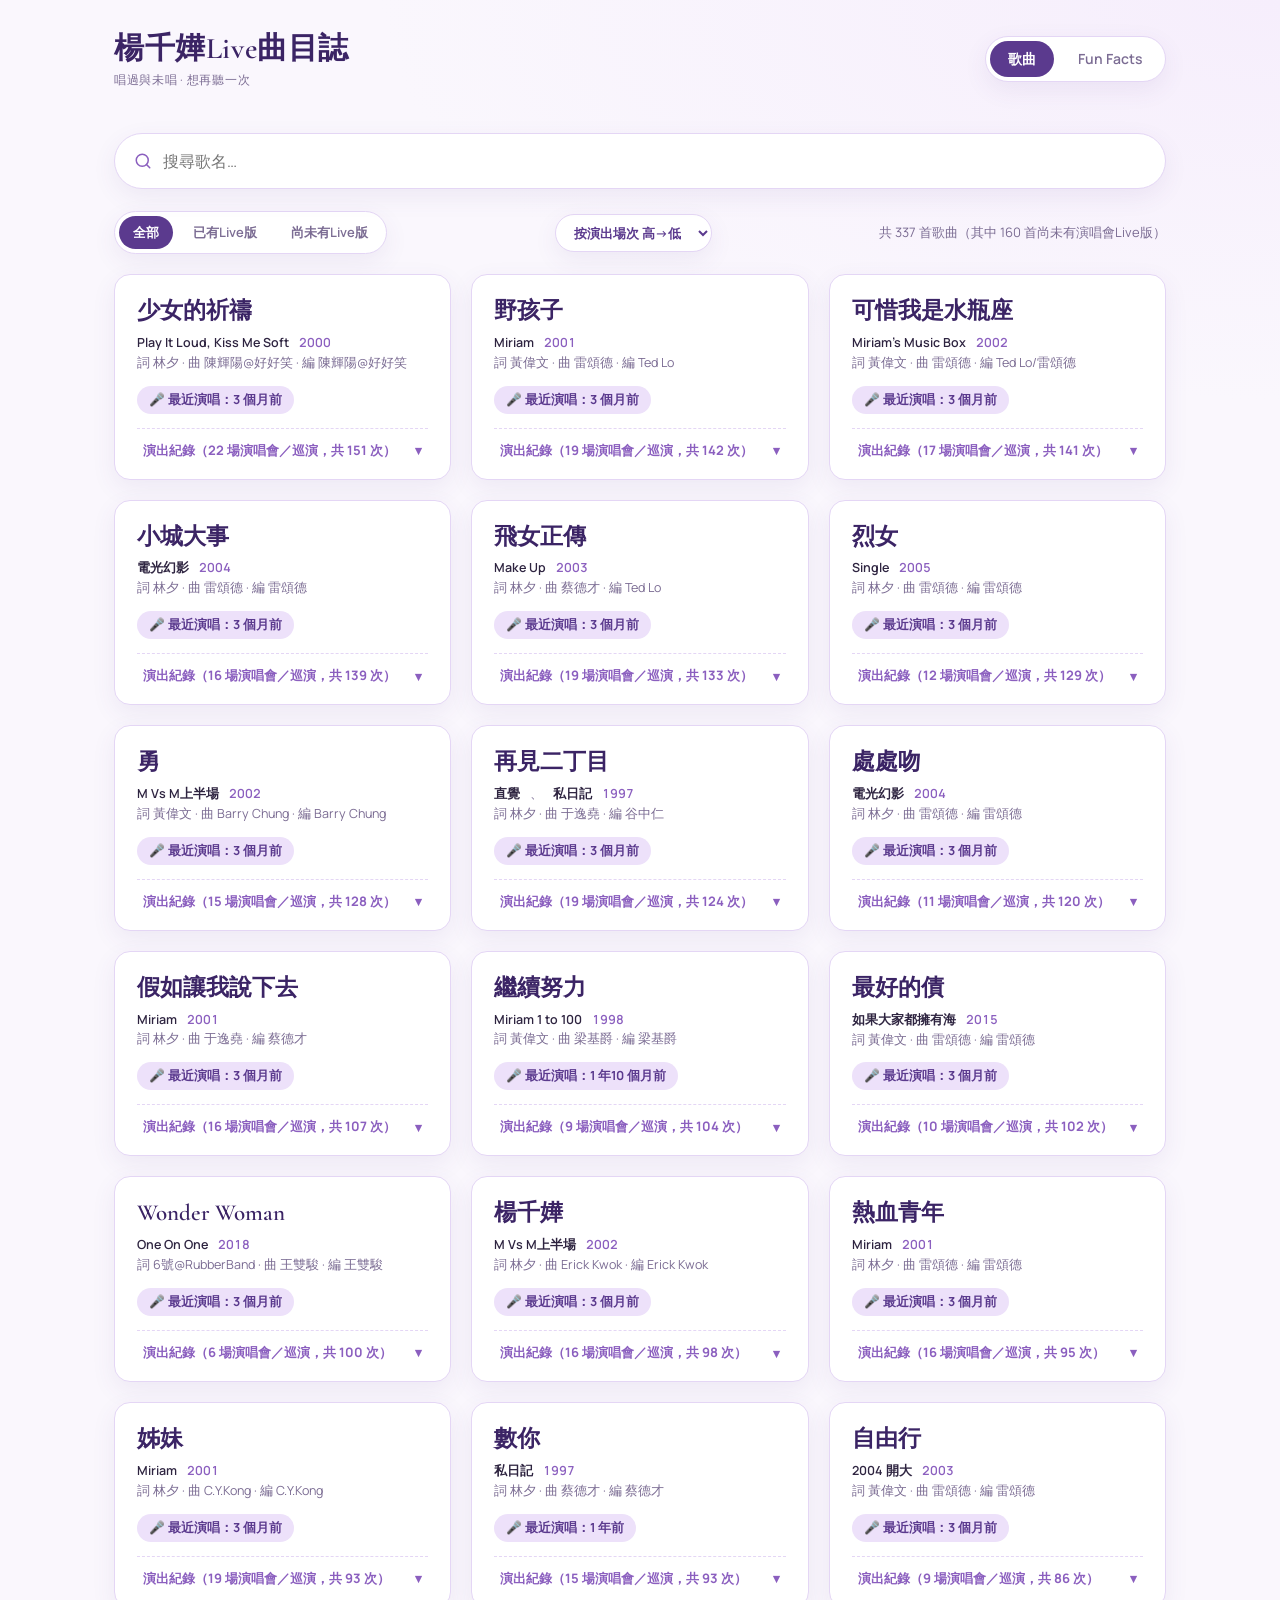
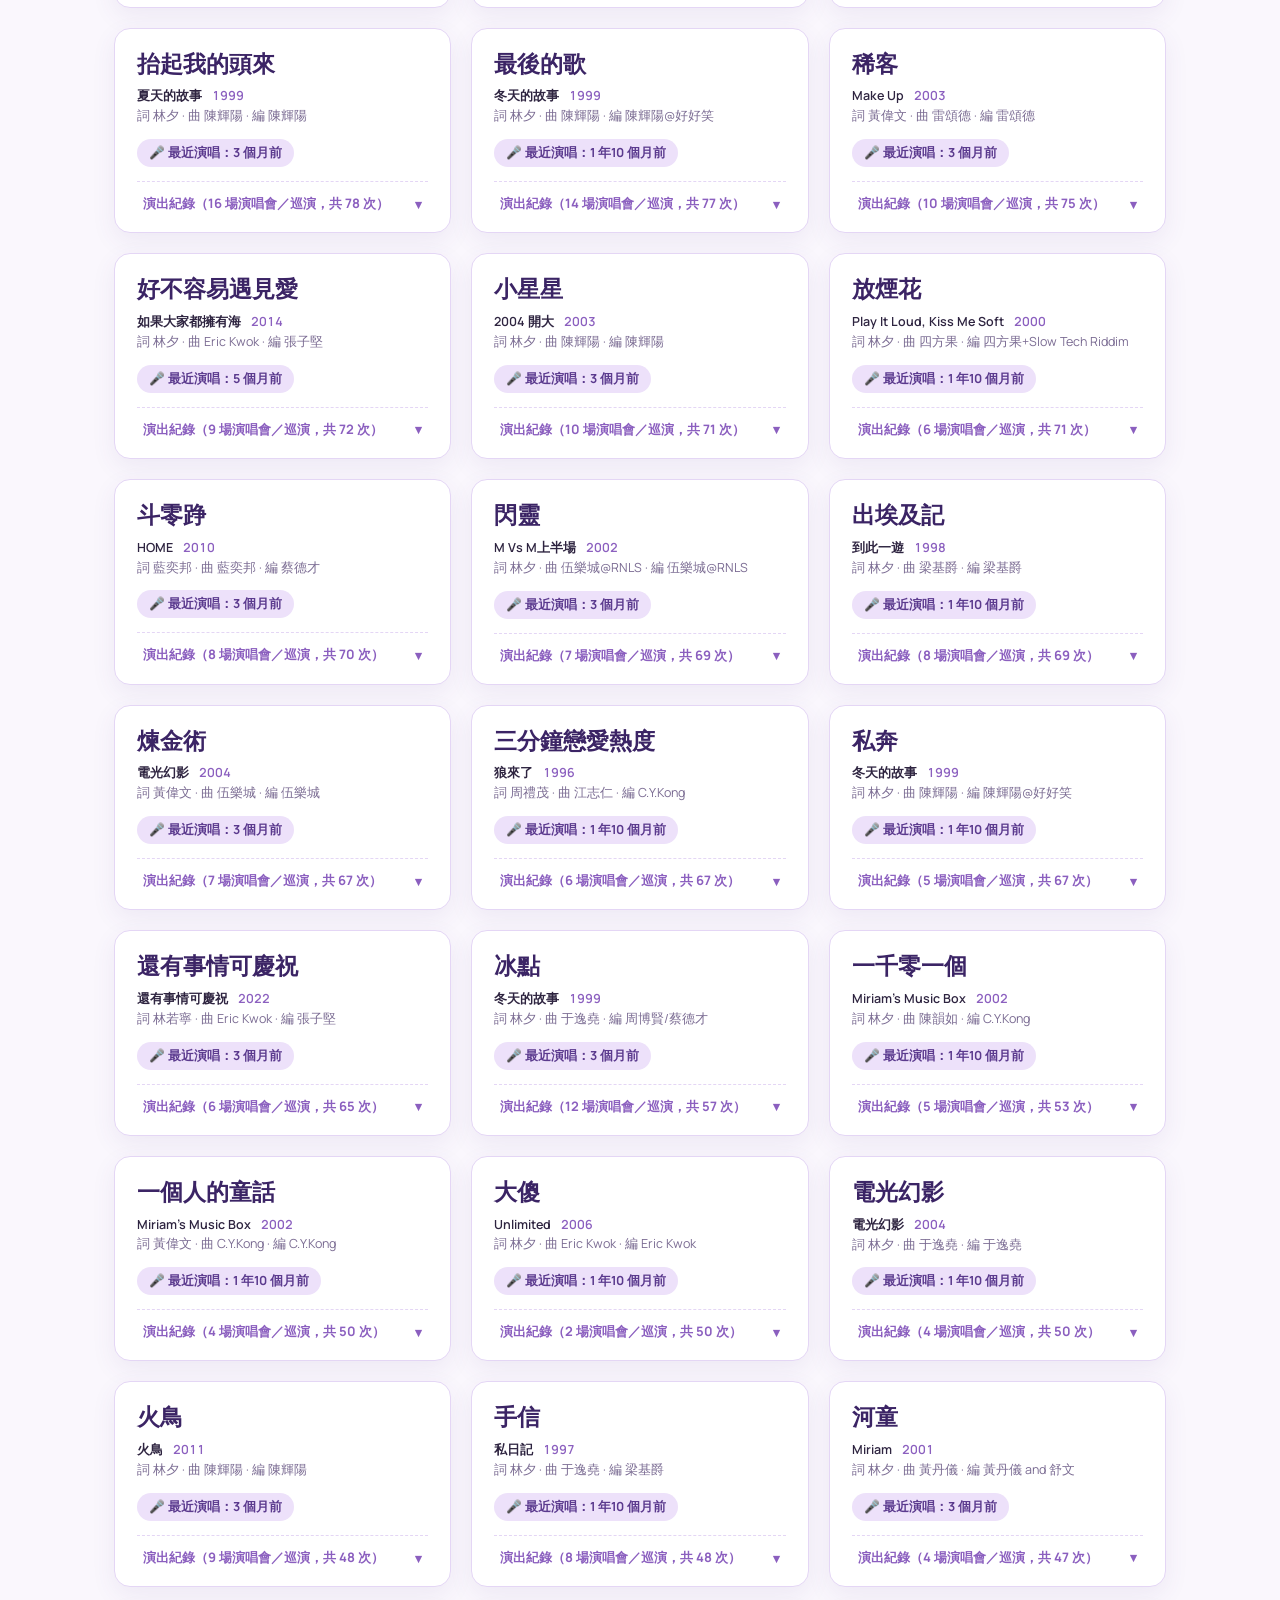
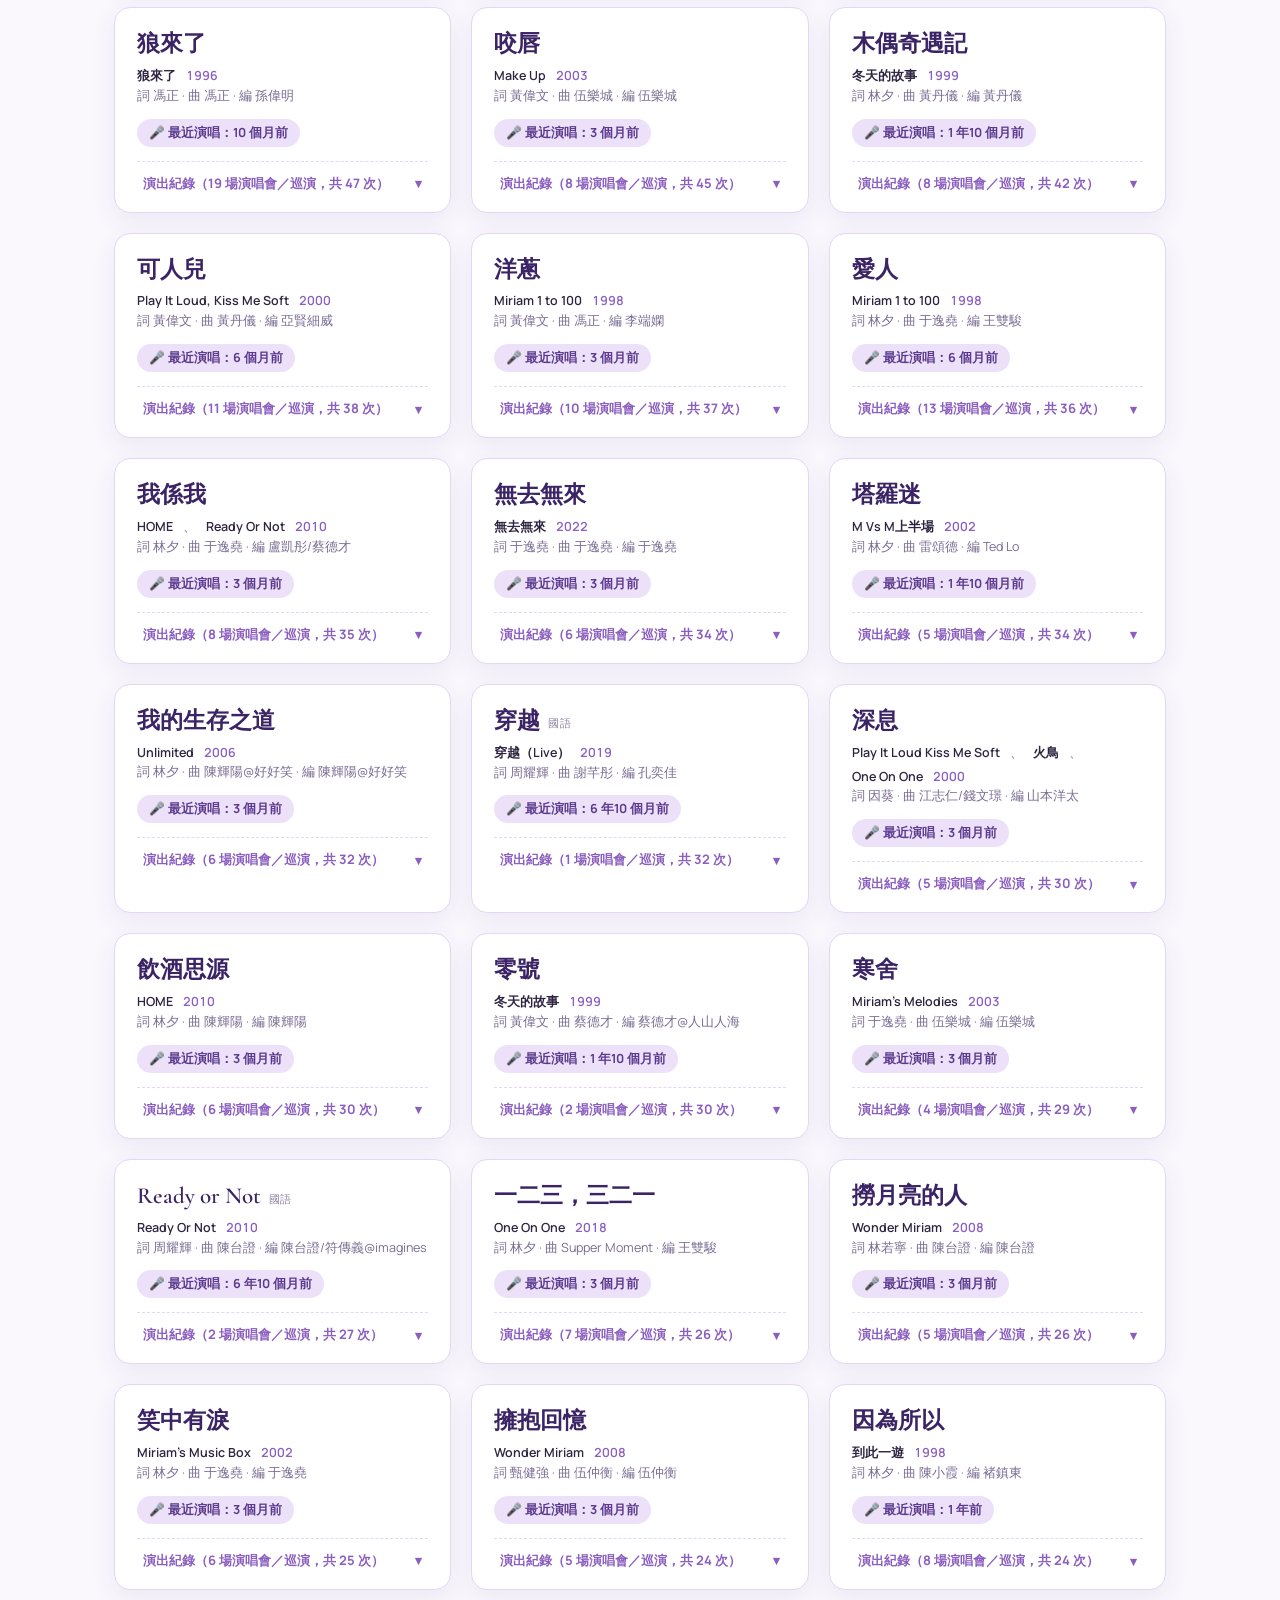
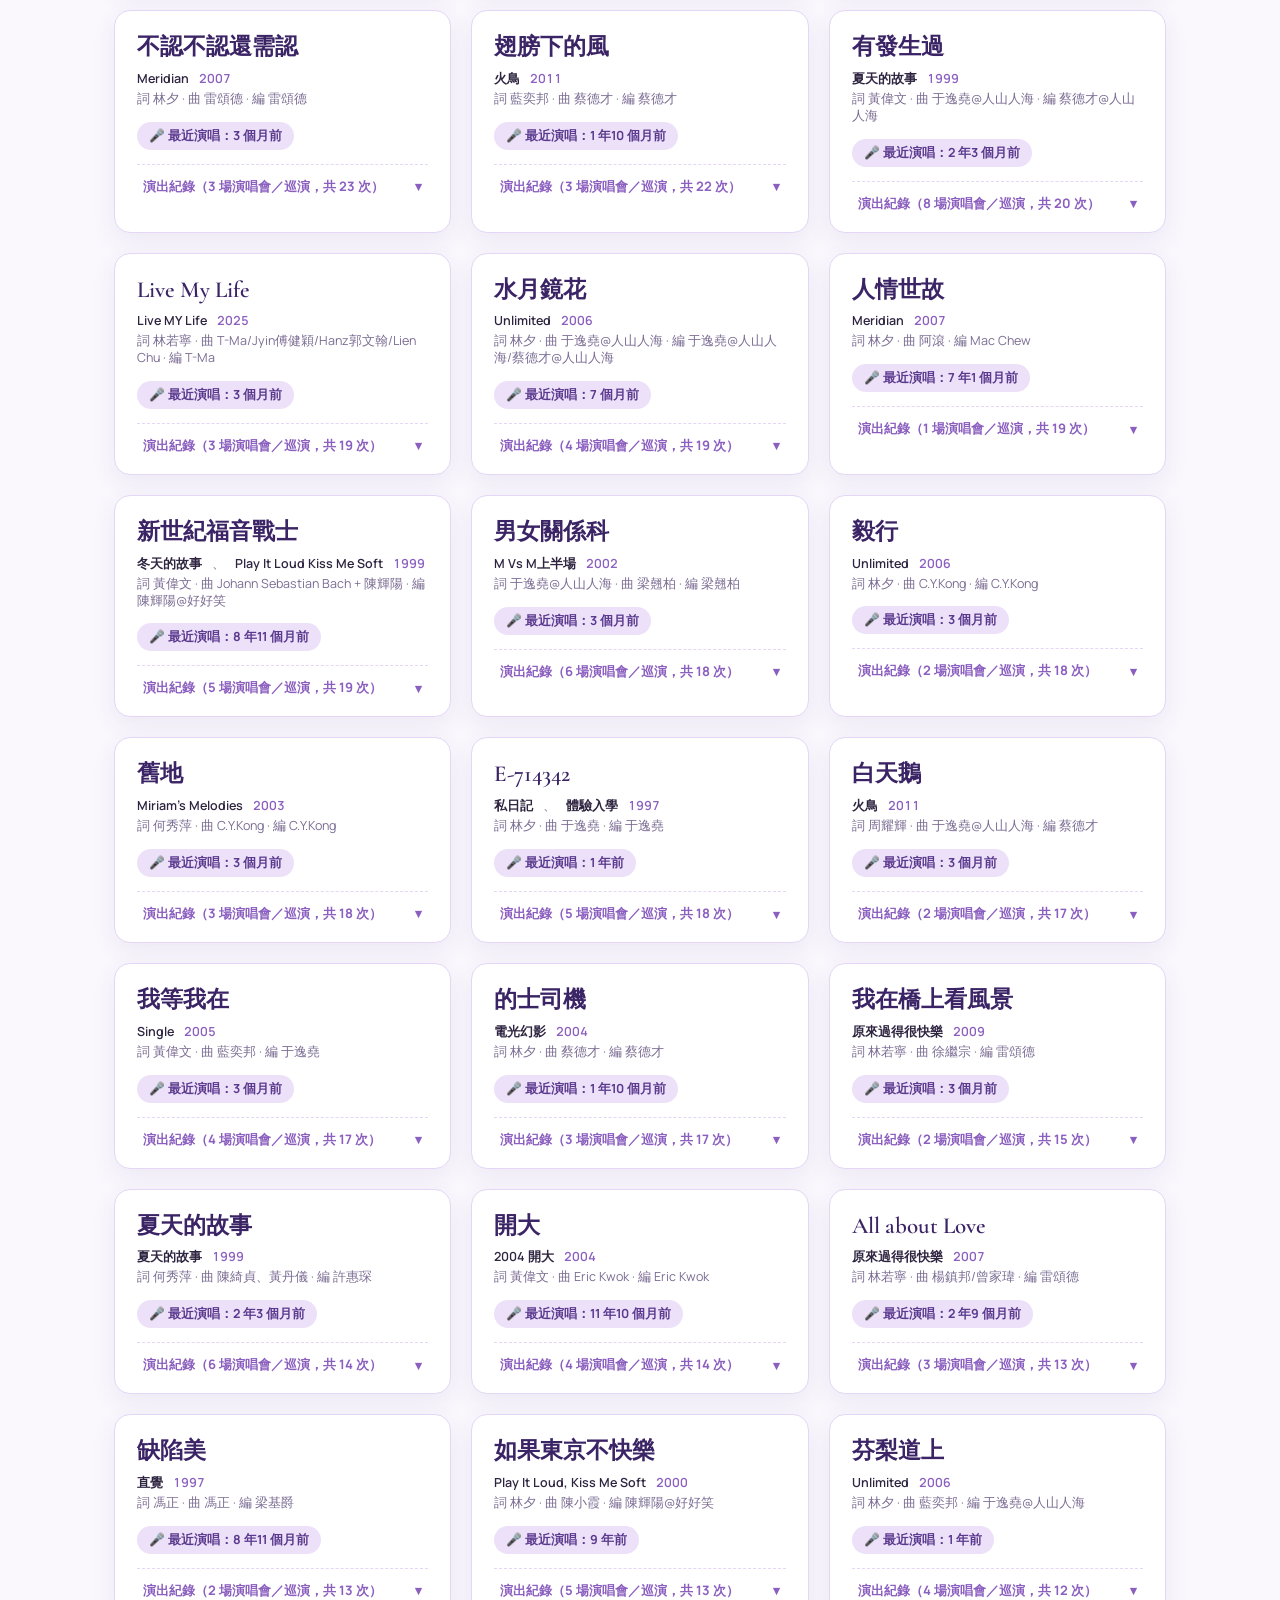
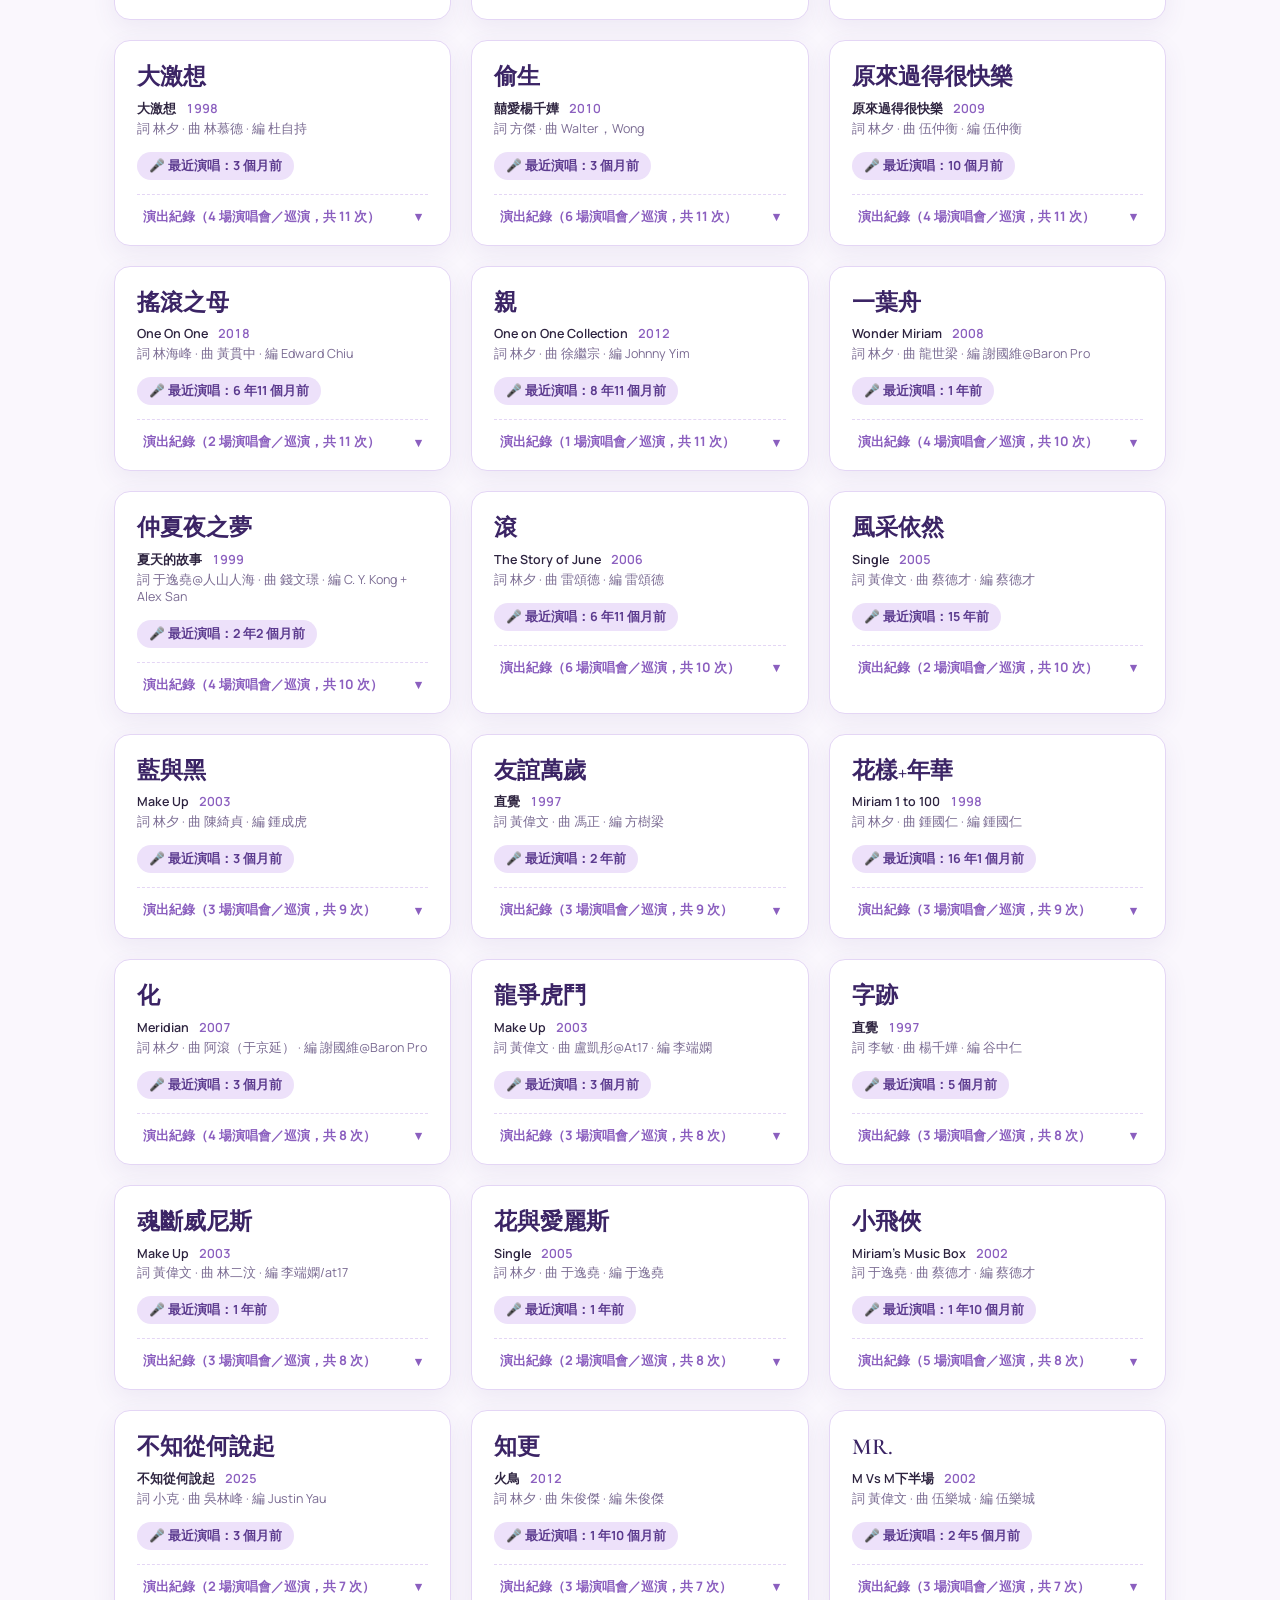
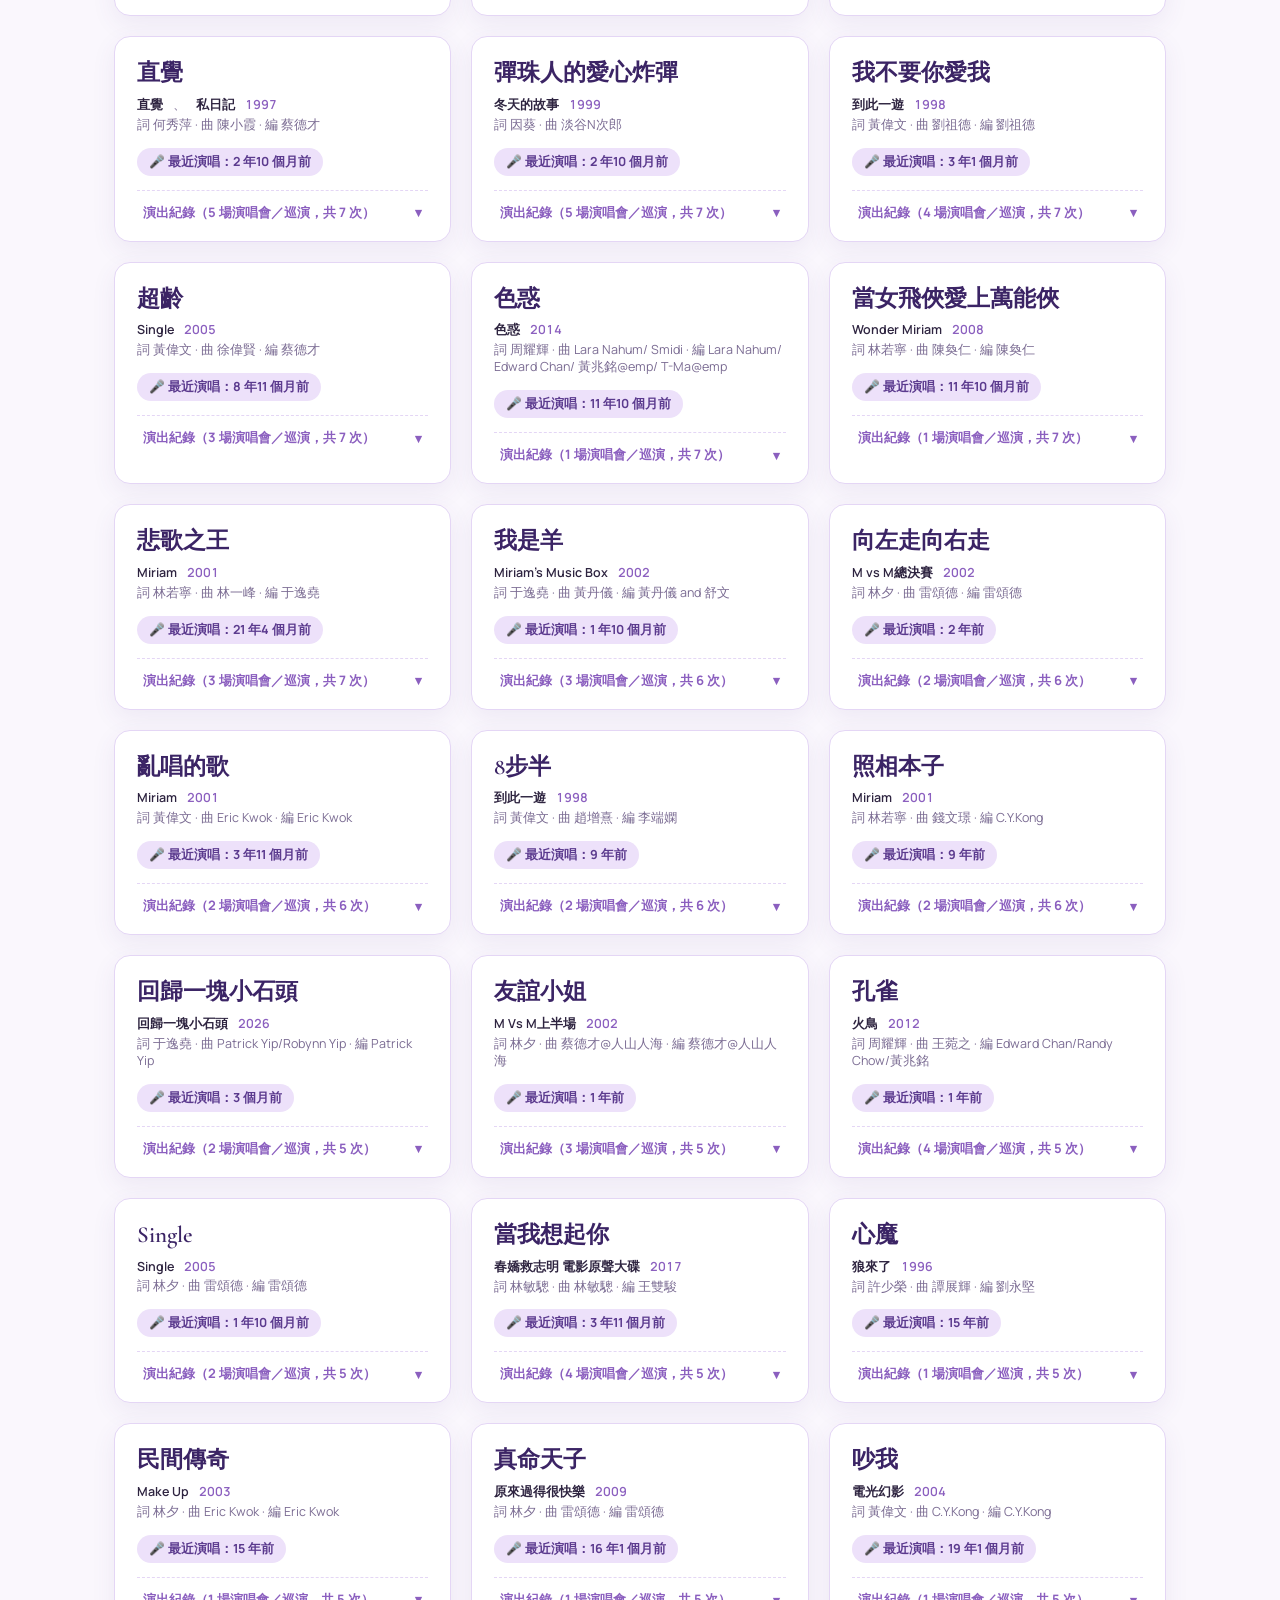
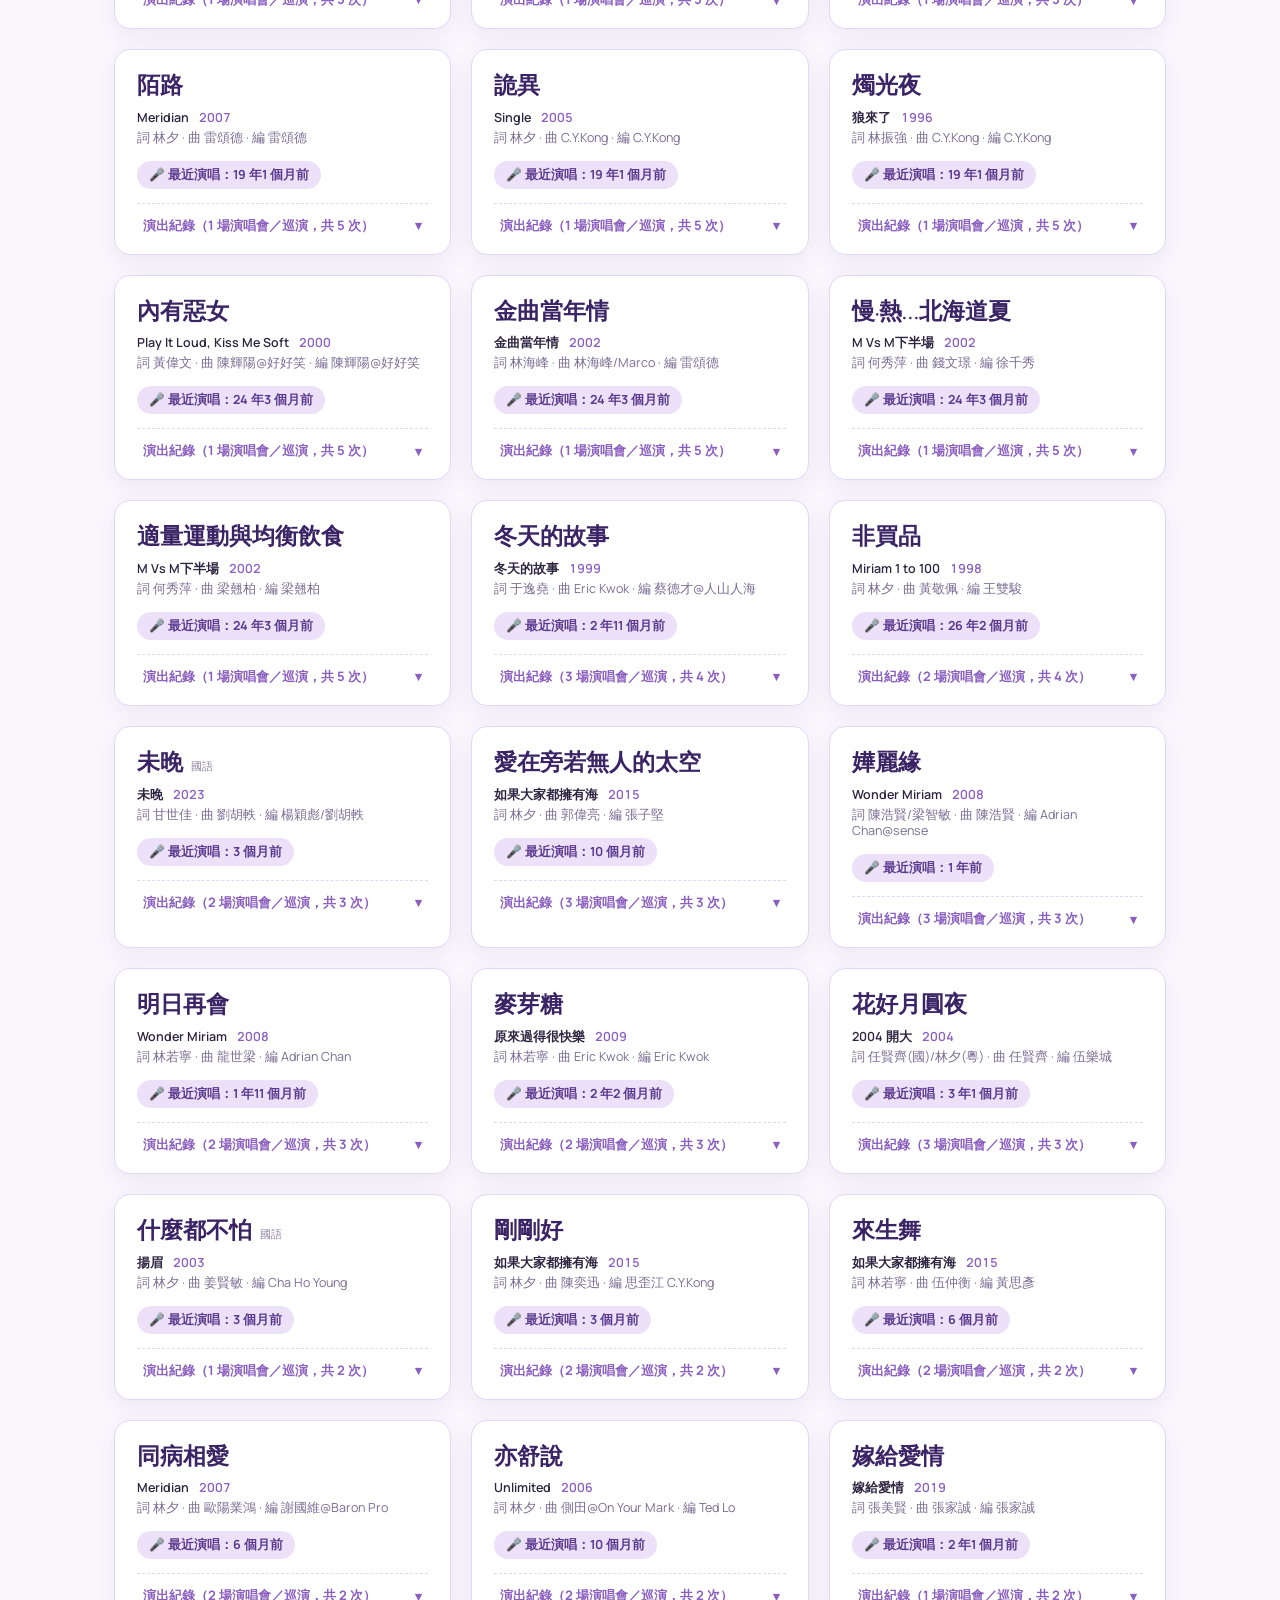
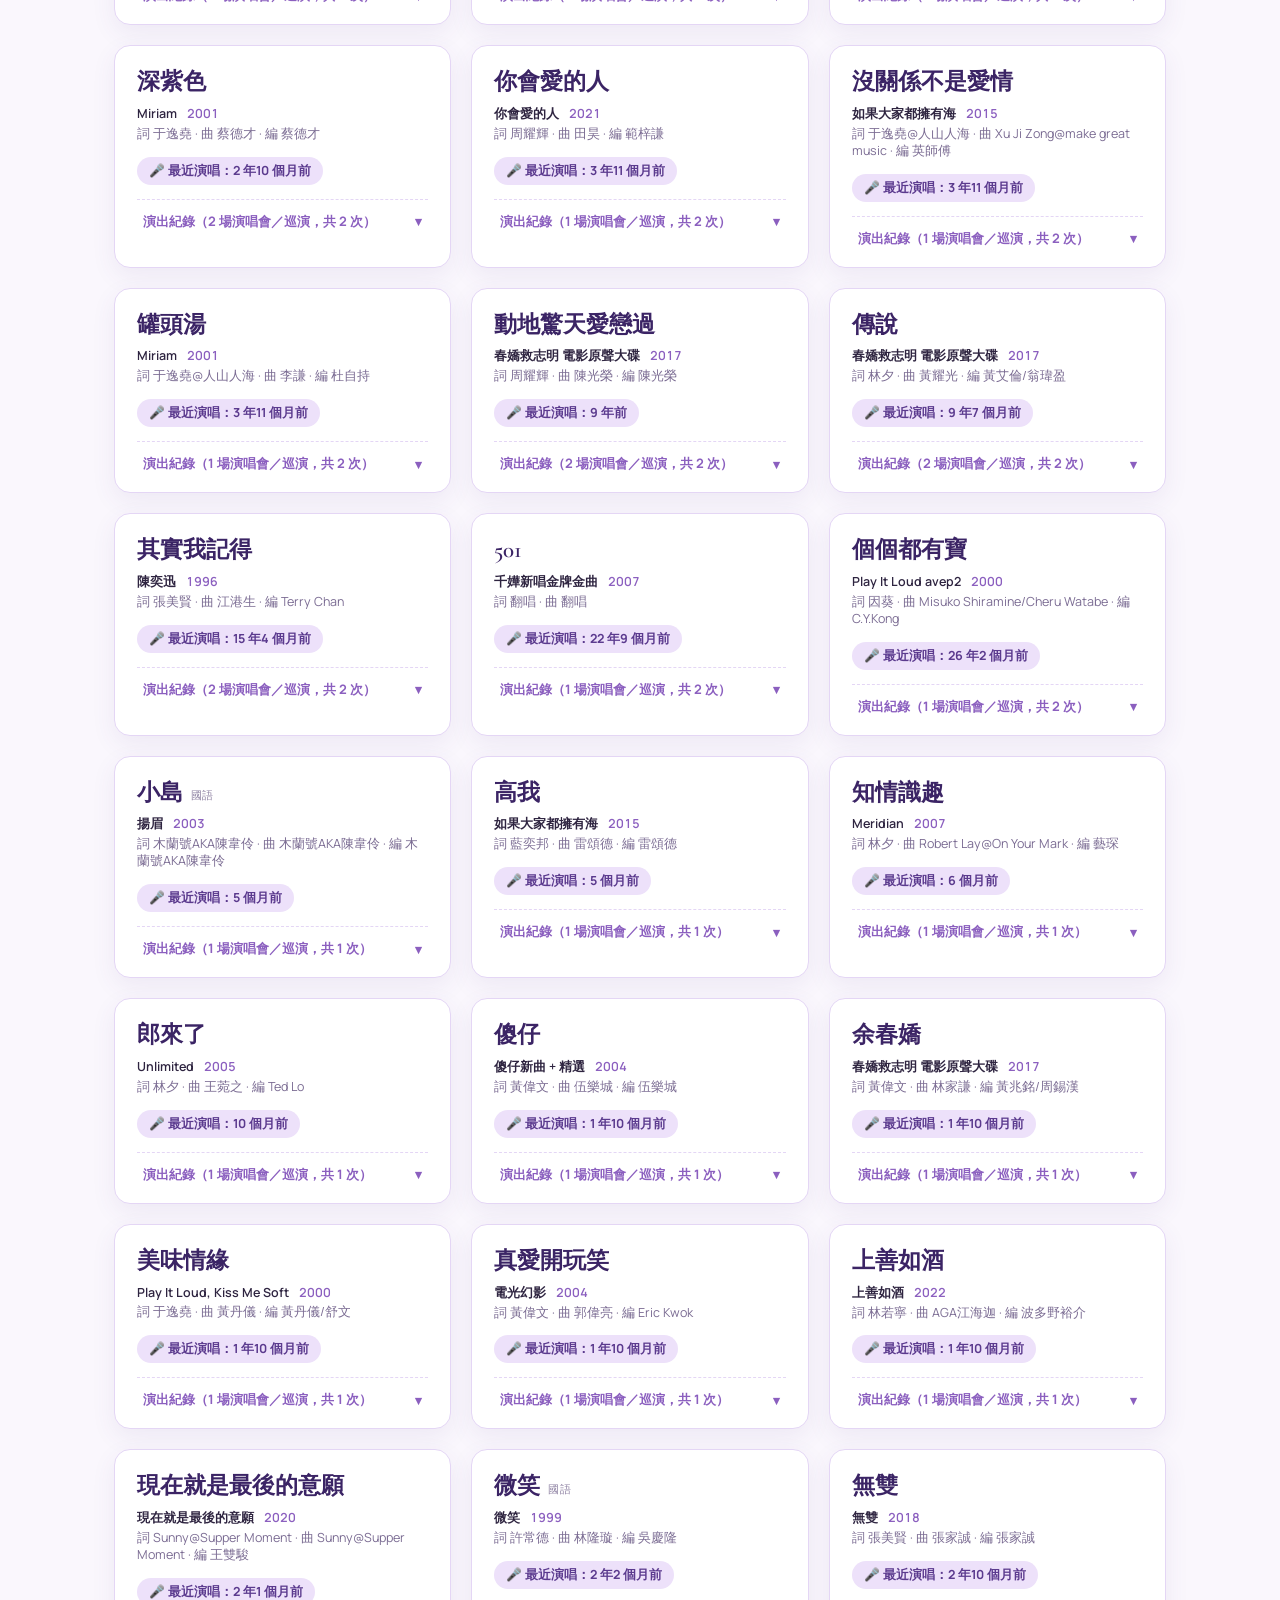
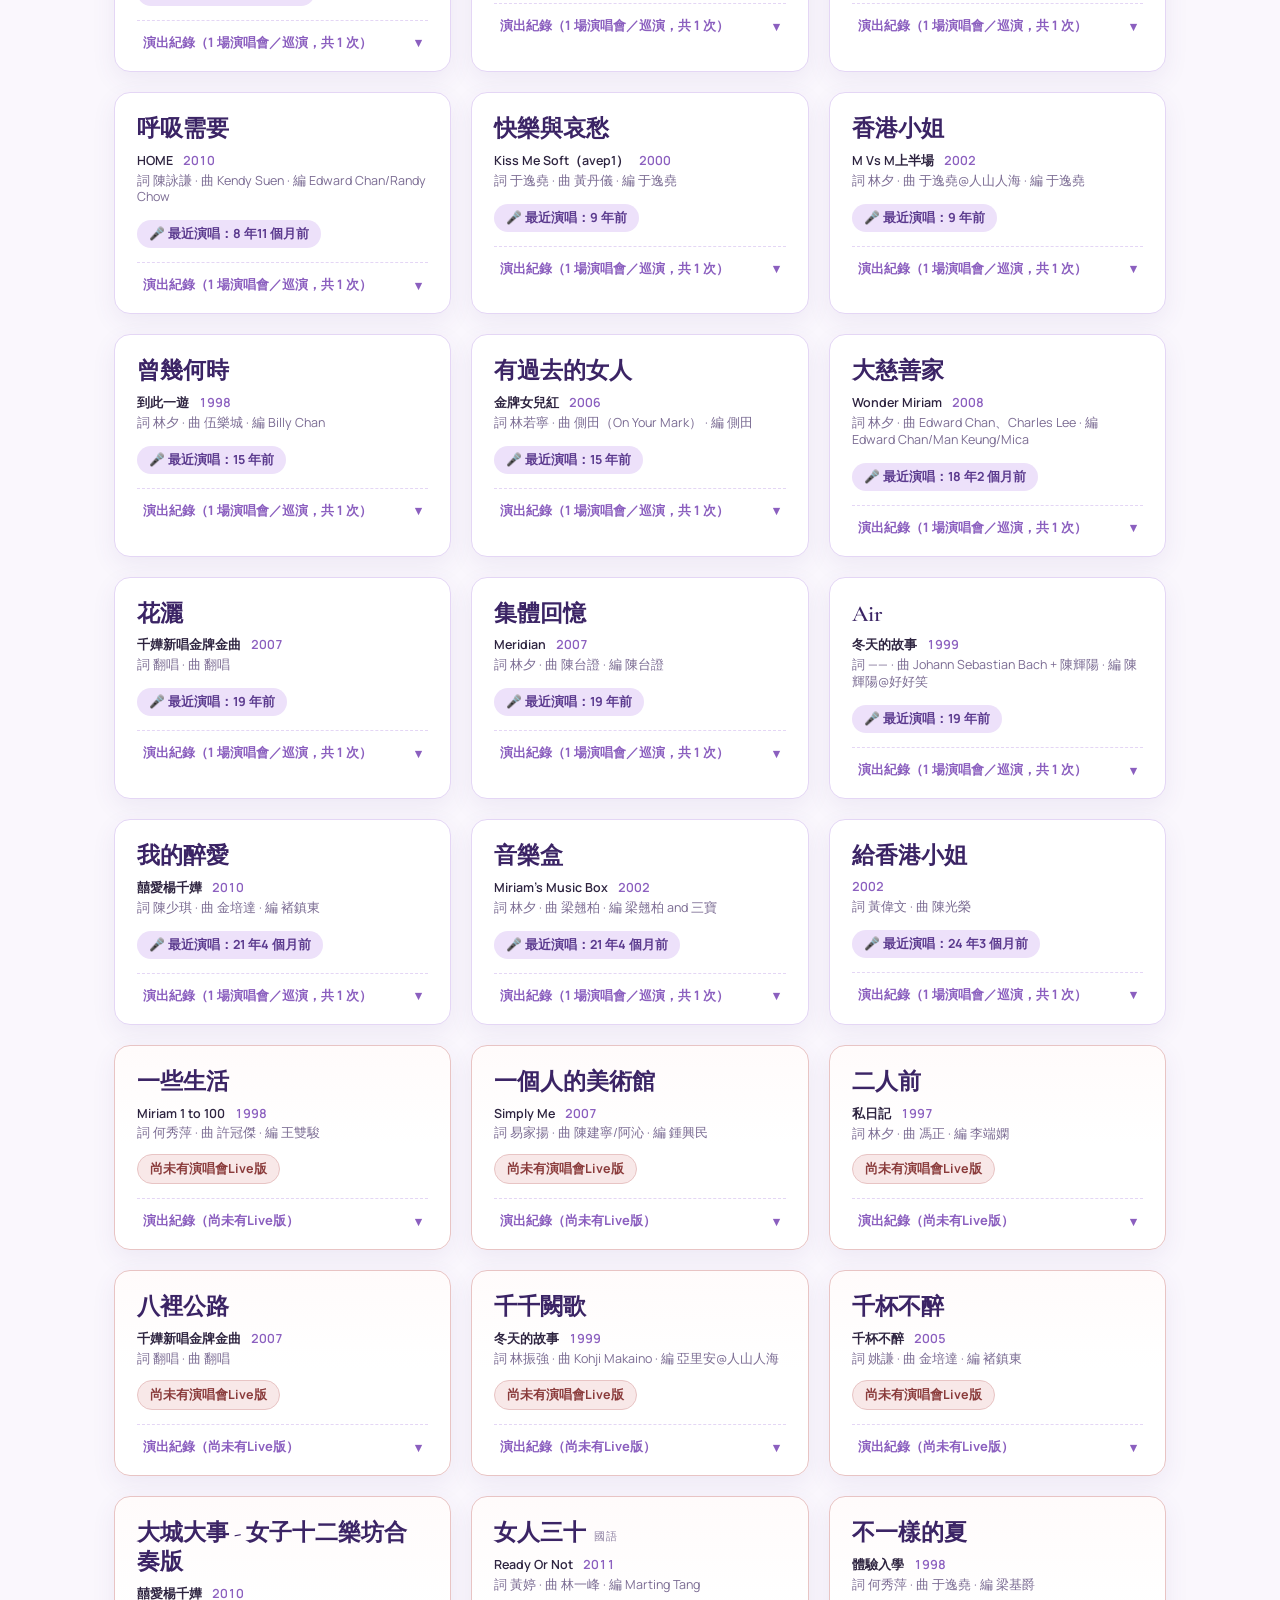
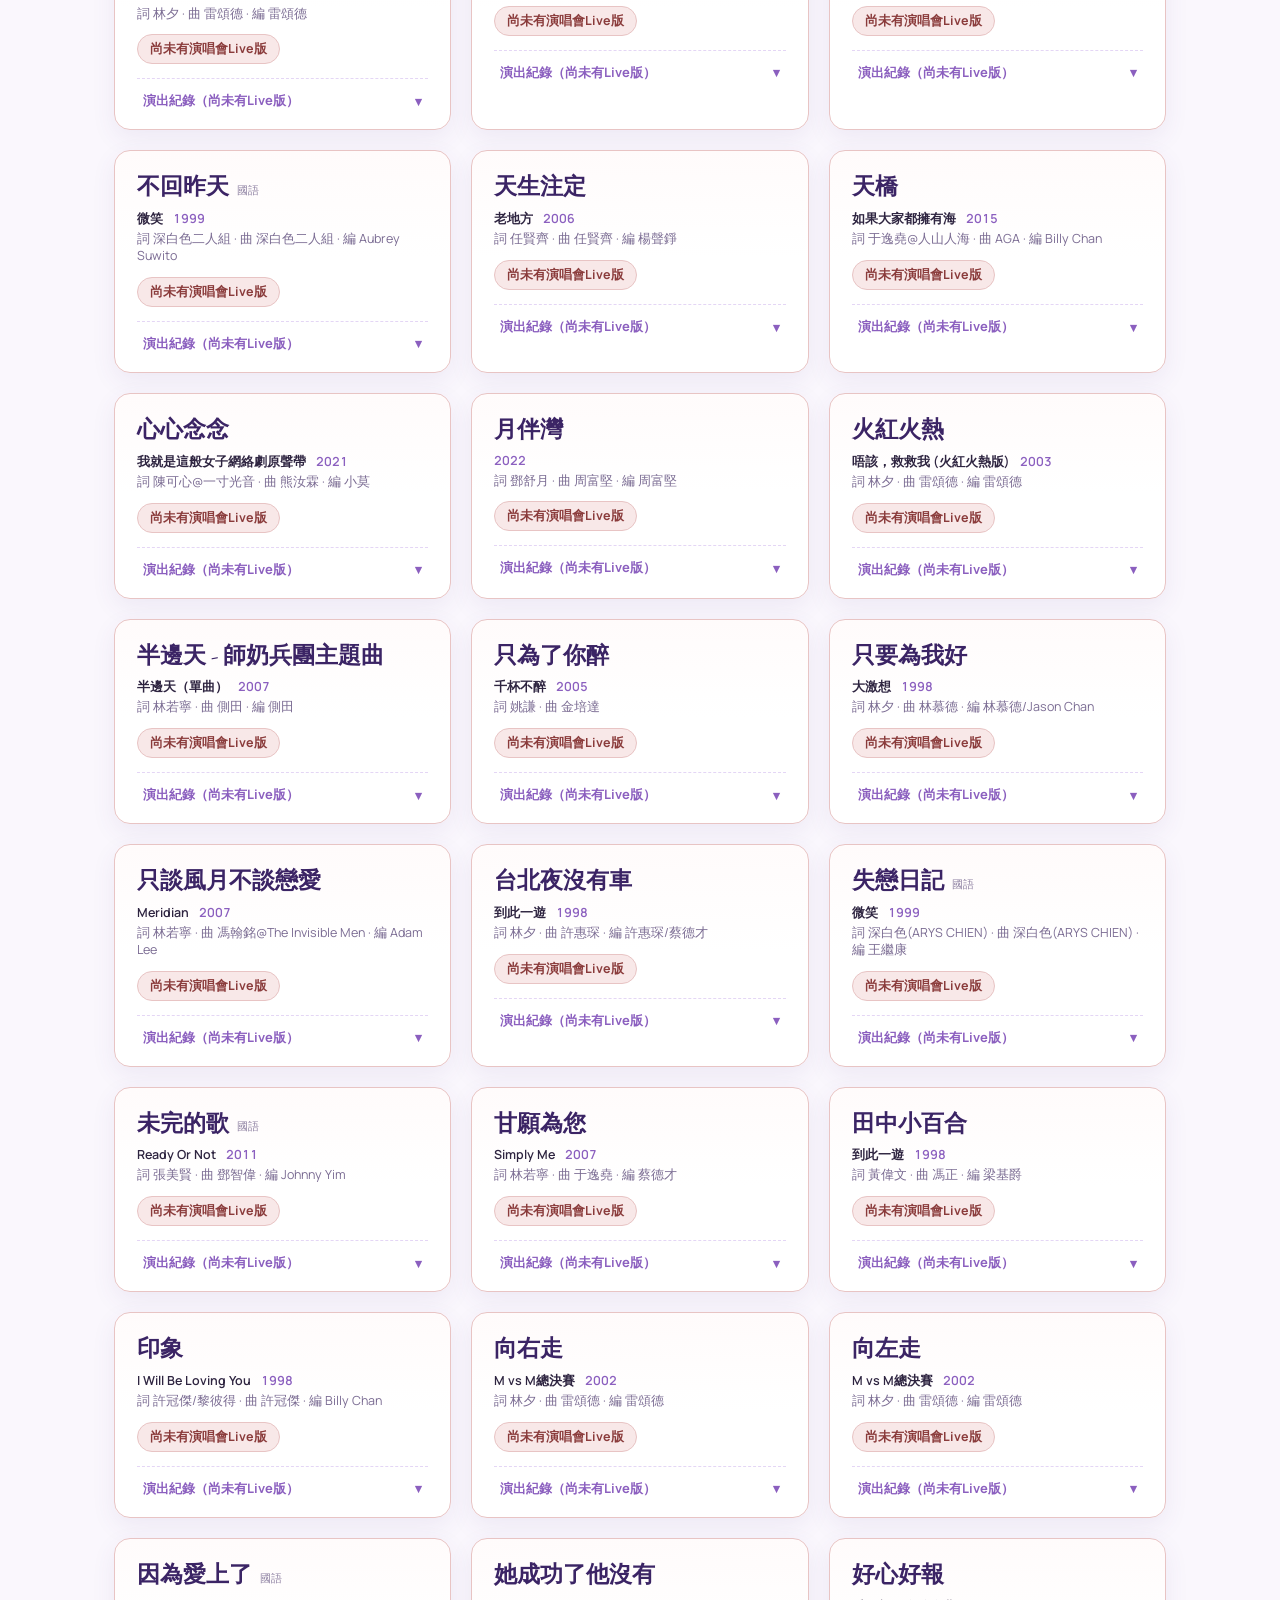
==== index.html @ b3398f4e "Polish Fun Facts and song list filters. Deep-link songs/concerts, Top 5 rundown/encore stats, remove" ====
<!DOCTYPE html>
<html lang="zh-Hant">
<head>
<meta charset="UTF-8" />
<meta name="viewport" content="width=device-width, initial-scale=1.0" />
<title>楊千嬅Live曲目誌</title>
<link rel="stylesheet" href="css/styles.css" />
</head>
<body>
  <header class="site-header">
    <div class="brand">
      <div class="brand-title">楊千嬅Live曲目誌</div>
      <div class="brand-sub">唱過與未唱 · 想再聽一次</div>
    </div>
    <nav class="site-nav">
      <a href="index.html" class="active">歌曲</a>
      <a href="funfacts.html">Fun Facts</a>
    </nav>
  </header>

  <main>
    <div class="search-wrap">
      <svg class="search-icon" width="18" height="18" viewBox="0 0 24 24" fill="none" stroke="currentColor" stroke-width="2" stroke-linecap="round" stroke-linejoin="round">
        <circle cx="11" cy="11" r="8"></circle>
        <line x1="21" y1="21" x2="16.65" y2="16.65"></line>
      </svg>
      <input id="search-input" type="text" placeholder="搜尋歌名…" autocomplete="off" />
    </div>
    <div class="list-toolbar">
      <div class="filter-pills" role="group" aria-label="演出狀態篩選">
        <button type="button" class="filter-pill active" data-live-filter="all">全部</button>
        <button type="button" class="filter-pill" data-live-filter="performed">已有Live版</button>
        <button type="button" class="filter-pill" data-live-filter="never">尚未有Live版</button>
      </div>
      <select id="song-sort" class="song-sort" aria-label="排序與篩選">
        <option value="shows-desc">按演出場次 高→低</option>
        <option value="shows-asc">按演出場次 低→高</option>
        <option value="silent-3y">近三年未唱過</option>
        <option value="silent-5y">近五年未唱過</option>
      </select>
      <div class="result-count" id="result-count"></div>
    </div>

    <div class="song-grid" id="song-grid"></div>
  </main>

  <div class="modal-backdrop" id="setlist-modal" role="dialog" aria-modal="true" aria-labelledby="setlist-modal-title">
    <div class="modal-panel">
      <button type="button" class="modal-close" data-close-modal aria-label="關閉">×</button>
      <div class="modal-header">
        <div class="modal-title" id="setlist-modal-title"></div>
        <div class="modal-sub" id="setlist-modal-sub"></div>
      </div>
      <label class="session-select-label" for="setlist-session-select">場次</label>
      <select id="setlist-session-select" class="session-select"></select>
      <div class="setlist-list" id="setlist-modal-list"></div>
    </div>
  </div>

  <footer class="site-disclaimer">
    <strong>Disclaimer</strong>
    本站為歌迷自發製作的非官方資料庫；資料或有疏漏，僅供參考。歌單與場次整理特別感謝羽佩、Frankie的《楊千嬅演唱會Live歌曲熱力圖》及相關資料，以及其他歌迷分享的 rundown資料。
    設計與維護：anchun。
    <div class="last-updated" id="last-updated"></div>
  </footer>

  <script src="js/data.js"></script>
  <script src="js/last-updated.js" defer></script>
  <script src="js/main.js" defer></script>
</body>
</html>
---- css/styles.css ----
@import url('https://fonts.googleapis.com/css2?family=Cormorant+Garamond:ital,wght@0,500;0,600;1,500&family=Manrope:wght@400;500;600;700&display=swap');

:root{
  --bg: #FAF7FD;
  --bg-alt: #F1E9FB;
  --surface: #FFFFFF;
  --purple-900: #3B2465;
  --purple-700: #5B3A8E;
  --purple-500: #8B5FBF;
  --purple-300: #C9AEEA;
  --purple-150: #EDE1FA;
  --rose: #C0699E;
  --rose-deep: #9C4A80;
  --text: #2E2440;
  --text-muted: #7B6C93;
  --border: #E4D6F5;
  --shadow: 0 8px 24px rgba(91, 58, 142, 0.08);
  --shadow-hover: 0 14px 32px rgba(91, 58, 142, 0.14);
  --radius: 16px;
}

*{box-sizing:border-box;}

html{scroll-behavior:smooth;}

body{
  margin:0;
  background:
    radial-gradient(1200px 500px at 10% -10%, var(--bg-alt), transparent),
    radial-gradient(900px 400px at 100% 0%, #F6EEFC, transparent),
    var(--bg);
  color:var(--text);
  font-family:'Manrope', sans-serif;
  min-height:100vh;
}

a{color:inherit;}

.site-header{
  display:flex;
  align-items:center;
  justify-content:space-between;
  max-width:1100px;
  margin:0 auto;
  padding:28px 24px 8px;
}

.brand{
  display:flex;
  flex-direction:column;
  gap:2px;
}

.brand-title{
  font-family:'Cormorant Garamond', serif;
  font-weight:600;
  font-size:30px;
  color:var(--purple-900);
  letter-spacing:0.02em;
}

.brand-sub{
  font-size:12px;
  letter-spacing:0.06em;
  color:var(--text-muted);
}

.site-nav{
  display:flex;
  gap:6px;
  background:var(--surface);
  border:1px solid var(--border);
  border-radius:999px;
  padding:4px;
  box-shadow:var(--shadow);
}

.site-nav a{
  text-decoration:none;
  font-size:14px;
  font-weight:600;
  color:var(--text-muted);
  padding:8px 18px;
  border-radius:999px;
  transition:background .18s ease, color .18s ease;
}

.site-nav a.active,
.site-nav a:hover{
  background:var(--purple-700);
  color:#fff;
}

main{
  max-width:1100px;
  margin:0 auto;
  padding:8px 24px 80px;
}

.search-wrap{
  margin:28px 0 32px;
  position:relative;
}

.search-wrap input{
  width:100%;
  font-family:'Manrope', sans-serif;
  font-size:16px;
  padding:16px 20px 16px 48px;
  border-radius:999px;
  border:1px solid var(--border);
  background:var(--surface);
  box-shadow:var(--shadow);
  color:var(--text);
  outline:none;
  transition:box-shadow .2s ease, border-color .2s ease;
}

.search-wrap input:focus{
  border-color:var(--purple-500);
  box-shadow:0 0 0 4px var(--purple-150), var(--shadow);
}

.search-icon{
  position:absolute;
  left:20px;
  top:50%;
  transform:translateY(-50%);
  color:var(--purple-500);
  pointer-events:none;
}

.result-count{
  font-size:13px;
  color:var(--text-muted);
  margin:0;
}

.list-toolbar{
  display:flex;
  flex-wrap:wrap;
  align-items:center;
  justify-content:space-between;
  gap:10px 16px;
  margin:-10px 0 20px;
}

.list-toolbar .filter-pills,
.list-toolbar .song-sort{
  flex:0 0 auto;
}

.filter-pills{
  display:flex;
  flex-wrap:wrap;
  gap:6px;
  background:var(--surface);
  border:1px solid var(--border);
  border-radius:999px;
  padding:4px;
  box-shadow:var(--shadow);
}

.filter-pill{
  border:none;
  background:transparent;
  color:var(--text-muted);
  font-family:'Manrope', sans-serif;
  font-size:13px;
  font-weight:600;
  padding:7px 14px;
  border-radius:999px;
  cursor:pointer;
  transition:background .15s ease, color .15s ease;
}

.filter-pill:hover{
  color:var(--purple-700);
}

.filter-pill.active{
  background:var(--purple-700);
  color:#fff;
}

.song-sort{
  font-family:'Manrope', sans-serif;
  font-size:13px;
  font-weight:600;
  color:var(--purple-700);
  background:var(--surface);
  border:1px solid var(--border);
  border-radius:999px;
  padding:8px 14px;
  box-shadow:var(--shadow);
  cursor:pointer;
  max-width:100%;
}

.song-sort:focus{
  outline:2px solid var(--purple-300);
  outline-offset:2px;
}

.song-sort[hidden]{
  display:none;
}

.song-grid{
  display:grid;
  grid-template-columns:repeat(auto-fill, minmax(320px, 1fr));
  gap:20px;
}

.song-card{
  background:var(--surface);
  border:1px solid var(--border);
  border-radius:var(--radius);
  padding:22px 22px 18px;
  box-shadow:var(--shadow);
  transition:box-shadow .2s ease, transform .2s ease;
}

.song-card:hover{
  box-shadow:var(--shadow-hover);
  transform:translateY(-2px);
}

.song-card-top{
  display:flex;
  align-items:flex-start;
  justify-content:space-between;
  gap:12px;
}

.song-title{
  font-family:'Cormorant Garamond', serif;
  font-weight:600;
  font-size:23px;
  color:var(--purple-900);
  line-height:1.25;
}

.song-lang{
  margin-left:8px;
  font-family:'Manrope', sans-serif;
  font-size:11px;
  font-weight:500;
  letter-spacing:0.04em;
  color:var(--text-muted);
  vertical-align:middle;
  opacity:0.85;
}

.like-btn{
  flex:0 0 auto;
  display:flex;
  align-items:center;
  gap:6px;
  background:var(--purple-150);
  border:1px solid var(--border);
  color:var(--rose-deep);
  border-radius:999px;
  padding:7px 12px;
  font-size:13px;
  font-weight:700;
  font-family:'Manrope', sans-serif;
  cursor:pointer;
  transition:background .15s ease, transform .1s ease;
}

.like-btn:hover{background:#F3DCEE;}
.like-btn:active{transform:scale(0.95);}
.like-btn.liked{background:var(--rose); color:#fff; border-color:var(--rose);}
.like-btn svg{width:14px;height:14px;}

.song-meta{
  margin-top:8px;
  display:flex;
  flex-direction:column;
  gap:3px;
  font-size:12.5px;
  color:var(--text-muted);
  line-height:1.35;
}

.meta-row{
  display:flex;
  flex-wrap:wrap;
  align-items:baseline;
  gap:6px 10px;
}

.meta-album-name{
  color:var(--text);
  font-weight:600;
  font-family:'Manrope', sans-serif;
  font-size:inherit;
  background:none;
  border:none;
  padding:0;
  cursor:pointer;
  text-decoration:underline;
  text-decoration-color:transparent;
  text-underline-offset:3px;
  transition:color .15s ease, text-decoration-color .15s ease;
}

.meta-album-name:hover{
  color:var(--purple-700);
  text-decoration-color:var(--purple-300);
}

.meta-album-sep{
  color:var(--text-muted);
}

.meta-year{
  color:var(--purple-500);
  font-weight:600;
  font-variant-numeric:tabular-nums;
}

.meta-credits{
  color:var(--text-muted);
}

.never-badge{
  margin-top:12px;
  display:inline-flex;
  align-items:center;
  gap:6px;
  font-size:12.5px;
  font-weight:700;
  color:#8A3B3B;
  background:#F8E8E8;
  border:1px solid #E8C4C4;
  padding:5px 12px;
  border-radius:999px;
}

.song-card.never-performed{
  border-color:#E8C4C4;
  background:linear-gradient(180deg, #FFFBFB 0%, var(--surface) 48%);
}

.song-card.flash{
  box-shadow:0 0 0 3px var(--purple-300), var(--shadow-hover);
}

.last-performed{
  margin-top:14px;
  display:inline-flex;
  align-items:center;
  gap:6px;
  font-size:12.5px;
  font-weight:700;
  color:var(--purple-700);
  background:var(--purple-150);
  padding:5px 12px;
  border-radius:999px;
}

.history-toggle{
  margin-top:14px;
  width:100%;
  text-align:left;
  background:none;
  border:none;
  border-top:1px dashed var(--border);
  padding-top:12px;
  color:var(--purple-500);
  font-family:'Manrope', sans-serif;
  font-weight:700;
  font-size:13px;
  cursor:pointer;
  display:flex;
  align-items:center;
  justify-content:space-between;
}

.history-toggle .chev{
  transition:transform .18s ease;
}

.history-toggle.open .chev{
  transform:rotate(180deg);
}

.history-list{
  display:none;
  margin-top:12px;
  flex-direction:column;
  gap:12px;
}

.history-list.open{display:flex;}

.history-empty{
  font-size:12.5px;
  color:var(--text-muted);
}

/* Ticket-stub signature element for each concert entry */
.ticket{
  position:relative;
  background:linear-gradient(135deg, var(--purple-150), #fff);
  border:1px solid var(--border);
  border-radius:10px;
  padding:10px 12px;
  overflow:visible;
}

.ticket::before,
.ticket::after{
  content:"";
  position:absolute;
  width:14px;
  height:14px;
  background:var(--bg);
  border:1px solid var(--border);
  border-radius:50%;
  top:50%;
  transform:translateY(-50%);
}

.ticket::before{left:-8px;}
.ticket::after{right:-8px;}

.ticket-tour{
  display:block;
  width:100%;
  text-align:left;
  background:none;
  border:none;
  padding:0;
  font-family:'Manrope', sans-serif;
  font-weight:700;
  font-size:13.5px;
  color:var(--purple-900);
  margin-bottom:6px;
  cursor:pointer;
  text-decoration:underline;
  text-decoration-color:transparent;
  text-underline-offset:3px;
  transition:color .15s ease, text-decoration-color .15s ease;
}

.ticket-tour:hover{
  color:var(--purple-700);
  text-decoration-color:var(--purple-300);
}

.ticket-shared-loc{
  font-size:12px;
  color:var(--text-muted);
  margin:-2px 0 6px;
}

.ticket-sessions{
  display:flex;
  flex-direction:column;
  gap:6px;
}

.ticket-year-block{
  display:grid;
  grid-template-columns:42px 1fr;
  gap:6px 8px;
  align-items:start;
}

.ticket-year{
  font-size:12px;
  font-weight:700;
  color:var(--purple-700);
  padding-top:1px;
}

.ticket-chips{
  display:flex;
  flex-wrap:wrap;
  gap:4px 8px;
}

.ticket-chip{
  font-size:12px;
  color:var(--text-muted);
  line-height:1.35;
}

.ticket-chip .date{
  font-weight:700;
  color:var(--text);
}

.tag-encore{
  font-size:10px;
  font-weight:700;
  letter-spacing:.04em;
  color:var(--rose-deep);
  background:#F8E6F1;
  padding:1px 6px;
  border-radius:6px;
  margin-left:4px;
  white-space:nowrap;
}

.tag-never{
  font-size:10px;
  font-weight:700;
  letter-spacing:.04em;
  color:#8A3B3B;
  background:#F8E8E8;
  padding:1px 6px;
  border-radius:6px;
  margin-left:6px;
  white-space:nowrap;
}

.tag-other{
  font-size:10px;
  font-weight:700;
  letter-spacing:.04em;
  color:var(--purple-700);
  background:var(--purple-150);
  padding:1px 6px;
  border-radius:6px;
  margin-left:6px;
  white-space:nowrap;
}

.empty-state{
  text-align:center;
  padding:80px 20px;
  color:var(--text-muted);
}

.empty-state .big{
  font-family:'Cormorant Garamond', serif;
  font-size:28px;
  color:var(--purple-700);
  margin-bottom:8px;
}

/* Ranking page */
.rank-list{
  display:flex;
  flex-direction:column;
  gap:12px;
}

.rank-row{
  display:flex;
  align-items:center;
  gap:16px;
  background:var(--surface);
  border:1px solid var(--border);
  border-radius:var(--radius);
  padding:16px 20px;
  box-shadow:var(--shadow);
}

.rank-num{
  font-family:'Cormorant Garamond', serif;
  font-size:26px;
  font-weight:600;
  color:var(--purple-300);
  width:38px;
  text-align:center;
  flex:0 0 auto;
}

.rank-row:nth-child(1) .rank-num{color:#C79A2C;}
.rank-row:nth-child(2) .rank-num{color:#9A8AA6;}
.rank-row:nth-child(3) .rank-num{color:#B07A4E;}

.rank-info{flex:1 1 auto; min-width:0;}

.rank-title{
  font-family:'Cormorant Garamond', serif;
  font-weight:600;
  font-size:19px;
  color:var(--purple-900);
}

.rank-sub{
  font-size:12.5px;
  color:var(--text-muted);
  margin-top:2px;
}

.rank-likes{
  flex:0 0 auto;
  display:flex;
  flex-direction:column;
  align-items:center;
  gap:2px;
  color:var(--rose-deep);
  font-weight:700;
  min-width:56px;
}

.rank-likes .count{font-size:20px;}
.rank-likes .label{font-size:10px;letter-spacing:.05em;color:var(--text-muted);font-weight:600;}

footer,
.site-disclaimer{
  text-align:center;
  color:var(--text-muted);
  font-size:12px;
  line-height:1.7;
  padding:30px 20px 50px;
  max-width:720px;
  margin:0 auto;
}

.site-disclaimer strong{
  color:var(--text);
  font-weight:700;
}

.site-disclaimer > strong:first-child{
  display:block;
  margin-bottom:6px;
  letter-spacing:0.04em;
}

.last-updated{
  margin-top:10px;
  font-size:11px;
  color:var(--text-muted);
  opacity:0.9;
}

/* Fun Facts */
.funfacts{
  display:flex;
  flex-direction:column;
  gap:22px;
  margin-top:22px;
}

.ff-section{
  background:var(--surface);
  border:1px solid var(--border);
  border-radius:var(--radius);
  padding:20px 22px;
  box-shadow:var(--shadow);
}

.ff-section h2{
  margin:0 0 10px;
  font-family:'Cormorant Garamond', serif;
  font-size:24px;
  font-weight:600;
  color:var(--purple-900);
}

.ff-lead{
  margin:0;
  font-size:15px;
  line-height:1.7;
  color:var(--text);
}

.ff-note{
  margin:0 0 10px;
  font-size:12.5px;
  color:var(--text-muted);
}

.ff-list{
  margin:0;
  padding-left:0;
  list-style:none;
  display:flex;
  flex-direction:column;
  gap:8px;
}

.ff-list li{
  display:flex;
  flex-wrap:wrap;
  align-items:baseline;
  gap:6px 10px;
  font-size:14px;
  line-height:1.45;
}

.ff-rank{
  font-weight:700;
  color:var(--purple-500);
  min-width:3.2em;
}

.ff-main{
  font-weight:600;
  color:var(--text);
}

.ff-link{
  color:var(--purple-700);
  text-decoration:underline;
  text-decoration-color:transparent;
  text-underline-offset:3px;
  transition:color .15s ease, text-decoration-color .15s ease;
}

.ff-link:hover{
  color:var(--purple-900);
  text-decoration-color:var(--purple-300);
}

.ff-sub{
  color:var(--text-muted);
  font-size:13px;
}

.ff-session-list{
  margin:10px 0 0;
  padding-left:18px;
  color:var(--text-muted);
  font-size:13px;
  line-height:1.55;
  max-height:280px;
  overflow:auto;
}

.ff-empty{color:var(--text-muted); font-size:13.5px;}

/* Setlist modal */
body.modal-open{overflow:hidden;}

.modal-backdrop{
  display:none;
  position:fixed;
  inset:0;
  z-index:1000;
  background:rgba(46, 36, 64, 0.45);
  padding:24px 16px;
  align-items:center;
  justify-content:center;
}

.modal-backdrop.open{display:flex;}

.modal-panel{
  position:relative;
  width:min(560px, 100%);
  max-height:min(82vh, 720px);
  overflow:auto;
  background:var(--surface);
  border:1px solid var(--border);
  border-radius:18px;
  box-shadow:var(--shadow-hover);
  padding:22px 22px 18px;
}

.modal-close{
  position:absolute;
  top:10px;
  right:12px;
  width:36px;
  height:36px;
  border:none;
  background:transparent;
  color:var(--text-muted);
  font-size:28px;
  line-height:1;
  cursor:pointer;
}

.modal-close:hover{color:var(--purple-700);}

.modal-header{padding-right:36px;margin-bottom:12px;}

.modal-title{
  font-family:'Cormorant Garamond', serif;
  font-weight:600;
  font-size:22px;
  color:var(--purple-900);
  line-height:1.3;
}

.modal-sub{
  font-size:12px;
  color:var(--text-muted);
  margin-top:4px;
}

.session-select-label{
  display:block;
  font-size:12px;
  font-weight:700;
  color:var(--text-muted);
  margin-bottom:6px;
}

.session-select{
  width:100%;
  font-family:'Manrope', sans-serif;
  font-size:13px;
  padding:10px 12px;
  border-radius:10px;
  border:1px solid var(--border);
  background:var(--bg);
  color:var(--text);
  margin-bottom:14px;
}

.setlist-list{
  display:flex;
  flex-direction:column;
  gap:2px;
}

.setlist-item{
  display:grid;
  grid-template-columns:28px 1fr;
  gap:8px;
  align-items:baseline;
  padding:6px 8px;
  border-radius:8px;
  font-size:13.5px;
}

button.setlist-item{
  width:100%;
  text-align:left;
  background:none;
  border:none;
  font-family:'Manrope', sans-serif;
  cursor:pointer;
}

button.setlist-item:hover{
  background:var(--purple-150);
}

.setlist-item.highlight{
  background:var(--purple-150);
}

.setlist-num{
  font-size:12px;
  font-weight:700;
  color:var(--purple-300);
  text-align:right;
}

.setlist-title{color:var(--text); line-height:1.35;}

.setlist-note{
  margin-left:6px;
  font-size:11.5px;
  color:var(--text-muted);
}

.setlist-encore-head{
  margin:12px 0 6px;
  padding:6px 8px;
  font-size:12px;
  font-weight:700;
  letter-spacing:0.06em;
  color:var(--rose-deep);
  background:#F8E6F1;
  border-radius:8px;
}

.perf-label{
  margin-left:4px;
  font-family:'Manrope', sans-serif;
  font-size:12px;
  font-weight:500;
  color:var(--text-muted);
  opacity:0.9;
}

@media (max-width:640px){
  .site-header{flex-direction:column;align-items:flex-start;gap:14px;}
  .ticket-year-block{grid-template-columns:36px 1fr;}
}

:focus-visible{
  outline:3px solid var(--purple-300);
  outline-offset:2px;
}

@media (prefers-reduced-motion: reduce){
  *{transition:none !important; scroll-behavior:auto !important;}
}
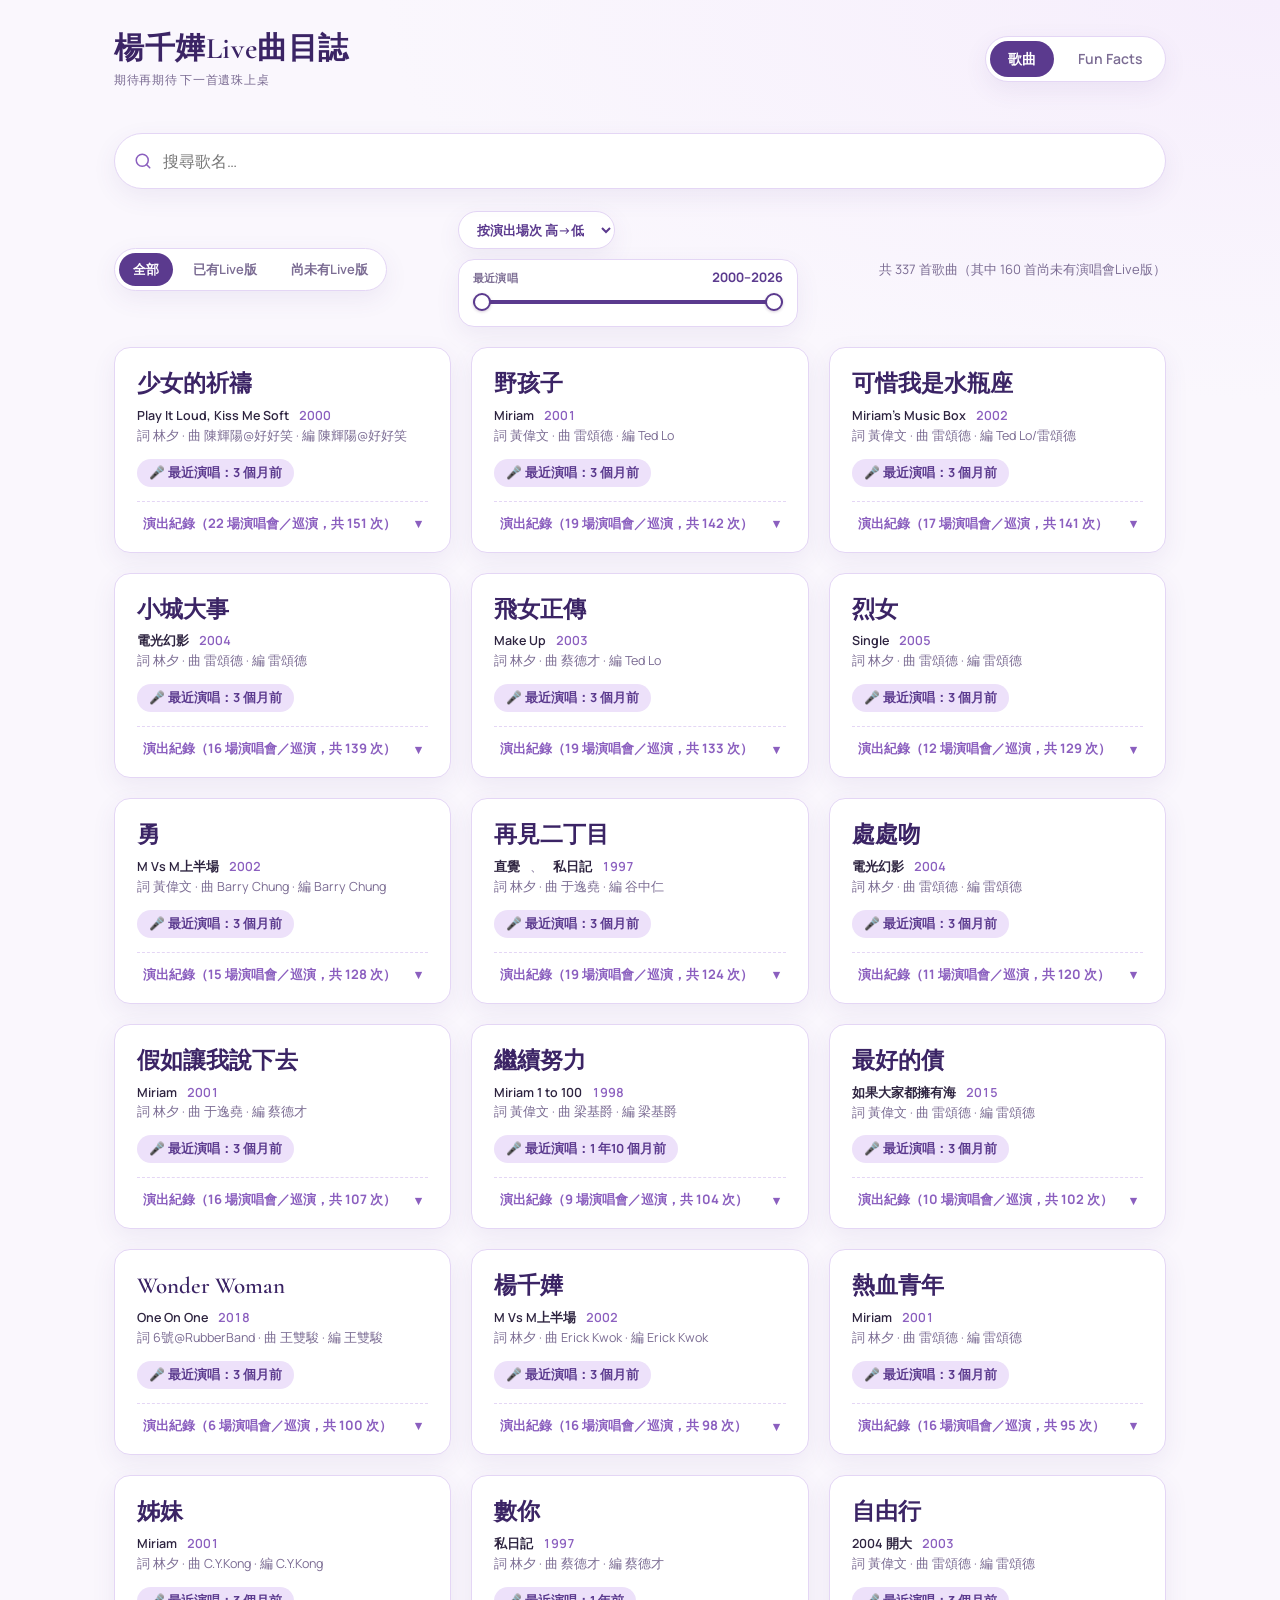
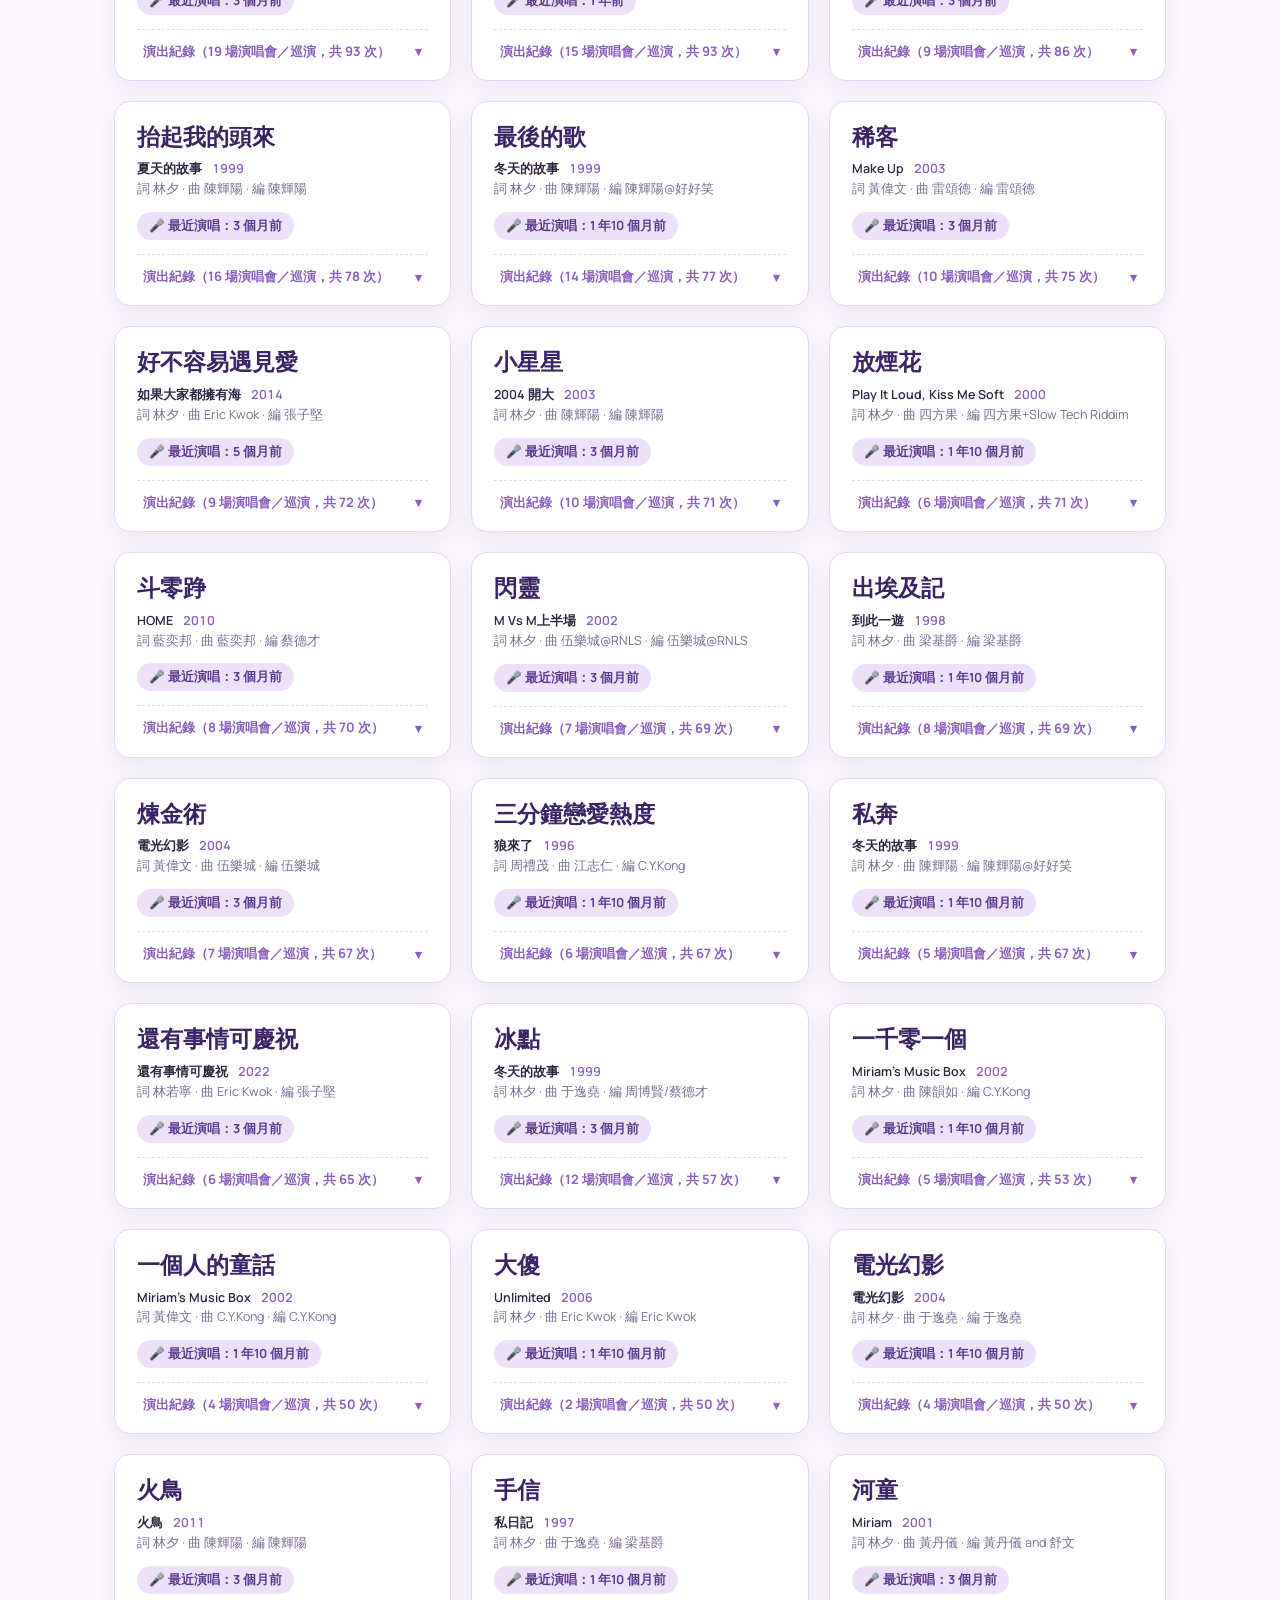
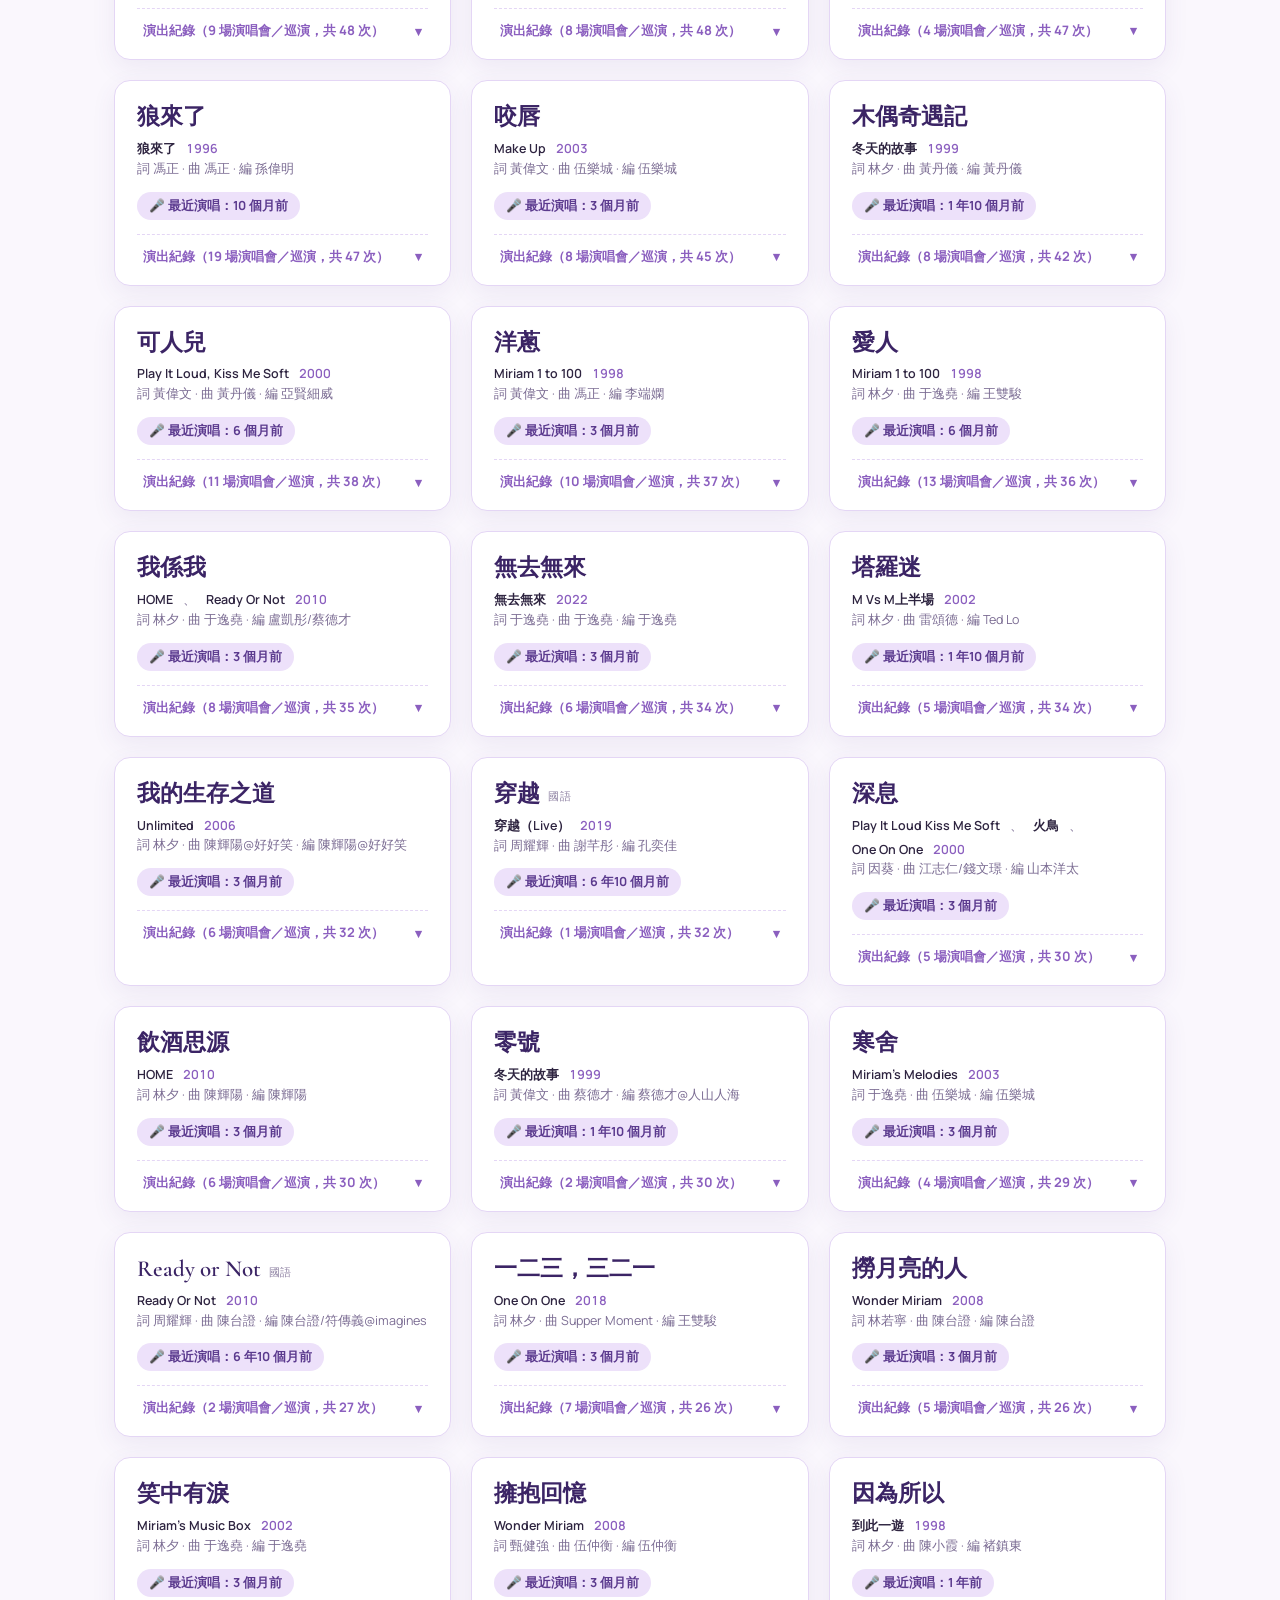
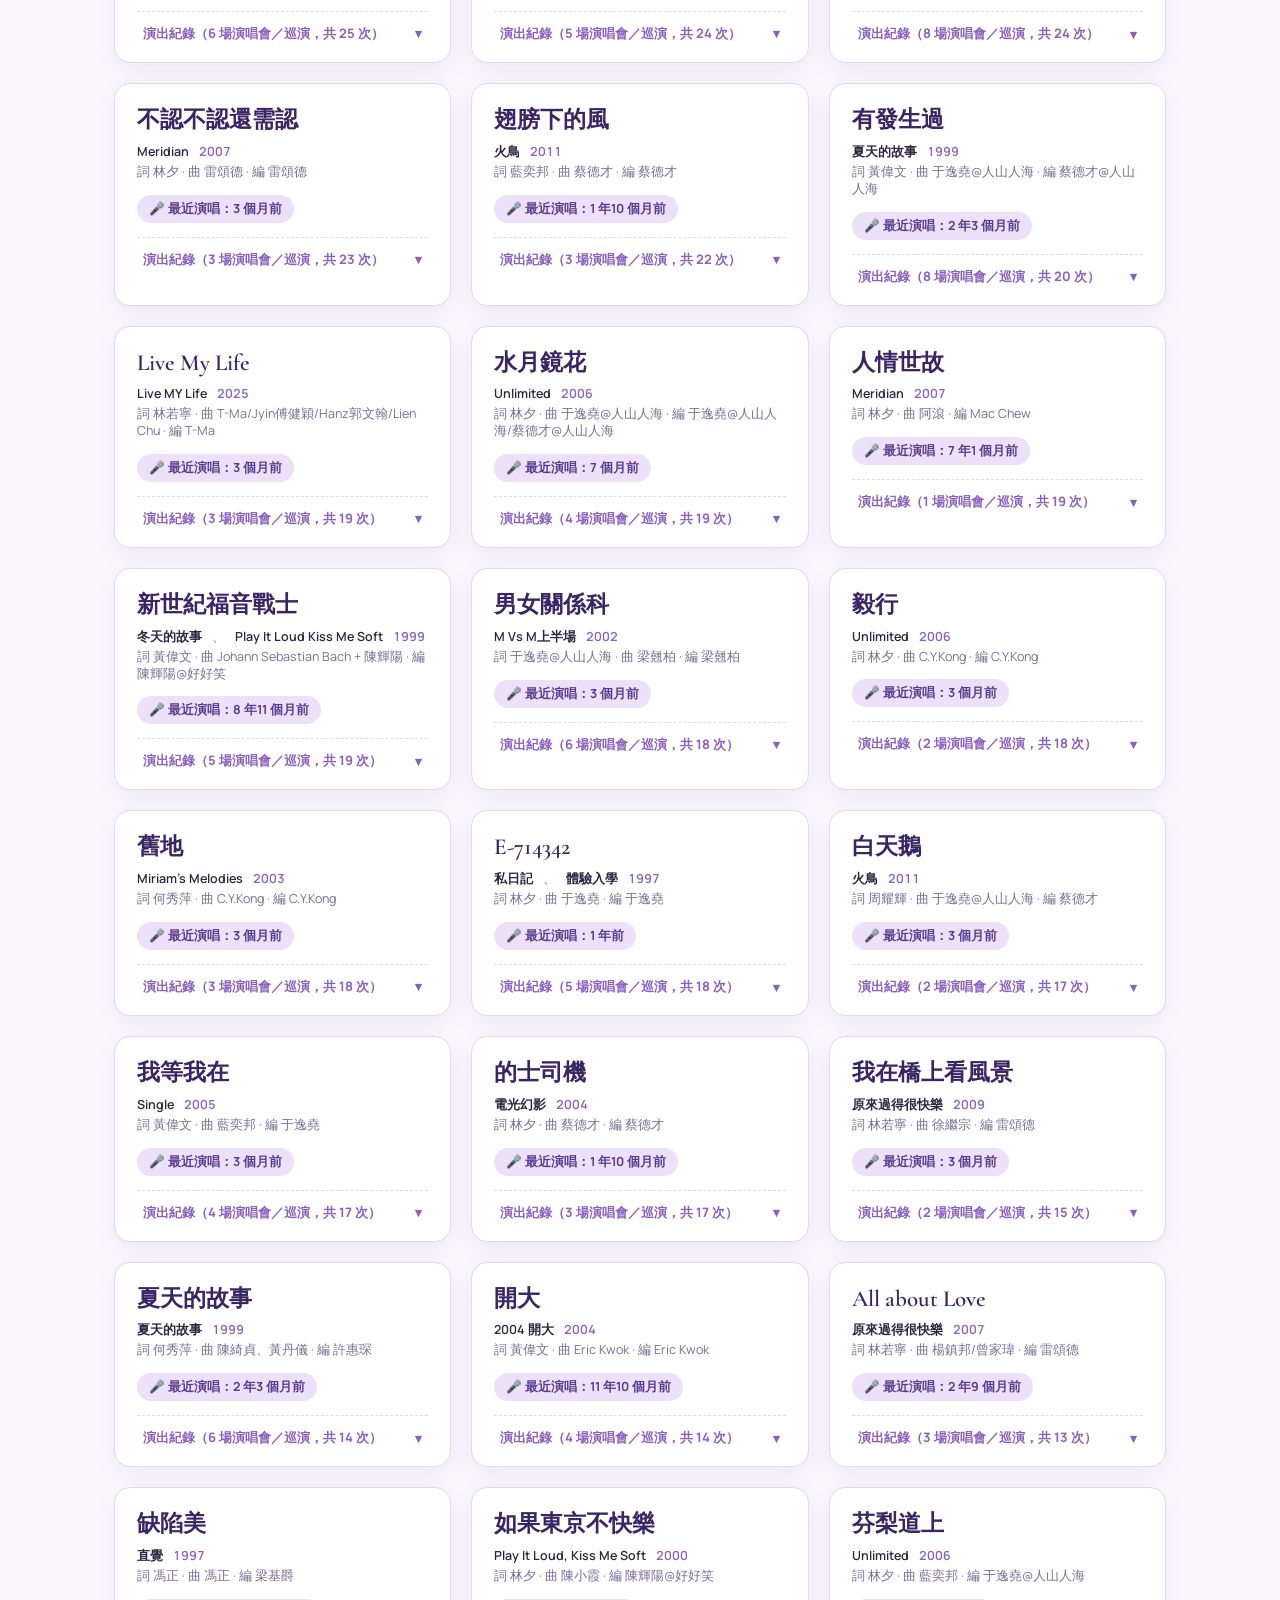
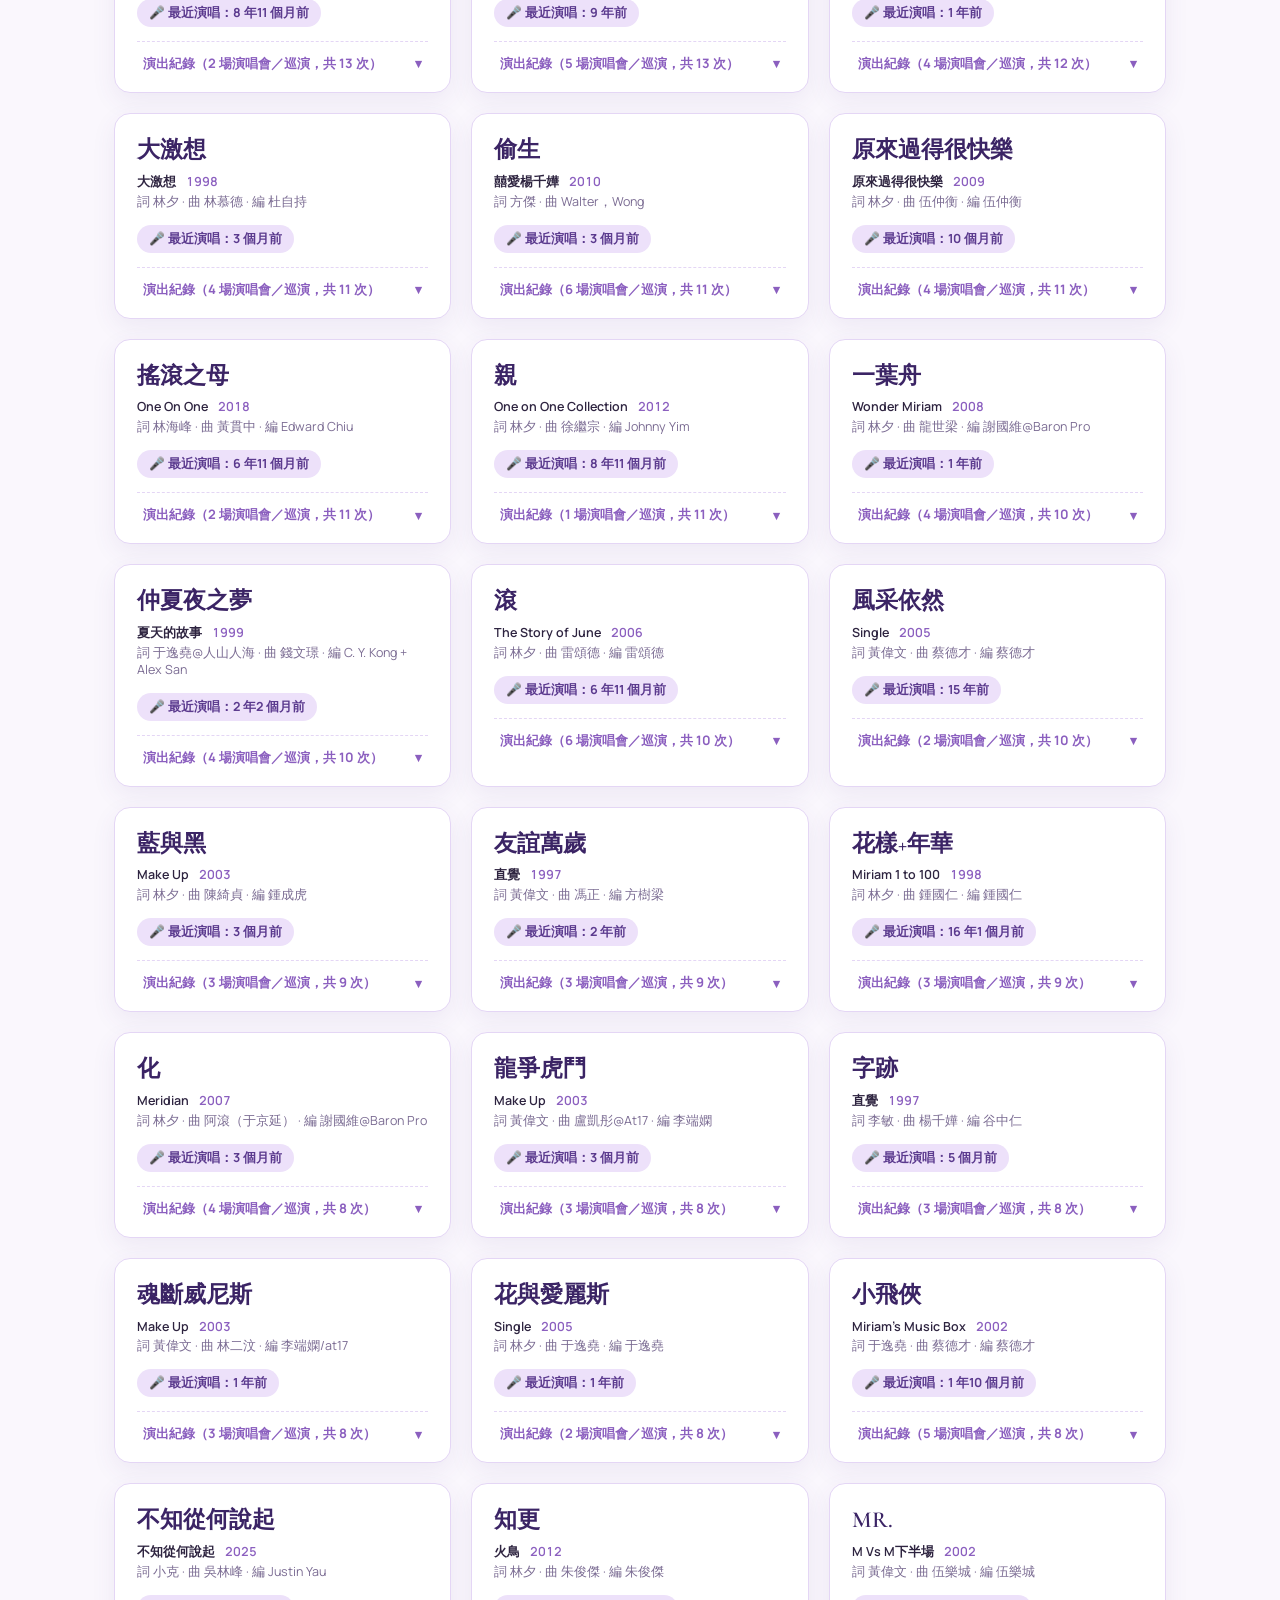
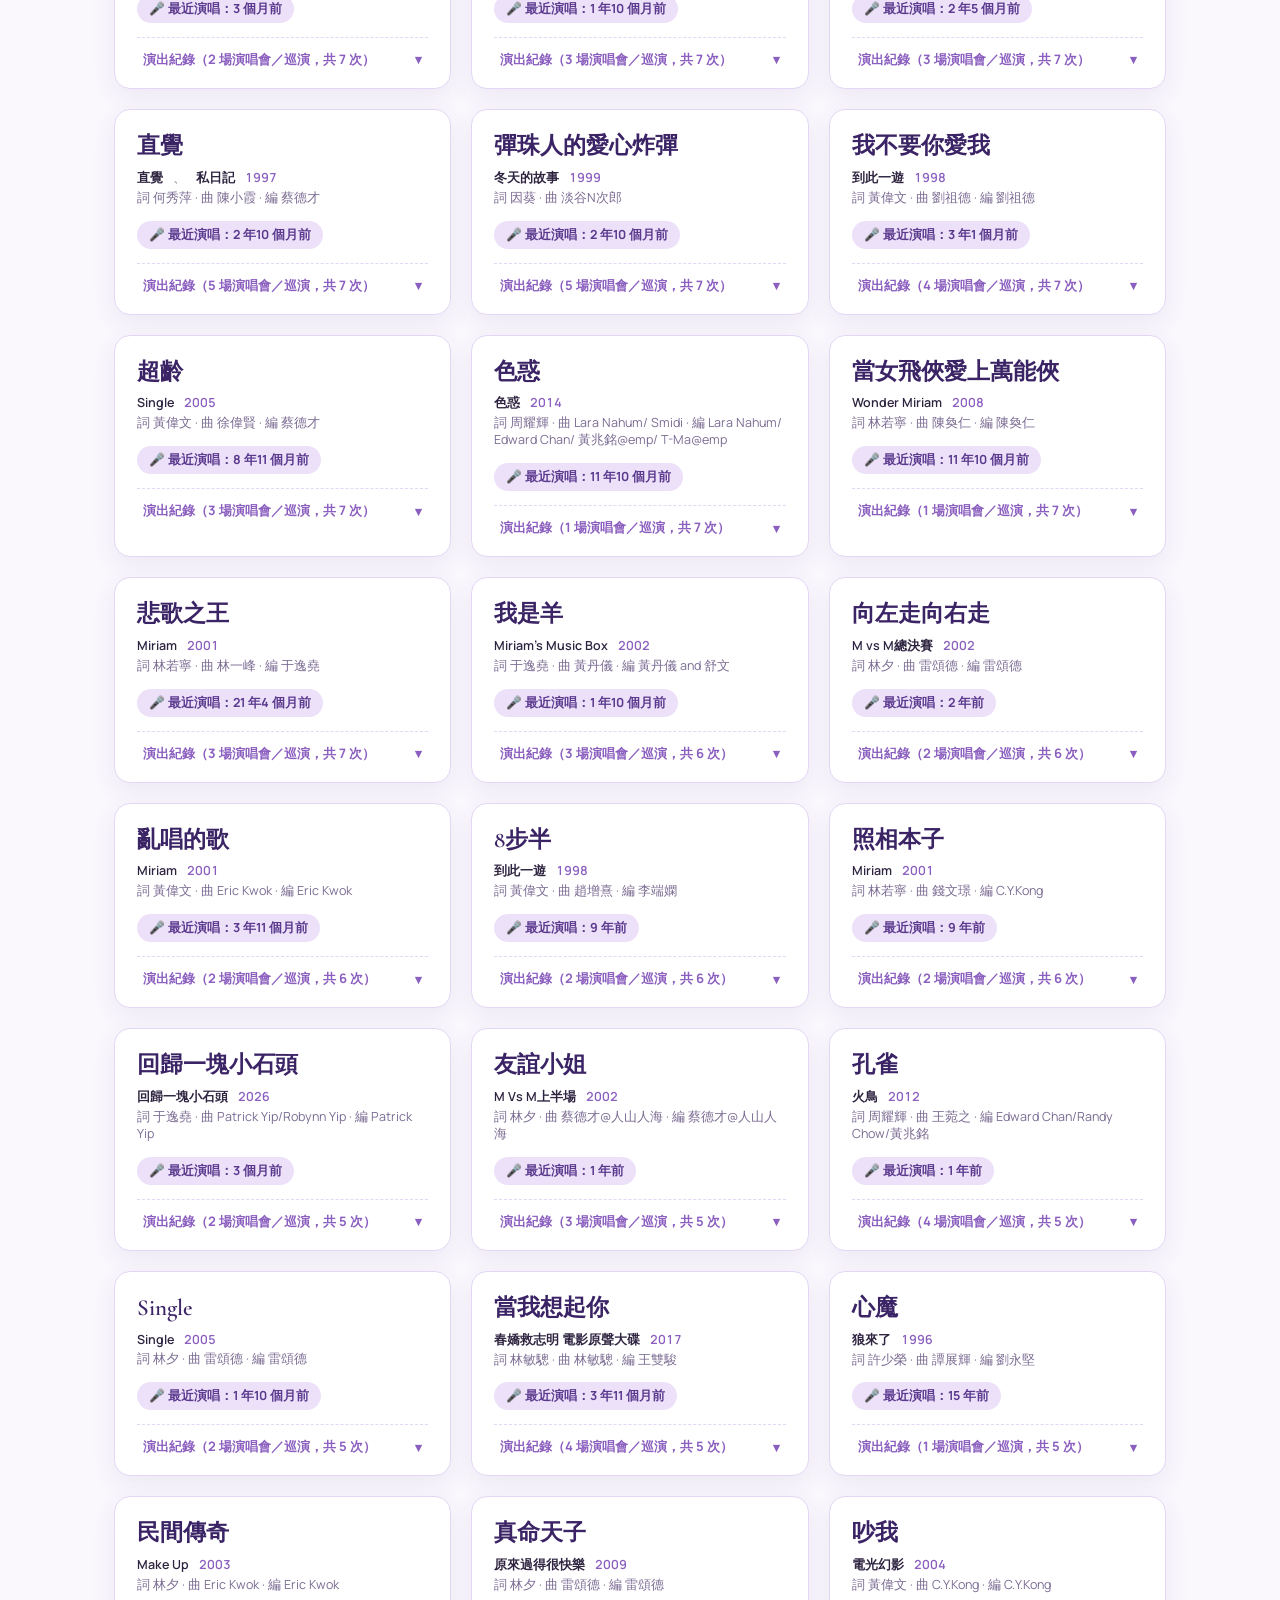
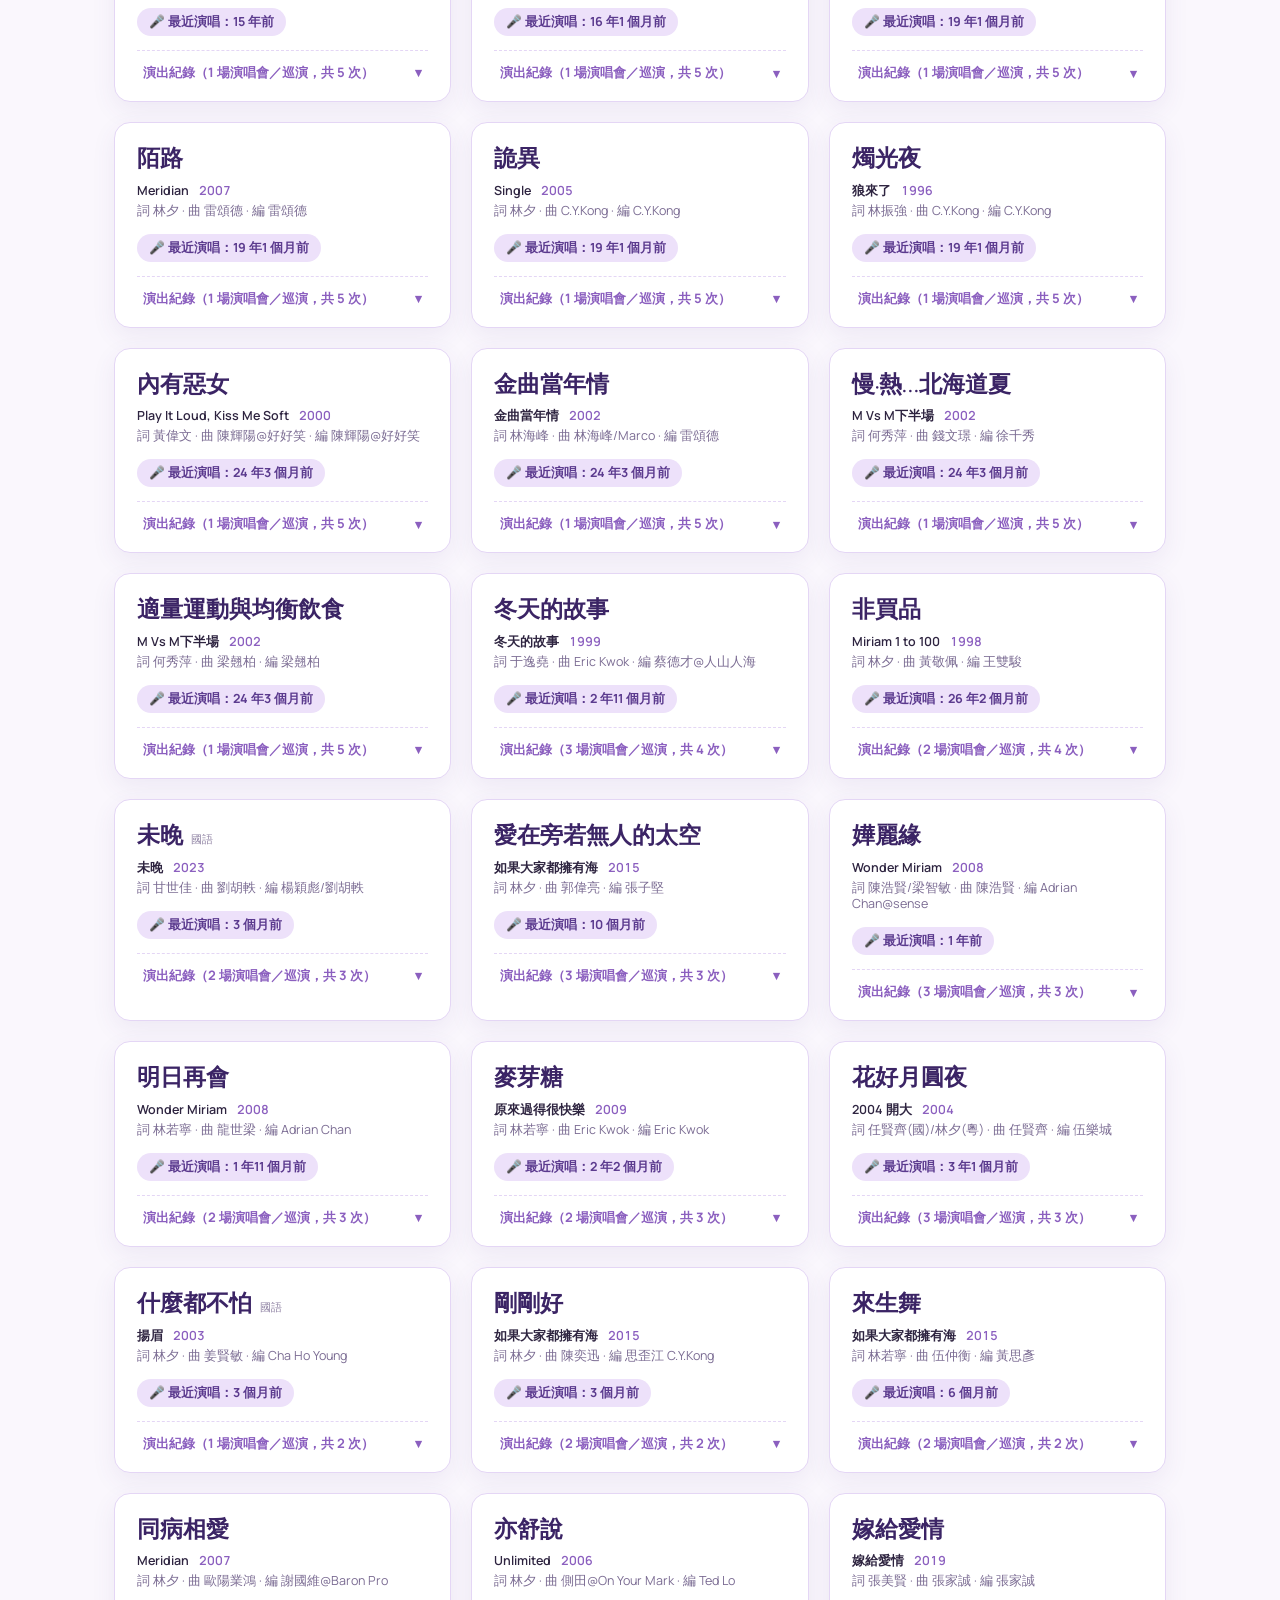
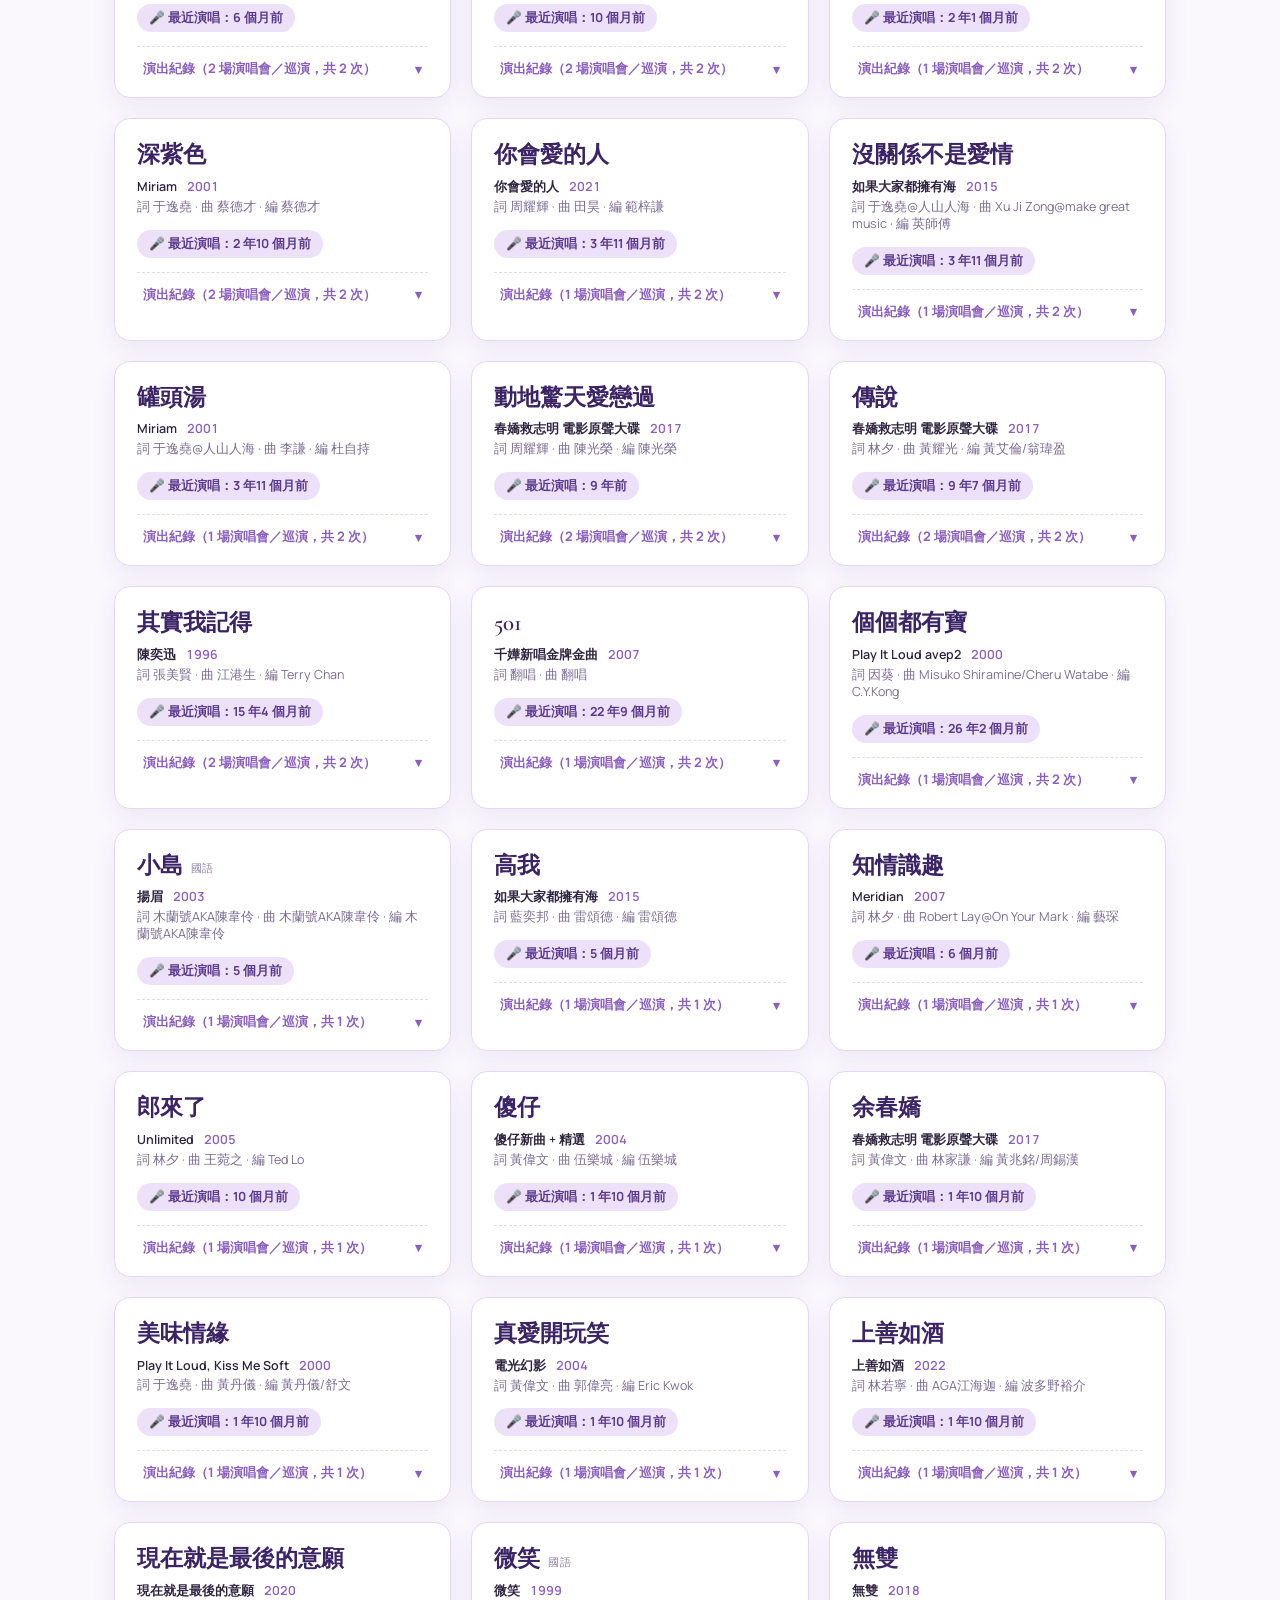
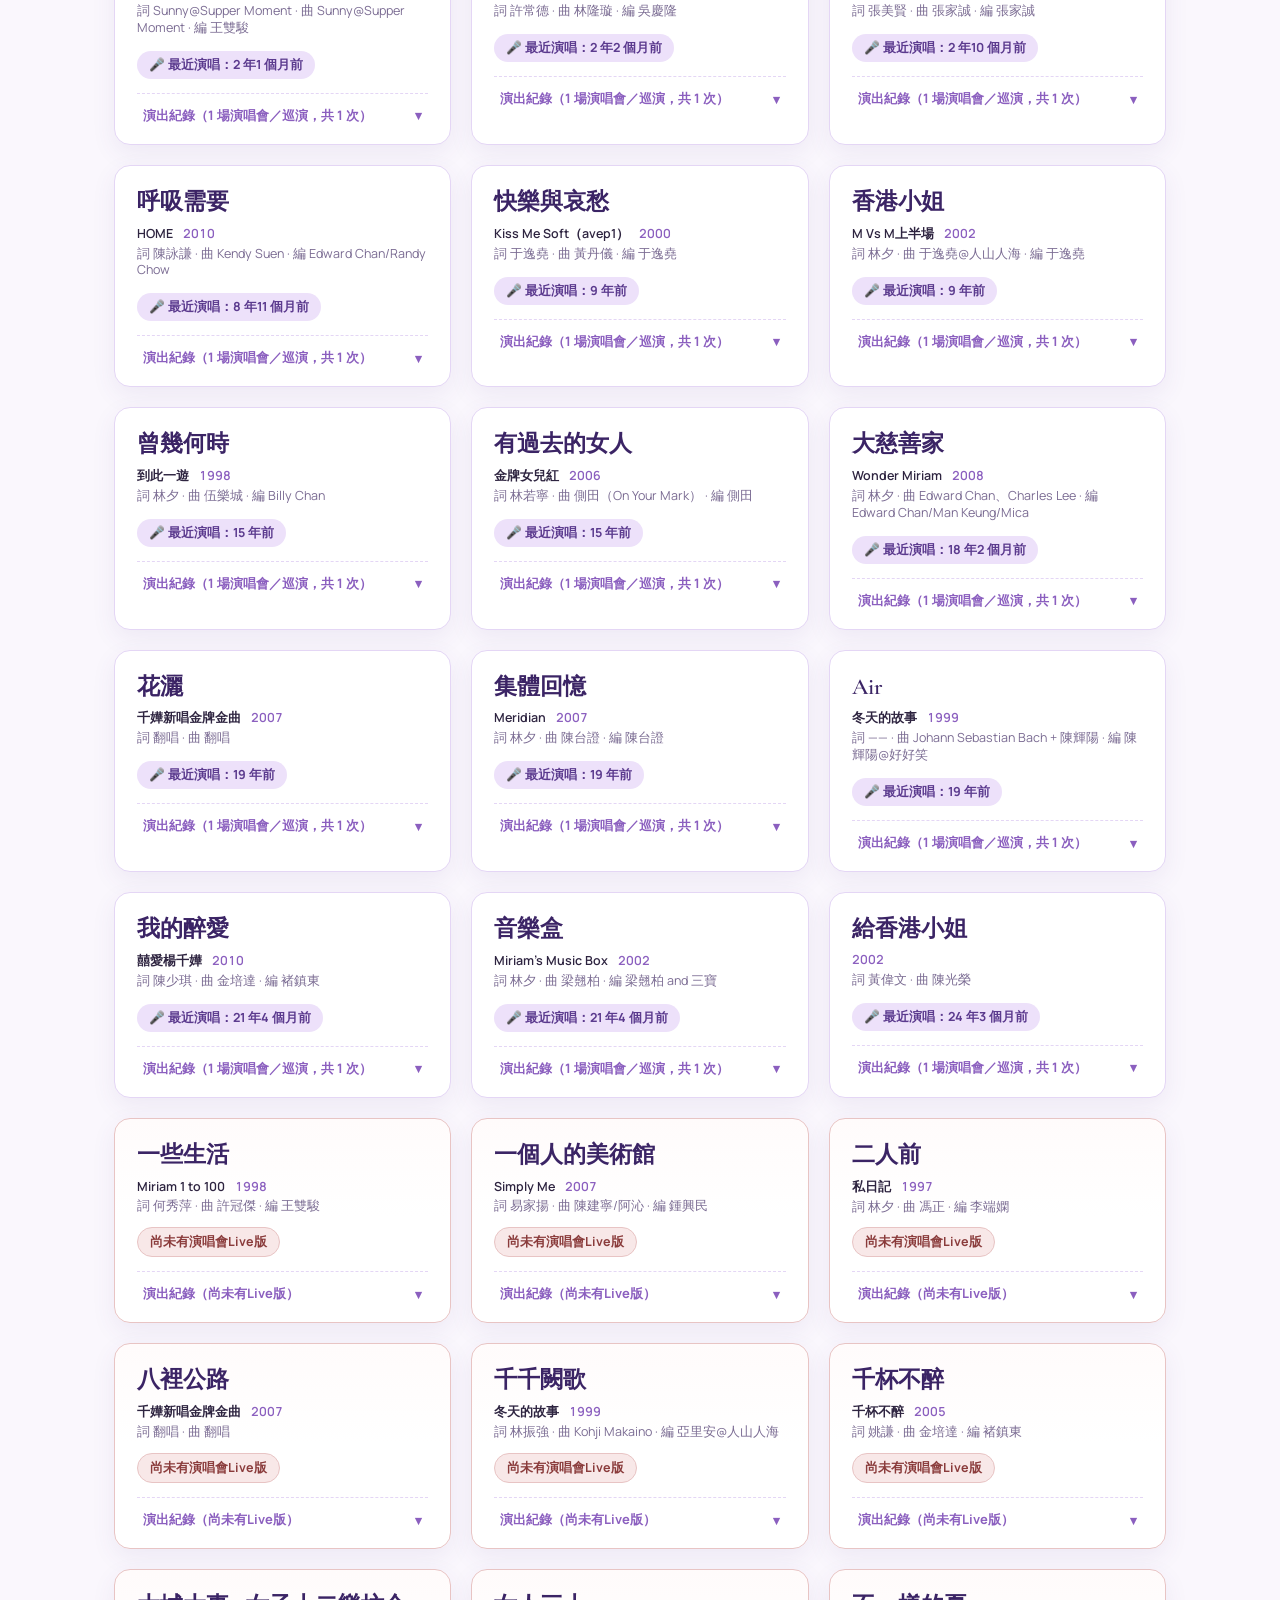
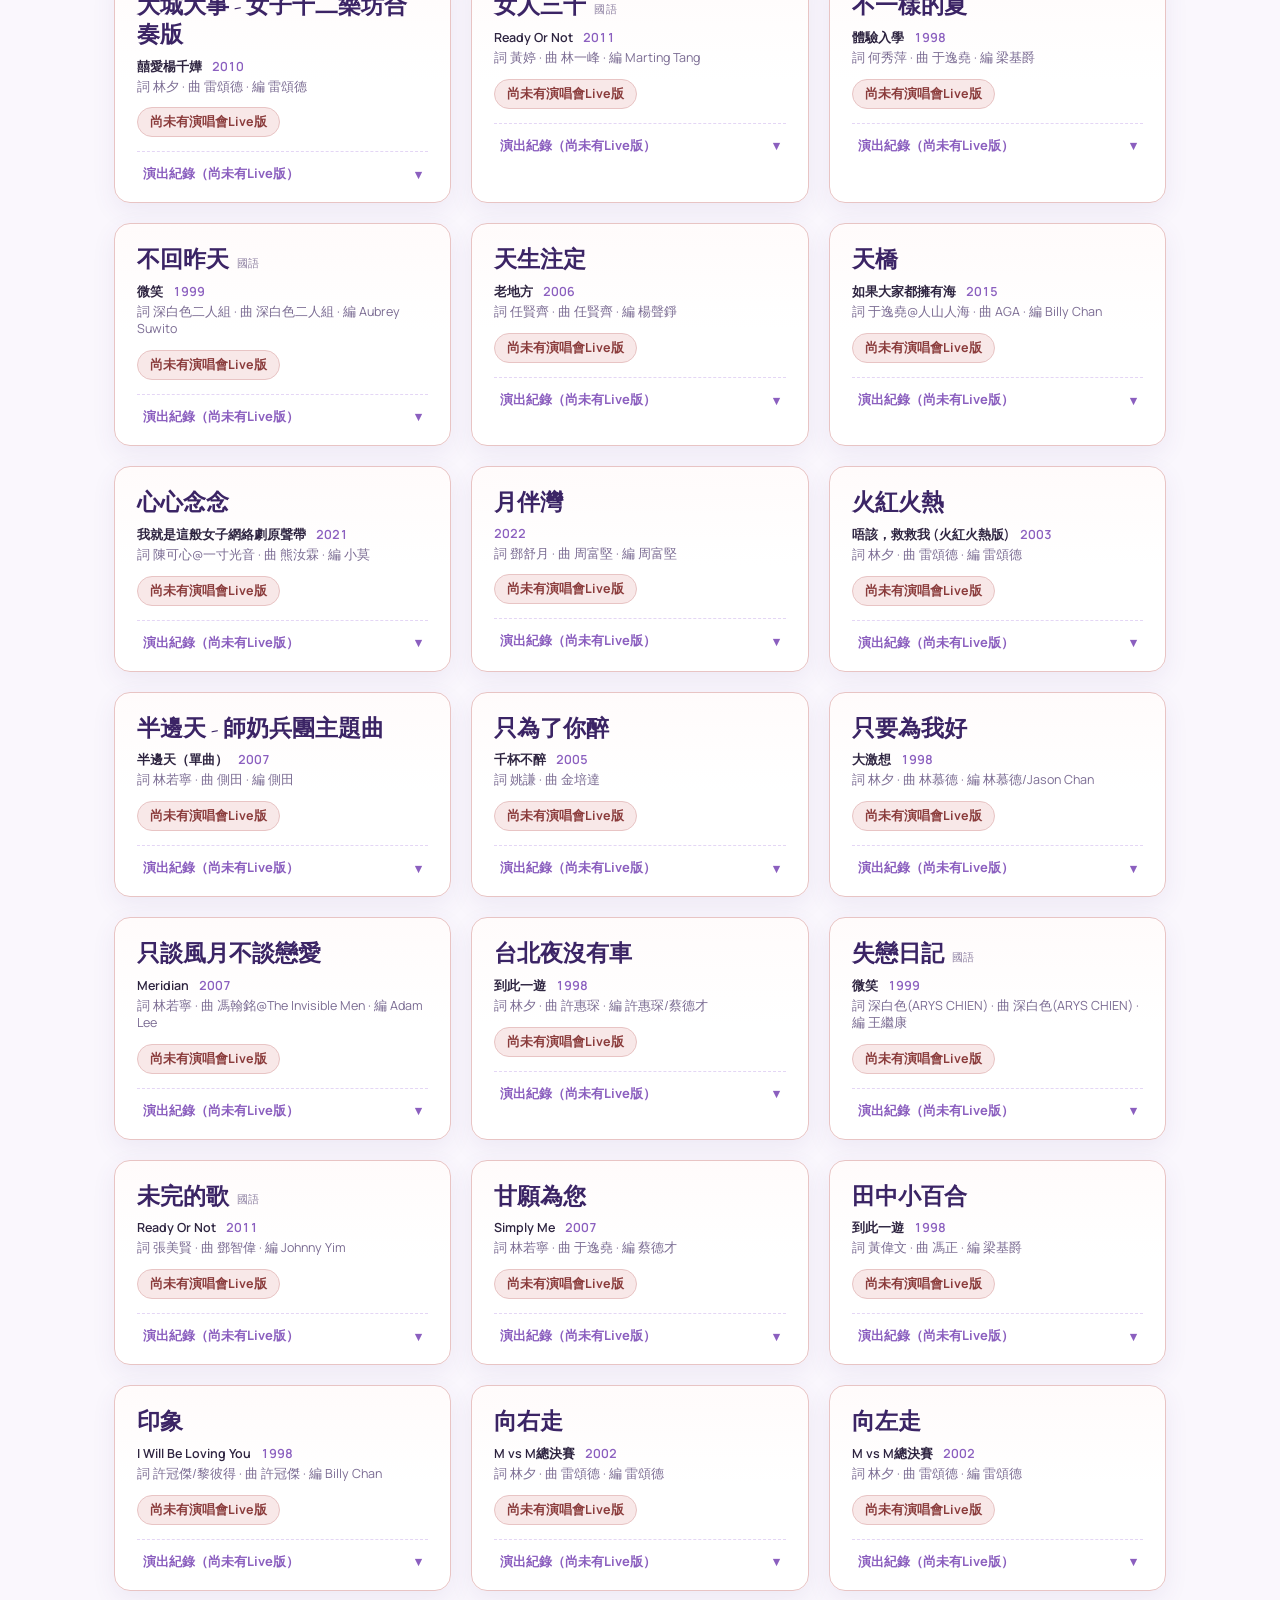
==== commit 29e6338c: "Improve song filters and fix Fun Facts load. Expose DataLayer on window, split sort from a draggable" ====
--- a/index.html
+++ b/index.html
@@ -10,7 +10,7 @@
   <header class="site-header">
     <div class="brand">
       <div class="brand-title">楊千嬅Live曲目誌</div>
-      <div class="brand-sub">唱過與未唱 · 想再聽一次</div>
+      <div class="brand-sub">期待再期待 下一首遺珠上桌</div>
     </div>
     <nav class="site-nav">
       <a href="index.html" class="active">歌曲</a>
@@ -32,12 +32,24 @@
         <button type="button" class="filter-pill" data-live-filter="performed">已有Live版</button>
         <button type="button" class="filter-pill" data-live-filter="never">尚未有Live版</button>
       </div>
-      <select id="song-sort" class="song-sort" aria-label="排序與篩選">
-        <option value="shows-desc">按演出場次 高→低</option>
-        <option value="shows-asc">按演出場次 低→高</option>
-        <option value="silent-3y">近三年未唱過</option>
-        <option value="silent-5y">近五年未唱過</option>
-      </select>
+      <div class="song-controls" id="song-controls">
+        <select id="song-sort" class="song-sort" aria-label="排序">
+          <option value="shows-desc">按演出場次 高→低</option>
+          <option value="shows-asc">按演出場次 低→高</option>
+        </select>
+        <div class="year-range" id="year-range" aria-label="最近演唱年份範圍">
+          <div class="year-range-head">
+            <span class="year-range-title">最近演唱</span>
+            <span class="year-range-value" id="year-range-value">—</span>
+          </div>
+          <div class="year-range-slider">
+            <div class="year-range-rail"></div>
+            <div class="year-range-fill" id="year-range-fill"></div>
+            <input type="range" id="year-from" class="year-range-input" aria-label="起始年份" />
+            <input type="range" id="year-to" class="year-range-input" aria-label="結束年份" />
+          </div>
+        </div>
+      </div>
       <div class="result-count" id="result-count"></div>
     </div>
 
--- a/css/styles.css
+++ b/css/styles.css
@@ -146,8 +146,126 @@
 }
 
 .list-toolbar .filter-pills,
-.list-toolbar .song-sort{
+.list-toolbar .song-controls{
   flex:0 0 auto;
+}
+
+.song-controls{
+  display:flex;
+  flex-wrap:wrap;
+  gap:10px 14px;
+  align-items:center;
+  flex:1 1 280px;
+  min-width:0;
+}
+
+.song-controls[hidden]{
+  display:none;
+}
+
+.year-range{
+  flex:1 1 200px;
+  min-width:180px;
+  max-width:340px;
+  background:var(--surface);
+  border:1px solid var(--border);
+  border-radius:16px;
+  padding:8px 14px 10px;
+  box-shadow:var(--shadow);
+}
+
+.year-range-head{
+  display:flex;
+  align-items:baseline;
+  justify-content:space-between;
+  gap:10px;
+  margin-bottom:2px;
+}
+
+.year-range-title{
+  font-size:11px;
+  font-weight:700;
+  letter-spacing:.04em;
+  color:var(--text-muted);
+}
+
+.year-range-value{
+  font-size:13px;
+  font-weight:700;
+  color:var(--purple-700);
+  font-variant-numeric:tabular-nums;
+}
+
+.year-range-slider{
+  position:relative;
+  height:28px;
+}
+
+.year-range-rail,
+.year-range-fill{
+  position:absolute;
+  top:50%;
+  height:4px;
+  border-radius:999px;
+  transform:translateY(-50%);
+  pointer-events:none;
+}
+
+.year-range-rail{
+  left:0;
+  right:0;
+  background:var(--purple-150);
+}
+
+.year-range-fill{
+  background:var(--purple-700);
+}
+
+.year-range-input{
+  position:absolute;
+  left:0;
+  width:100%;
+  top:50%;
+  margin:0;
+  transform:translateY(-50%);
+  -webkit-appearance:none;
+  appearance:none;
+  background:transparent;
+  pointer-events:none;
+  height:28px;
+}
+
+.year-range-input::-webkit-slider-thumb{
+  -webkit-appearance:none;
+  appearance:none;
+  pointer-events:auto;
+  width:18px;
+  height:18px;
+  border-radius:50%;
+  background:#fff;
+  border:2px solid var(--purple-700);
+  box-shadow:0 1px 3px rgba(80,40,90,.25);
+  cursor:grab;
+}
+
+.year-range-input::-webkit-slider-thumb:active{
+  cursor:grabbing;
+}
+
+.year-range-input::-moz-range-thumb{
+  pointer-events:auto;
+  width:18px;
+  height:18px;
+  border-radius:50%;
+  background:#fff;
+  border:2px solid var(--purple-700);
+  box-shadow:0 1px 3px rgba(80,40,90,.25);
+  cursor:grab;
+}
+
+.year-range-input::-moz-range-track{
+  background:transparent;
+  border:none;
 }
 
 .filter-pills{
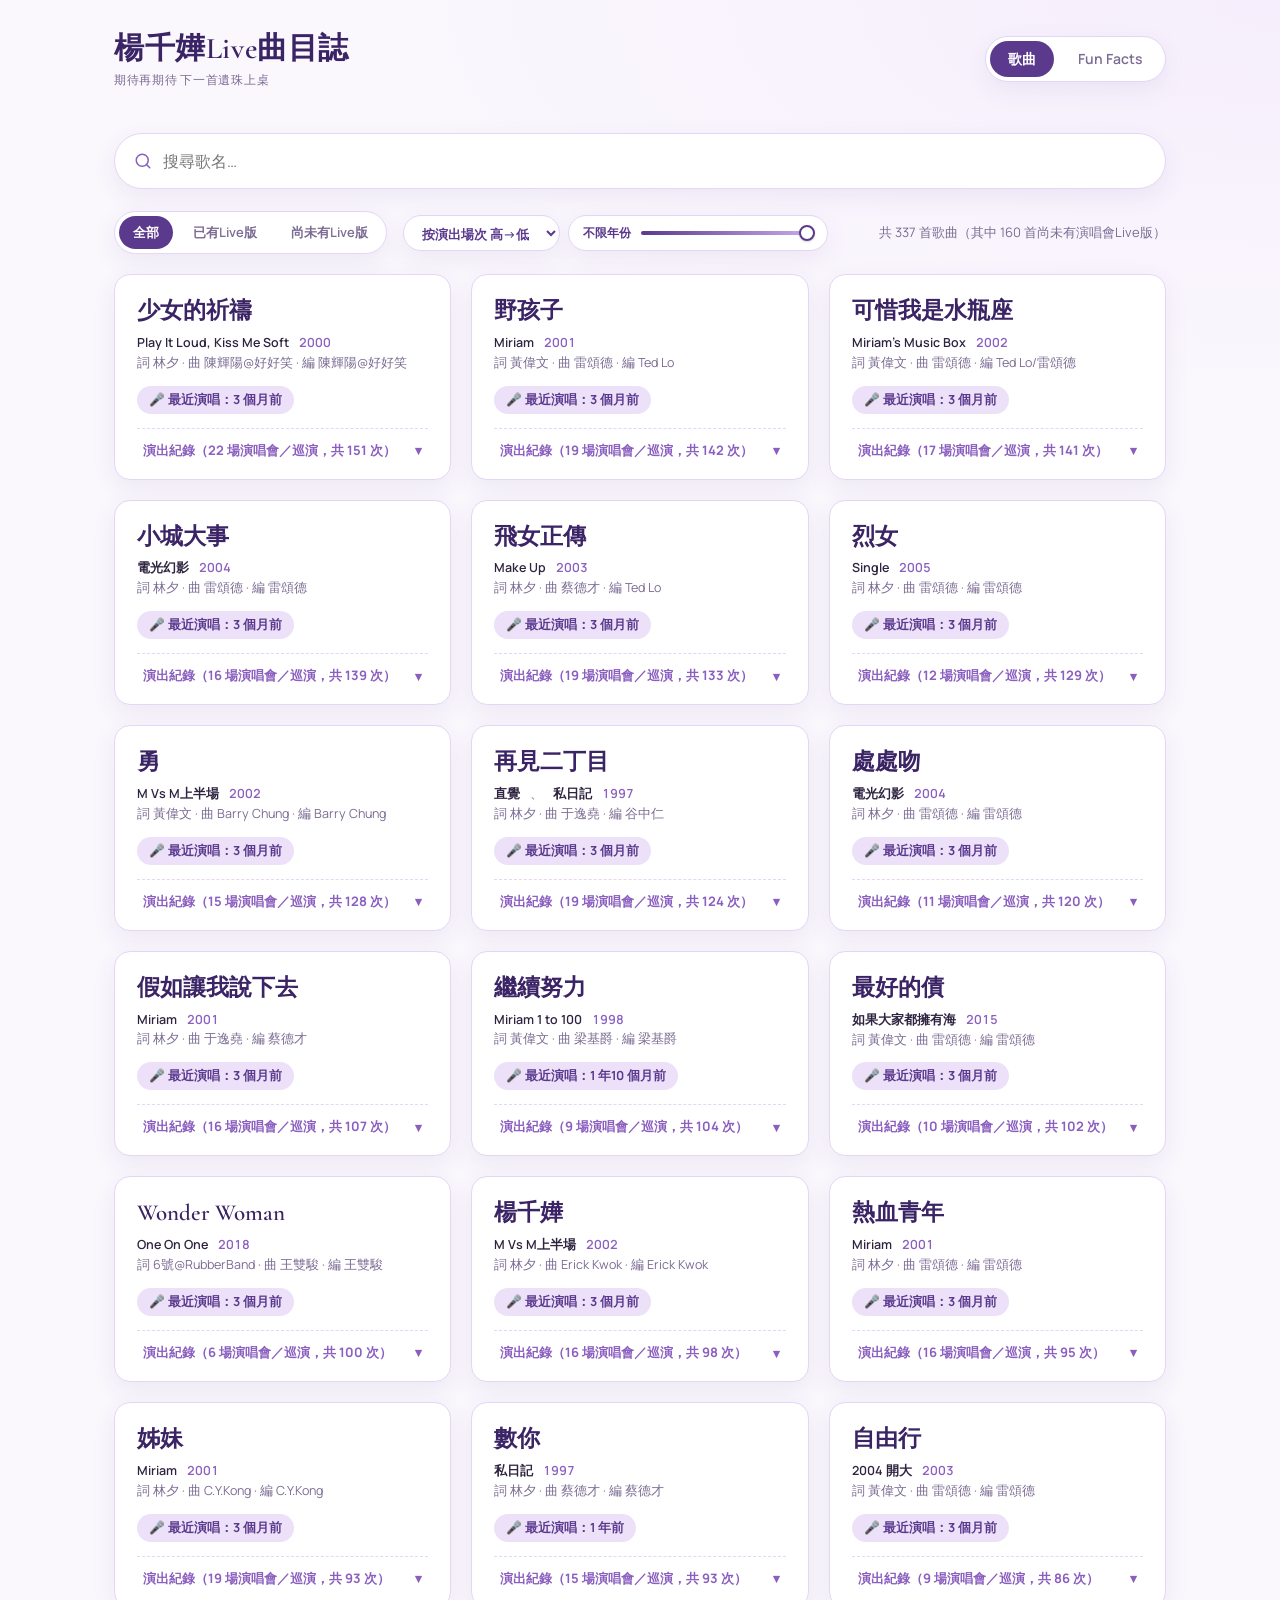
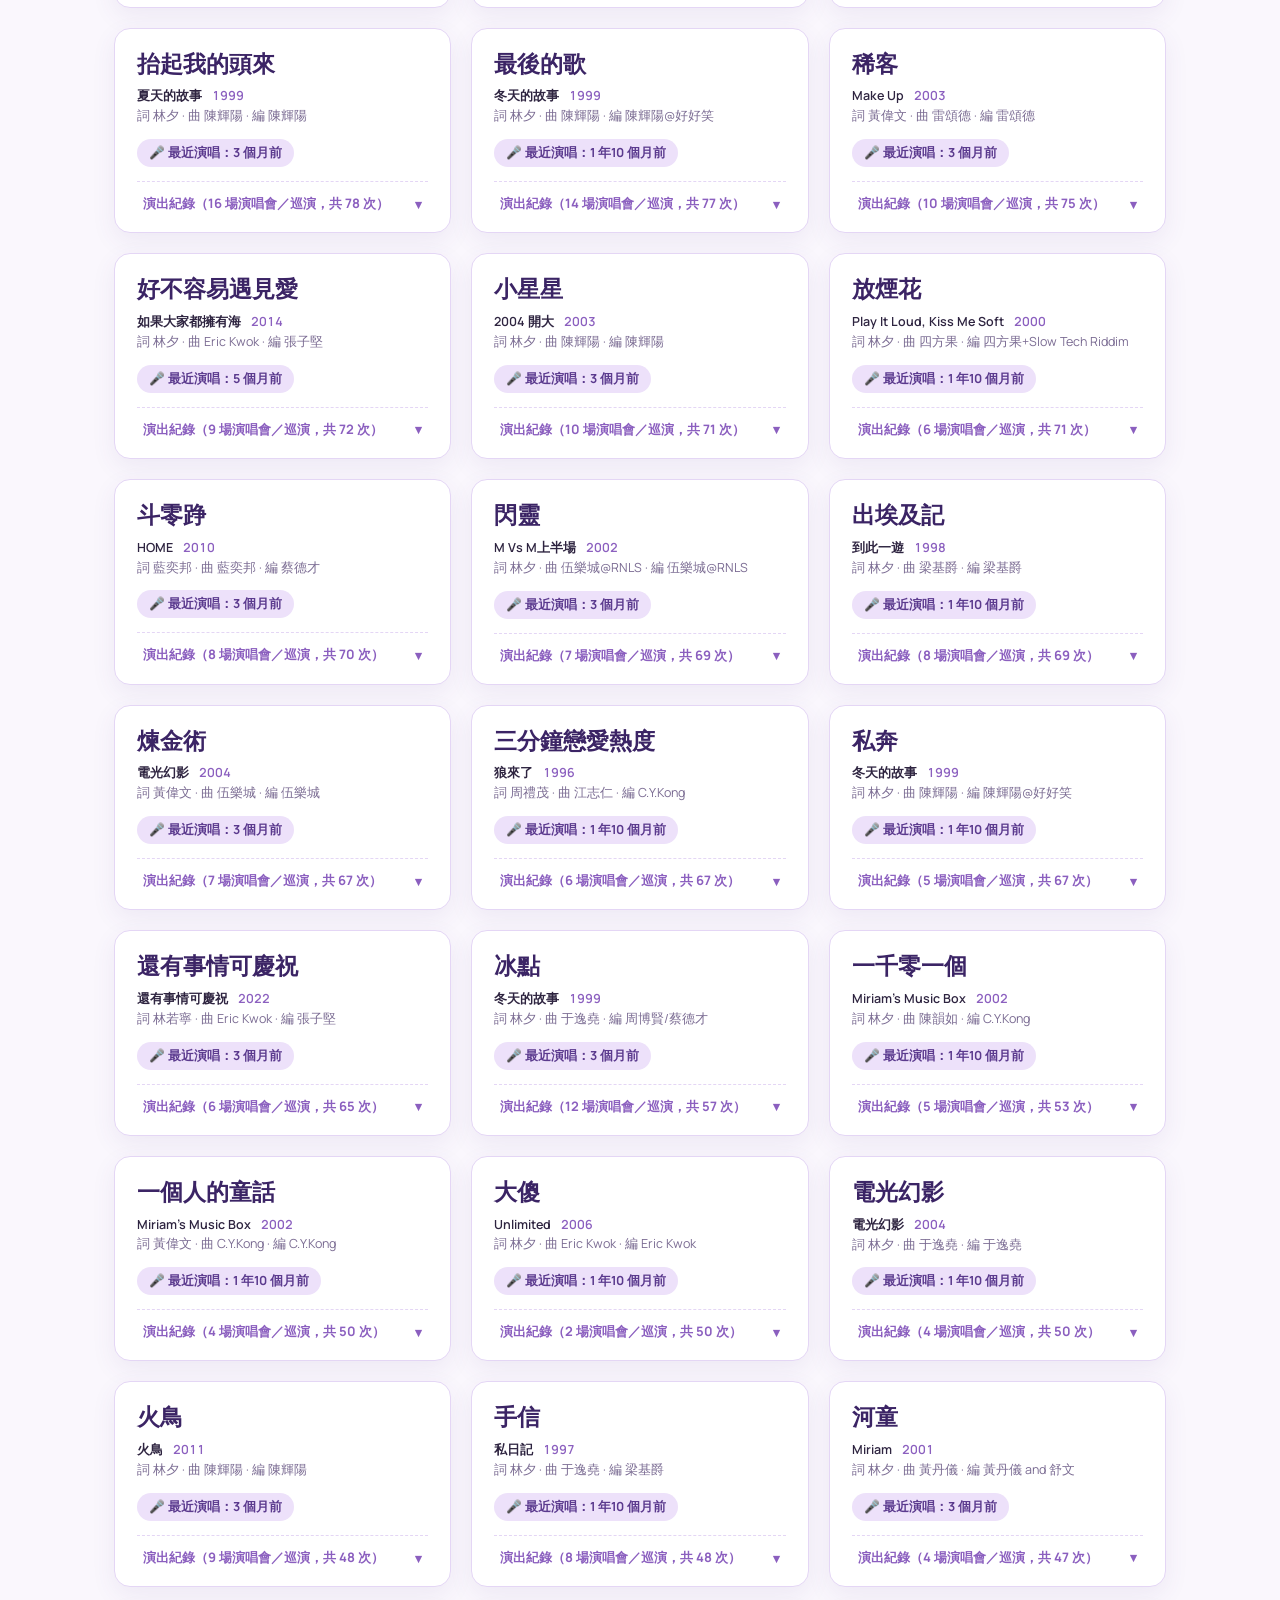
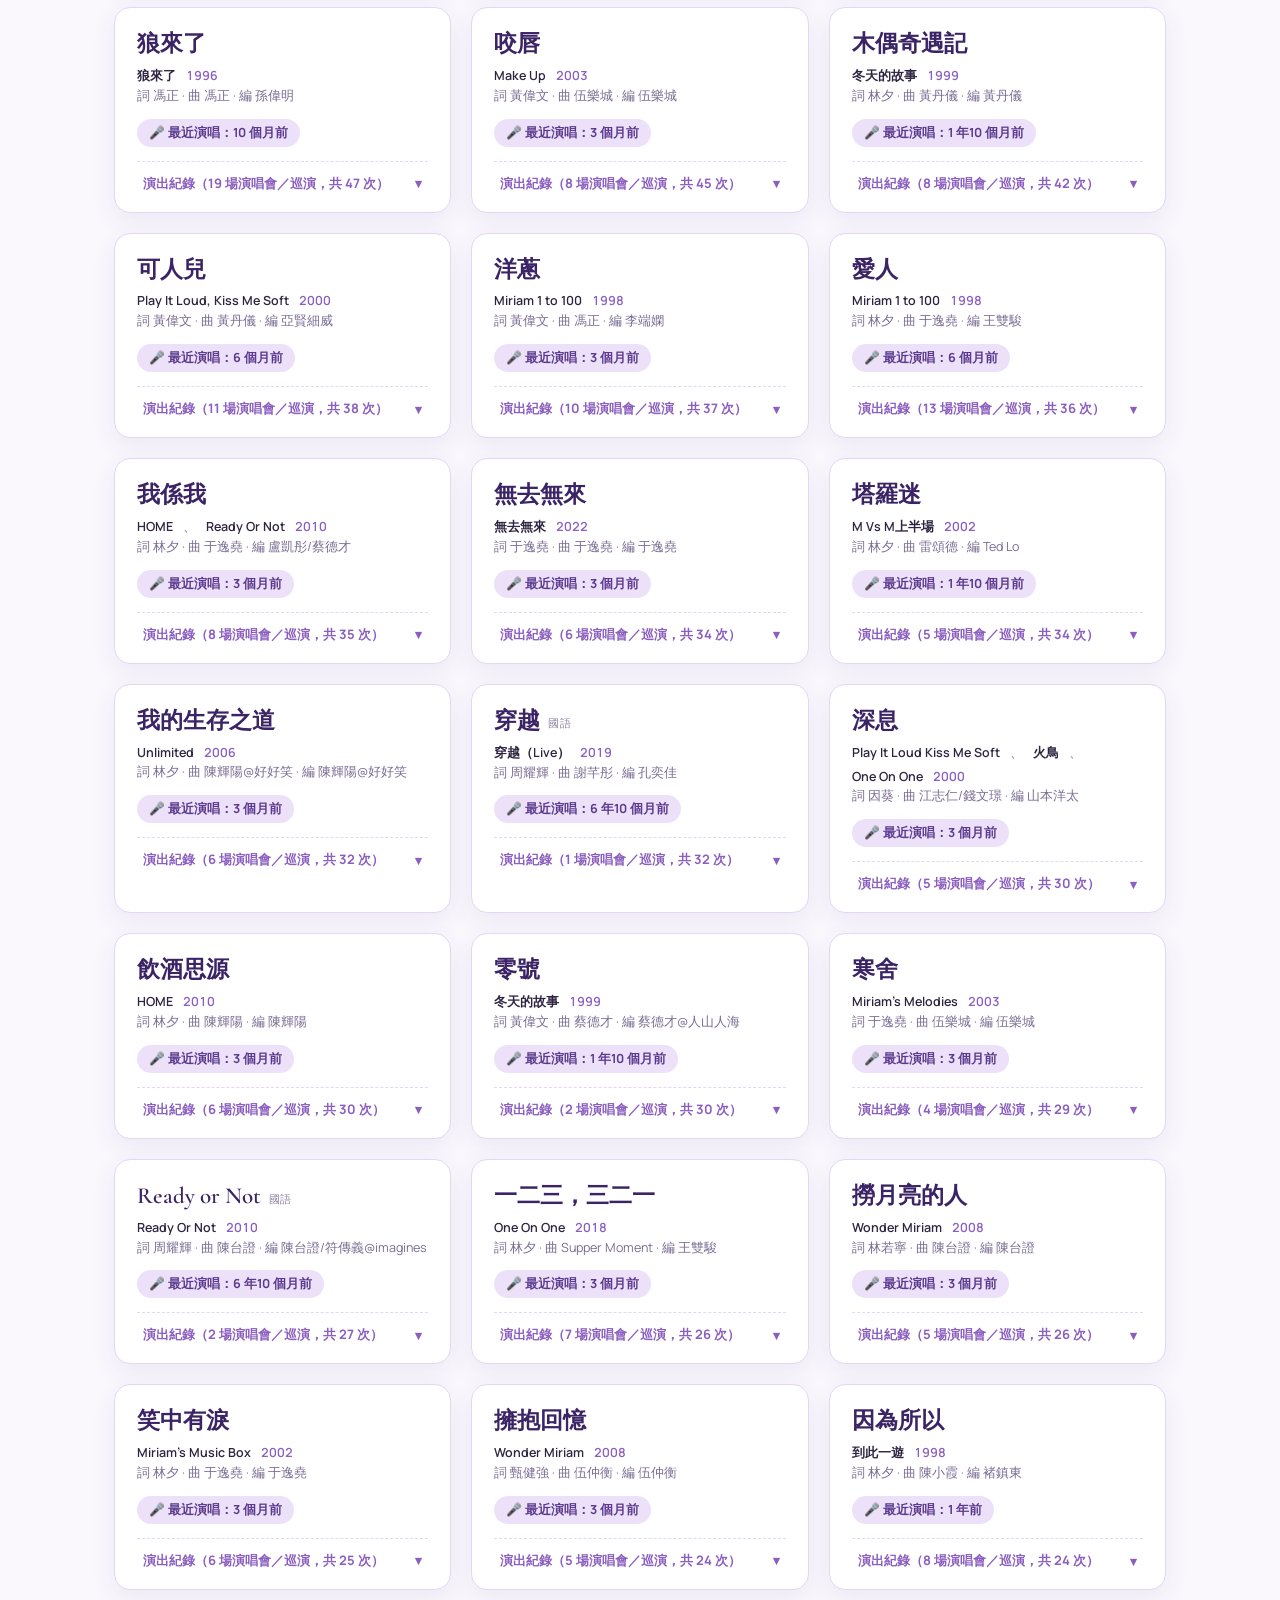
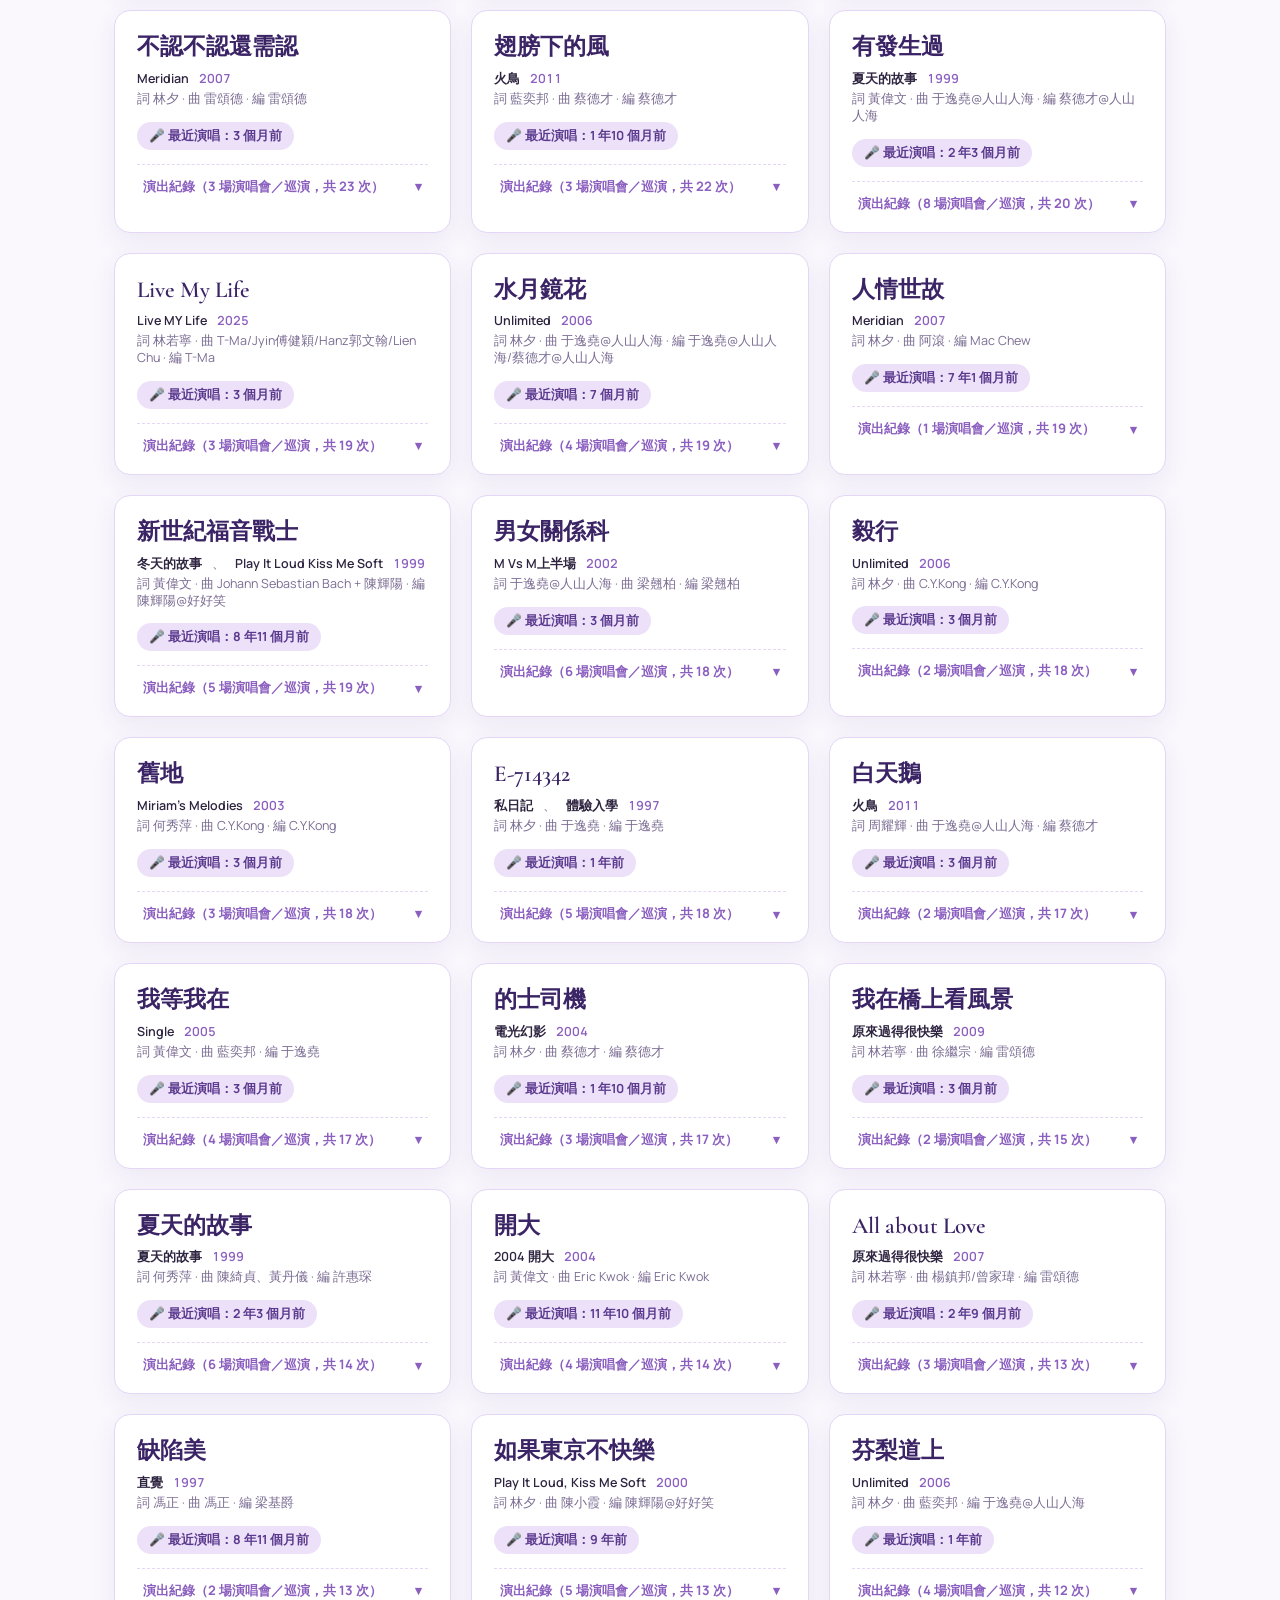
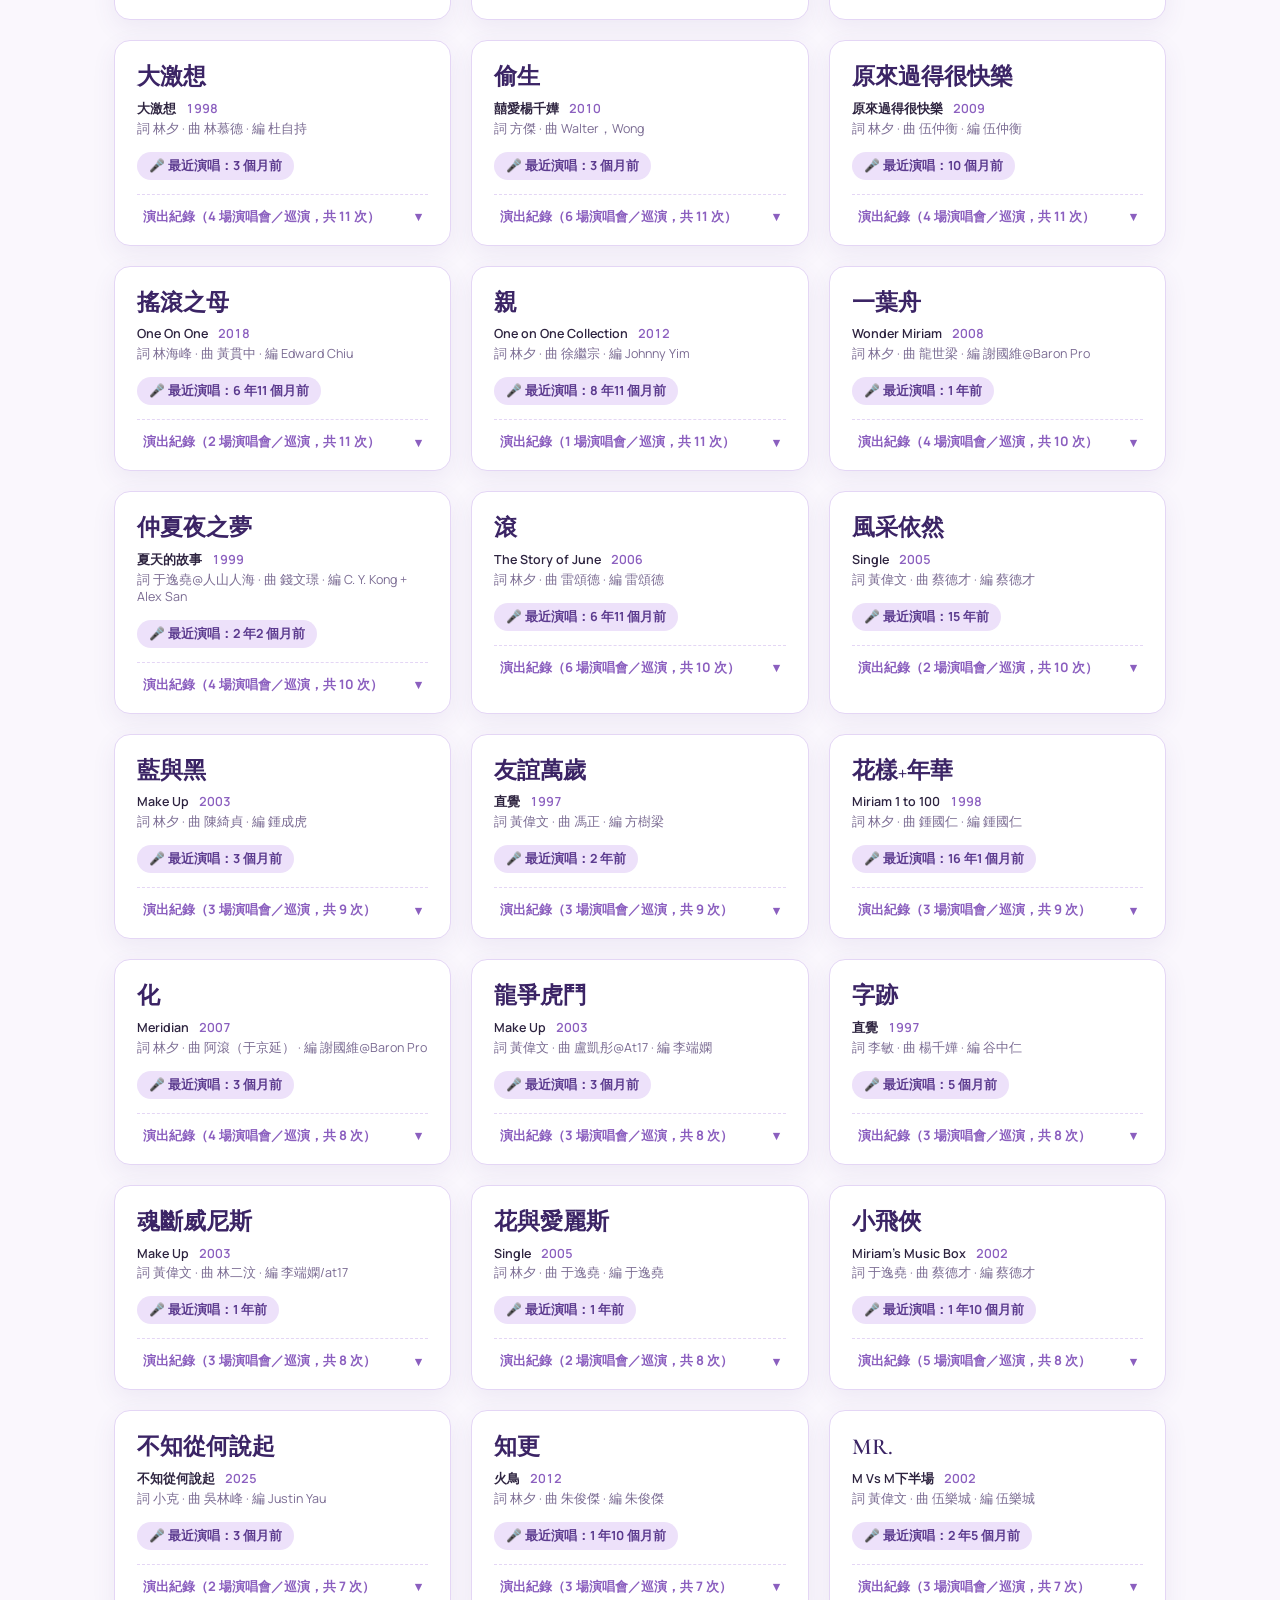
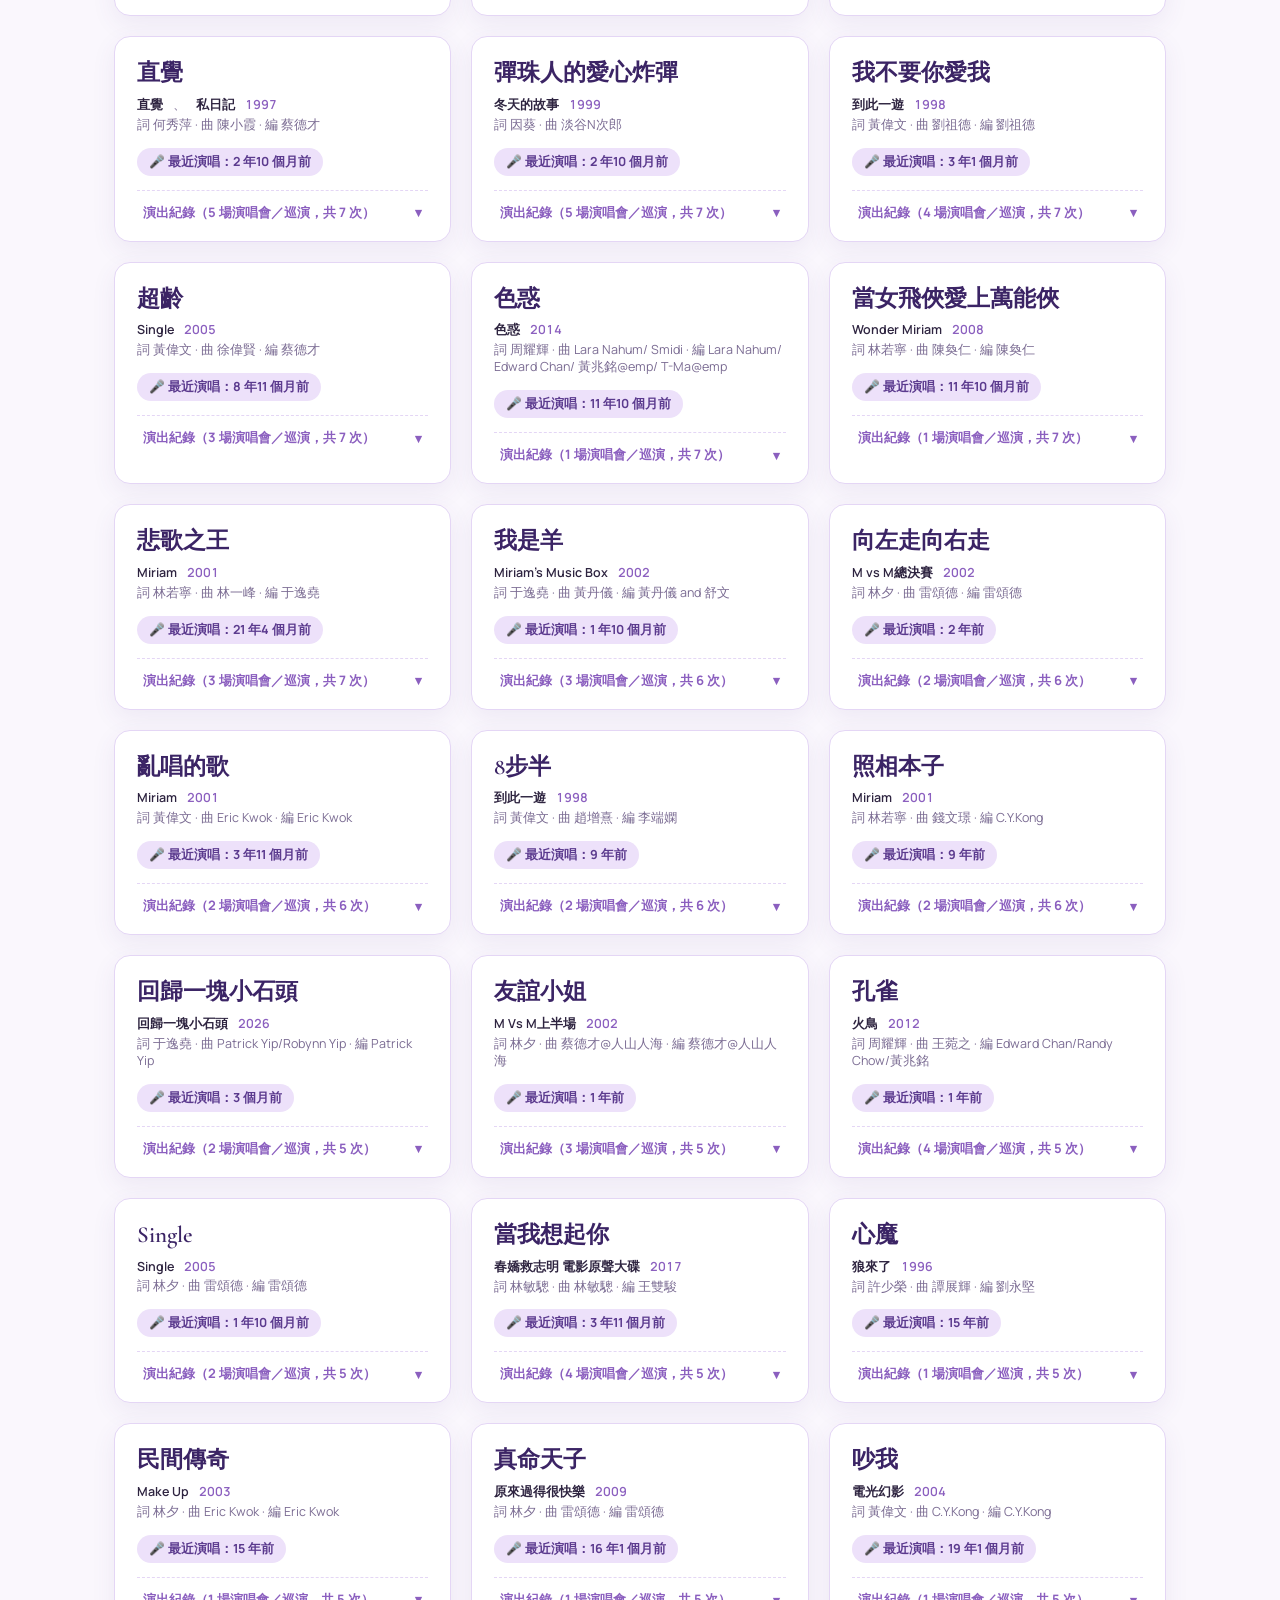
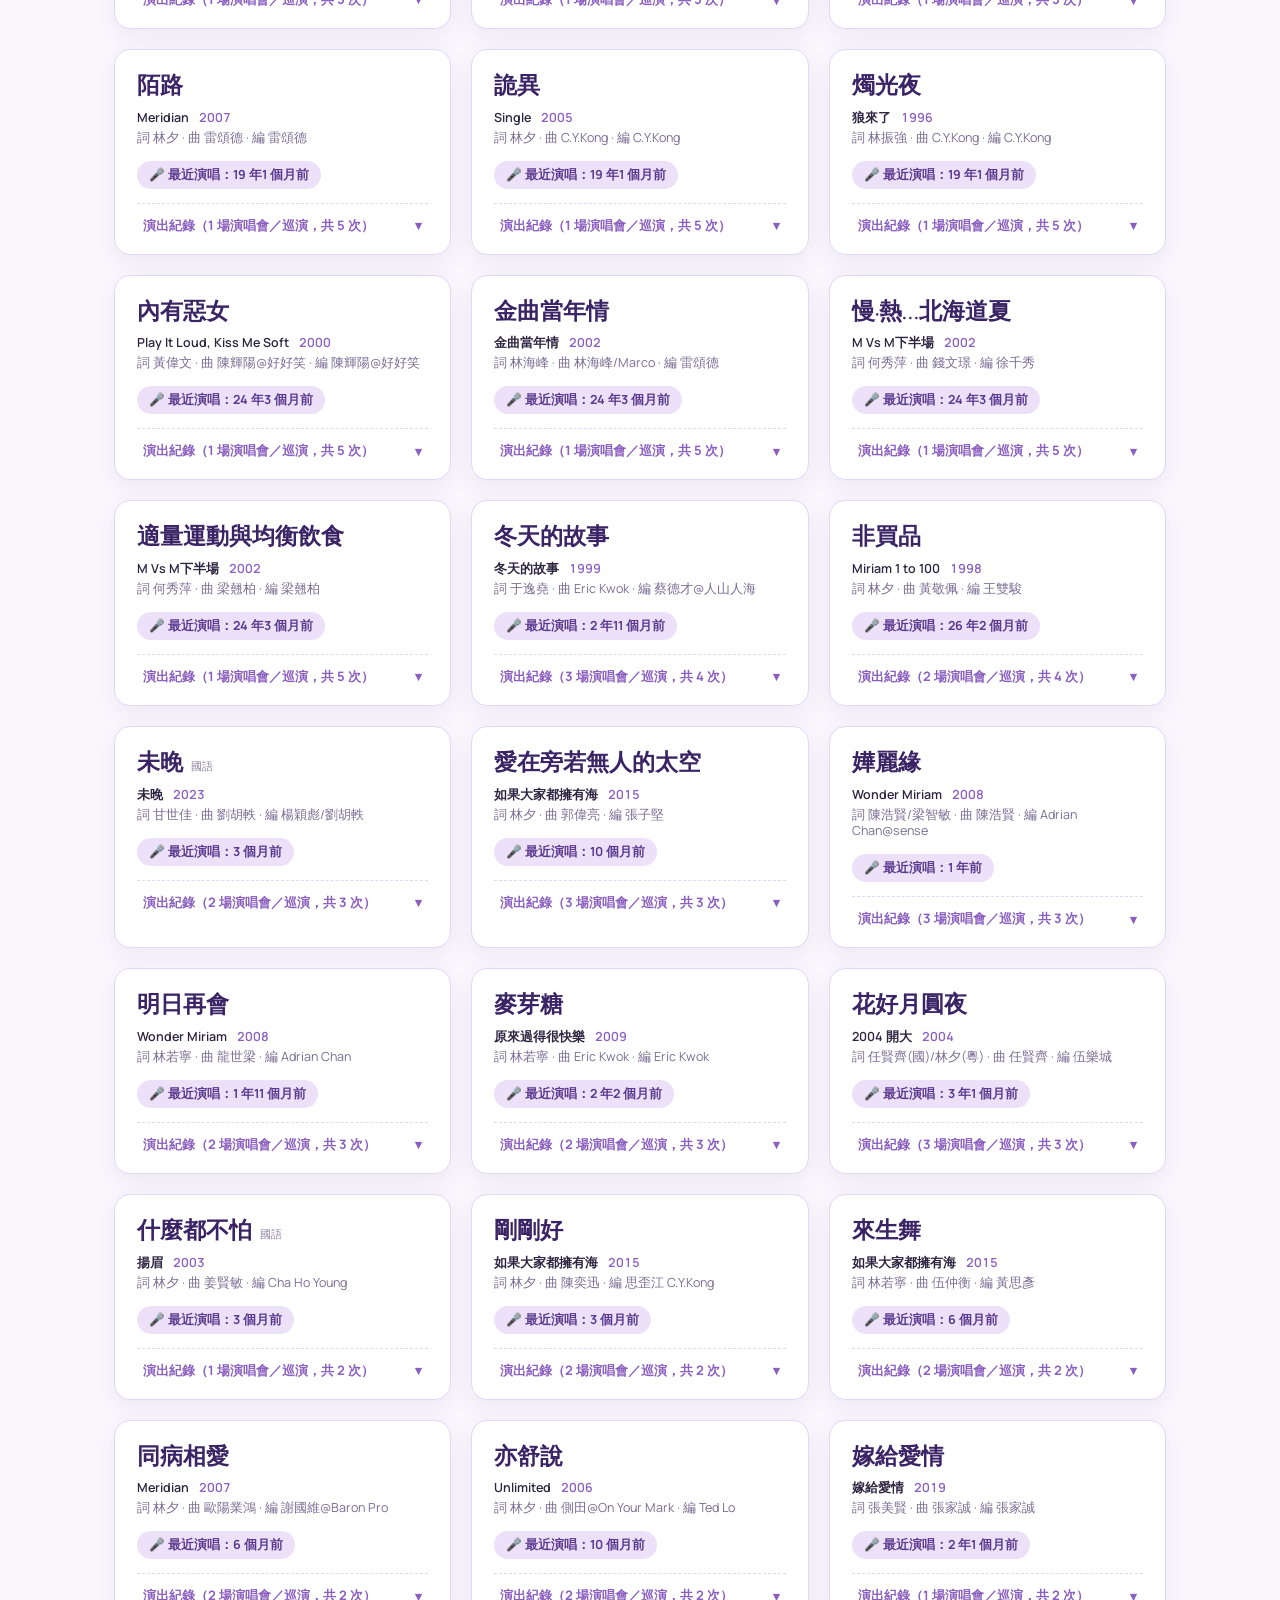
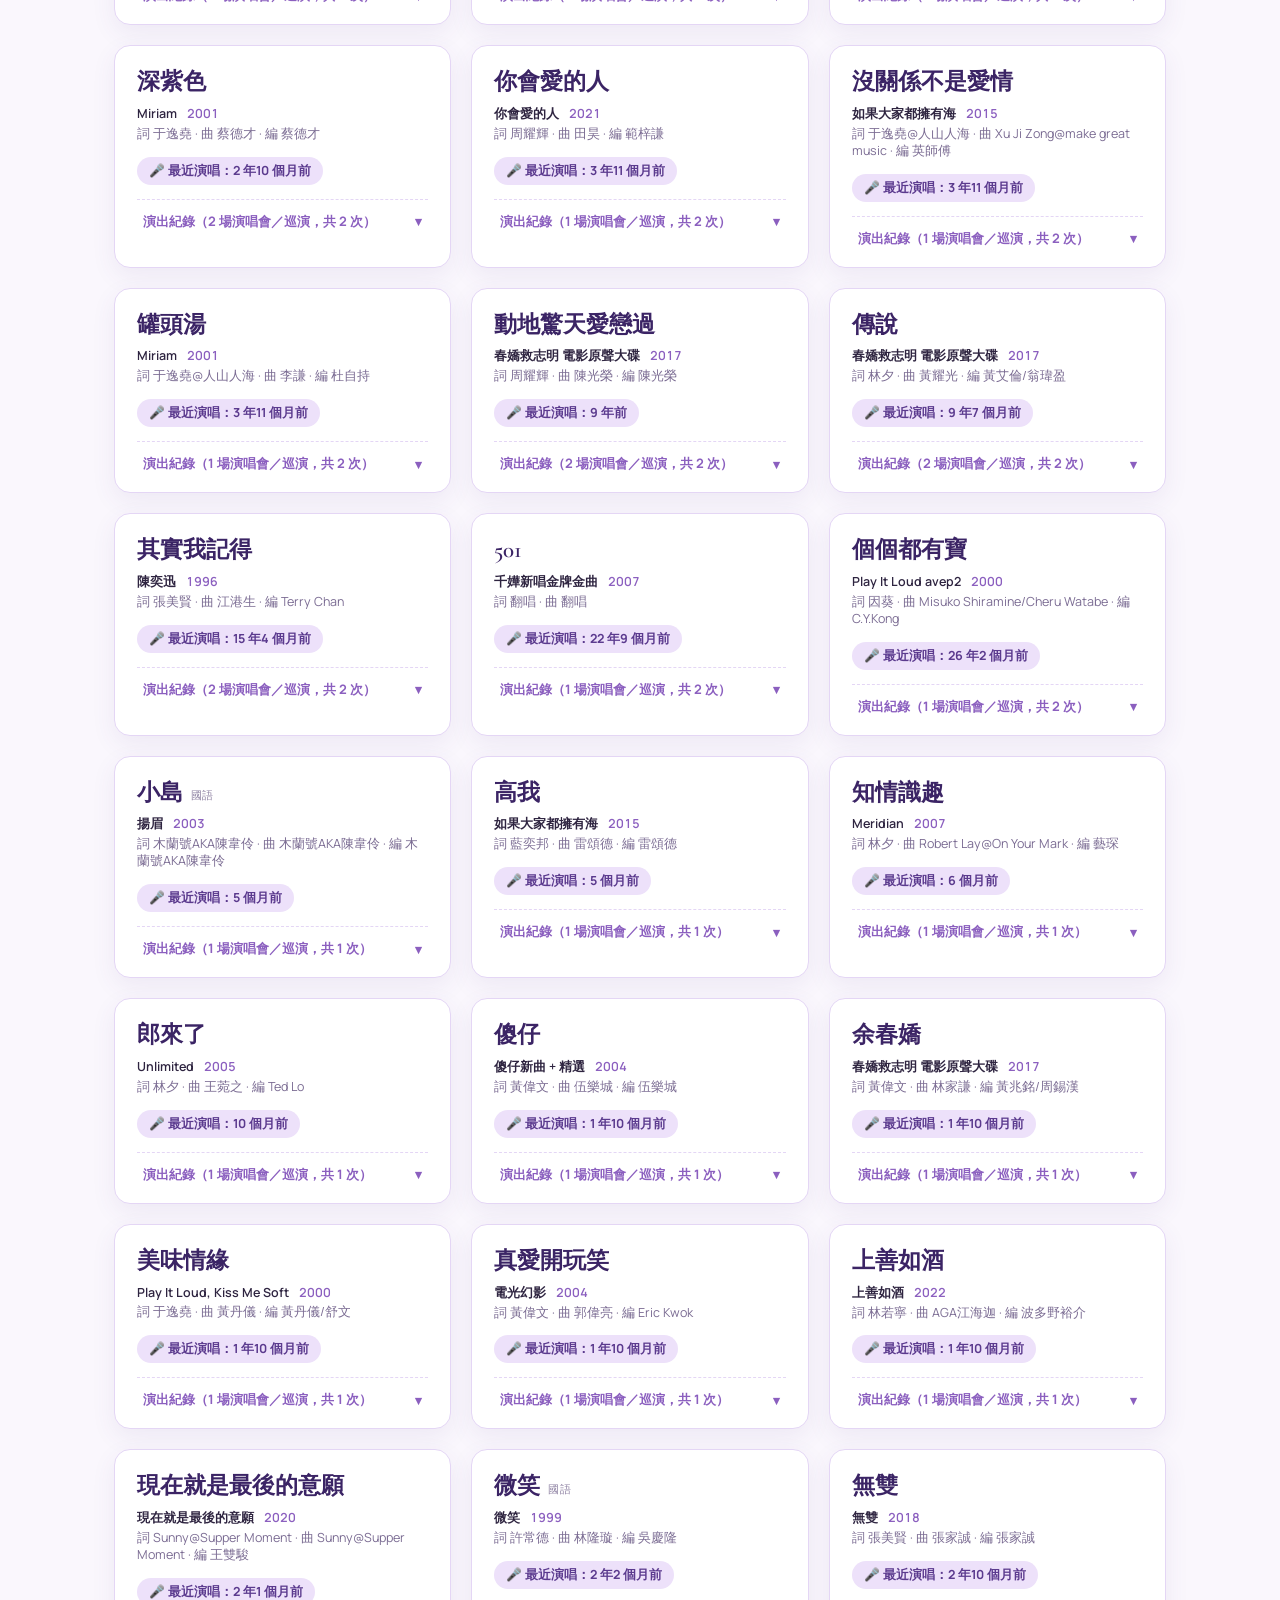
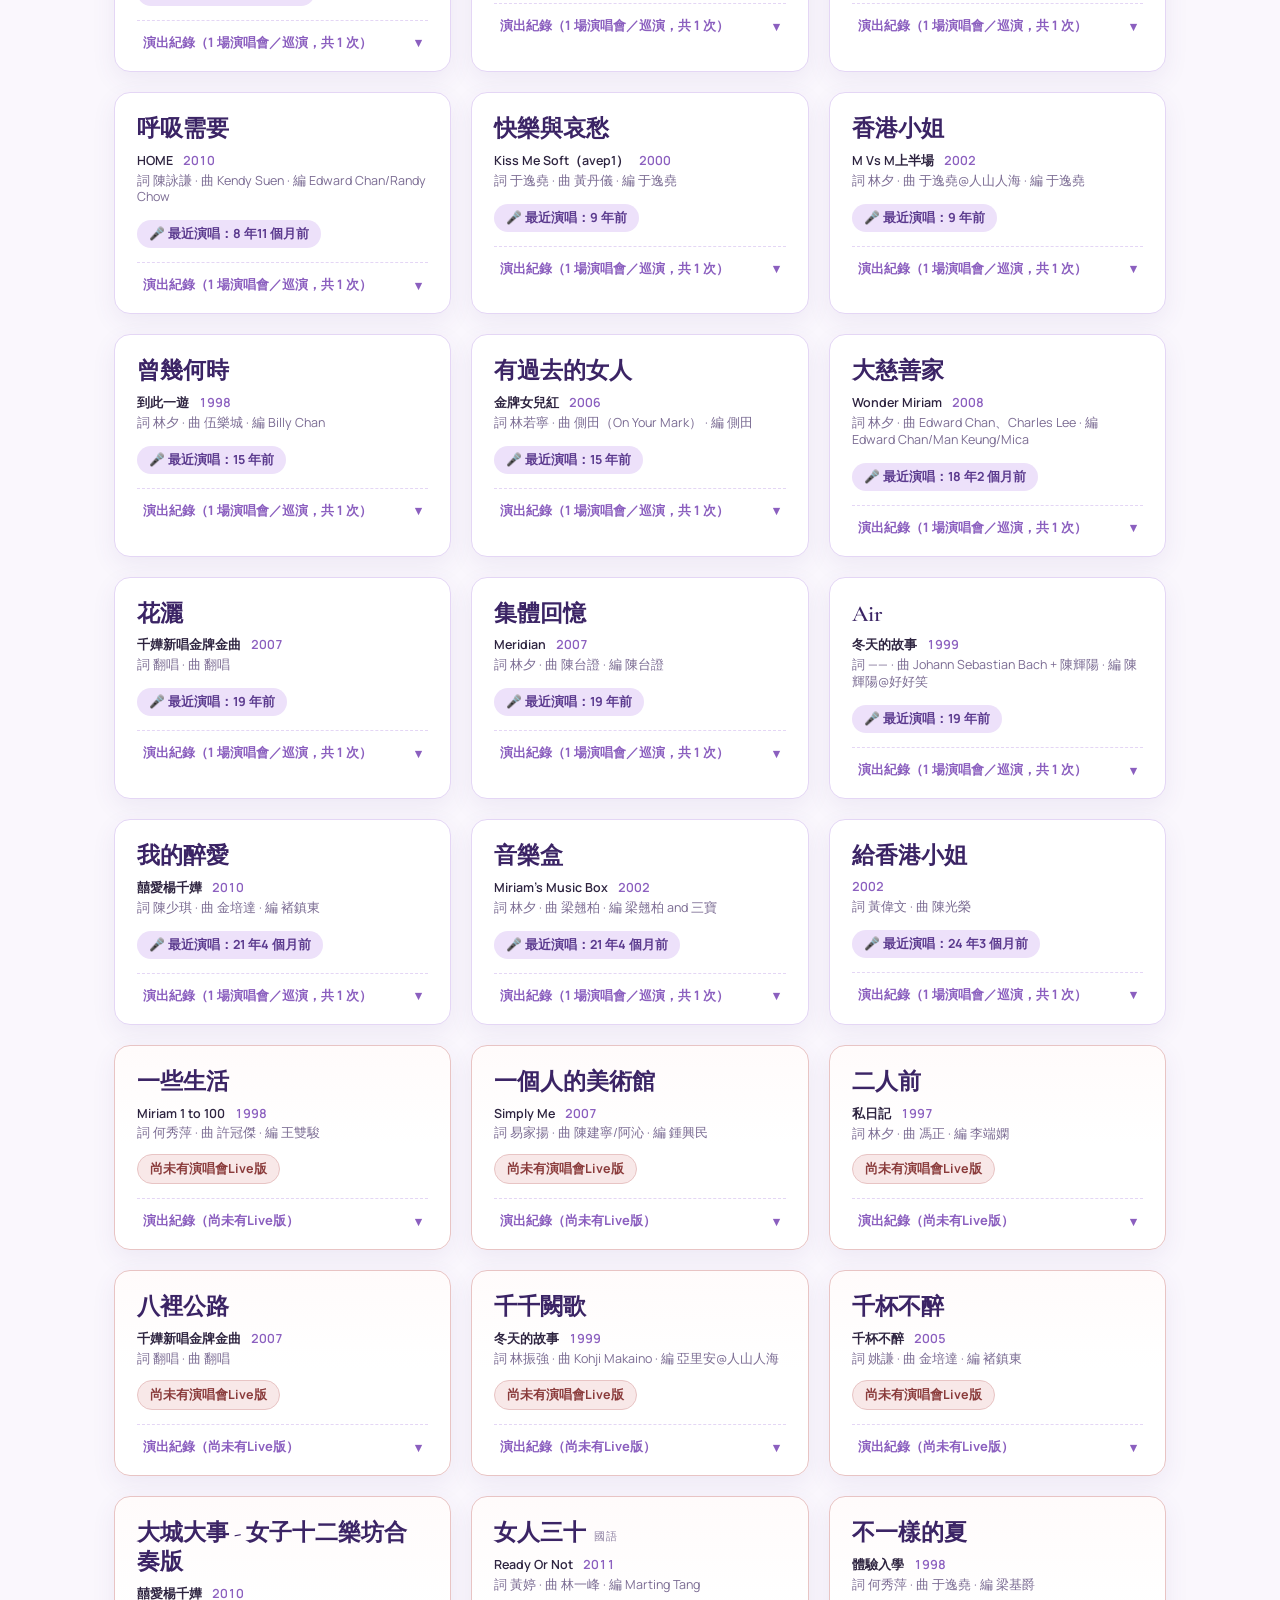
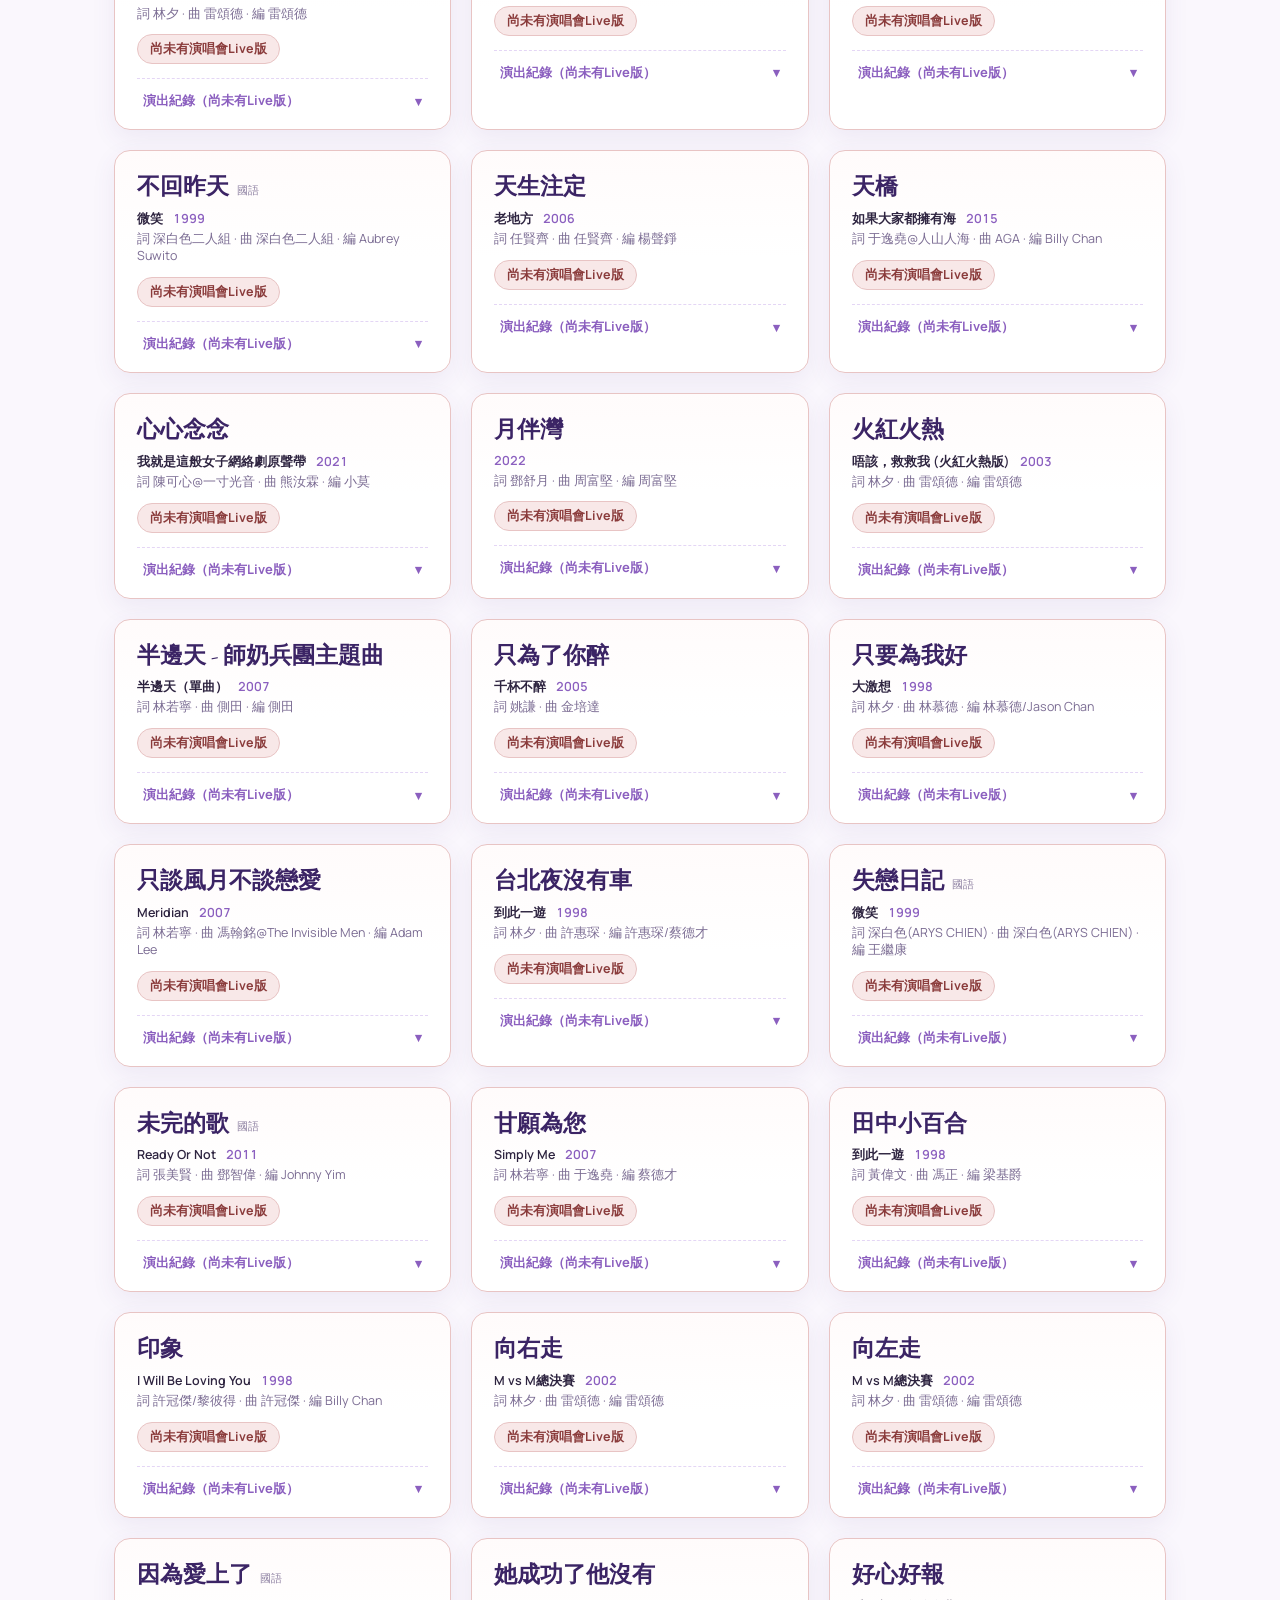
==== commit 8f2588b5: "Tighten silent-since year filter and Fun Facts copy. Replace the dual year range with a compact sing" ====
--- a/index.html
+++ b/index.html
@@ -37,17 +37,11 @@
           <option value="shows-desc">按演出場次 高→低</option>
           <option value="shows-asc">按演出場次 低→高</option>
         </select>
-        <div class="year-range" id="year-range" aria-label="最近演唱年份範圍">
-          <div class="year-range-head">
-            <span class="year-range-title">最近演唱</span>
-            <span class="year-range-value" id="year-range-value">—</span>
-          </div>
-          <div class="year-range-slider">
-            <div class="year-range-rail"></div>
-            <div class="year-range-fill" id="year-range-fill"></div>
-            <input type="range" id="year-from" class="year-range-input" aria-label="起始年份" />
-            <input type="range" id="year-to" class="year-range-input" aria-label="結束年份" />
-          </div>
+        <div class="silent-since" id="silent-since">
+          <label class="silent-since-label" for="silent-since-year">
+            <span id="silent-since-text">不限年份</span>
+          </label>
+          <input type="range" id="silent-since-year" class="silent-since-input" aria-label="自某年後未唱" />
         </div>
       </div>
       <div class="result-count" id="result-count"></div>
--- a/css/styles.css
+++ b/css/styles.css
@@ -145,17 +145,16 @@
   margin:-10px 0 20px;
 }
 
-.list-toolbar .filter-pills,
-.list-toolbar .song-controls{
+.list-toolbar .filter-pills{
   flex:0 0 auto;
 }
 
 .song-controls{
   display:flex;
-  flex-wrap:wrap;
-  gap:10px 14px;
-  align-items:center;
-  flex:1 1 280px;
+  flex-wrap:nowrap;
+  gap:8px;
+  align-items:center;
+  flex:1 1 auto;
   min-width:0;
 }
 
@@ -163,109 +162,96 @@
   display:none;
 }
 
-.year-range{
-  flex:1 1 200px;
-  min-width:180px;
-  max-width:340px;
+.silent-since{
+  display:flex;
+  align-items:center;
+  gap:10px;
+  flex:0 1 260px;
+  min-width:0;
+  max-width:280px;
+  height:36px;
+  padding:0 12px 0 14px;
   background:var(--surface);
   border:1px solid var(--border);
-  border-radius:16px;
-  padding:8px 14px 10px;
+  border-radius:999px;
   box-shadow:var(--shadow);
 }
 
-.year-range-head{
-  display:flex;
-  align-items:baseline;
-  justify-content:space-between;
-  gap:10px;
-  margin-bottom:2px;
-}
-
-.year-range-title{
-  font-size:11px;
-  font-weight:700;
-  letter-spacing:.04em;
-  color:var(--text-muted);
-}
-
-.year-range-value{
-  font-size:13px;
+.silent-since-label{
+  flex:0 0 auto;
+  font-size:12px;
   font-weight:700;
   color:var(--purple-700);
+  white-space:nowrap;
   font-variant-numeric:tabular-nums;
-}
-
-.year-range-slider{
-  position:relative;
+  cursor:default;
+}
+
+.silent-since-input{
+  flex:1 1 90px;
+  min-width:72px;
+  width:100%;
   height:28px;
-}
-
-.year-range-rail,
-.year-range-fill{
-  position:absolute;
-  top:50%;
-  height:4px;
-  border-radius:999px;
-  transform:translateY(-50%);
-  pointer-events:none;
-}
-
-.year-range-rail{
-  left:0;
-  right:0;
-  background:var(--purple-150);
-}
-
-.year-range-fill{
-  background:var(--purple-700);
-}
-
-.year-range-input{
-  position:absolute;
-  left:0;
-  width:100%;
-  top:50%;
   margin:0;
-  transform:translateY(-50%);
   -webkit-appearance:none;
   appearance:none;
   background:transparent;
-  pointer-events:none;
-  height:28px;
-}
-
-.year-range-input::-webkit-slider-thumb{
+  cursor:pointer;
+}
+
+.silent-since-input:focus{
+  outline:none;
+}
+
+.silent-since-input::-webkit-slider-runnable-track{
+  height:4px;
+  border-radius:999px;
+  background:linear-gradient(90deg, var(--purple-700), var(--purple-300));
+}
+
+.silent-since-input::-webkit-slider-thumb{
   -webkit-appearance:none;
   appearance:none;
-  pointer-events:auto;
-  width:18px;
-  height:18px;
+  width:16px;
+  height:16px;
+  margin-top:-6px;
   border-radius:50%;
   background:#fff;
   border:2px solid var(--purple-700);
-  box-shadow:0 1px 3px rgba(80,40,90,.25);
+  box-shadow:0 1px 2px rgba(80,40,90,.2);
   cursor:grab;
 }
 
-.year-range-input::-webkit-slider-thumb:active{
+.silent-since-input:active::-webkit-slider-thumb{
   cursor:grabbing;
 }
 
-.year-range-input::-moz-range-thumb{
-  pointer-events:auto;
-  width:18px;
-  height:18px;
+.silent-since-input::-moz-range-track{
+  height:4px;
+  border-radius:999px;
+  background:linear-gradient(90deg, var(--purple-700), var(--purple-300));
+  border:none;
+}
+
+.silent-since-input::-moz-range-thumb{
+  width:16px;
+  height:16px;
   border-radius:50%;
   background:#fff;
   border:2px solid var(--purple-700);
-  box-shadow:0 1px 3px rgba(80,40,90,.25);
+  box-shadow:0 1px 2px rgba(80,40,90,.2);
   cursor:grab;
 }
 
-.year-range-input::-moz-range-track{
-  background:transparent;
-  border:none;
+@media (max-width:640px){
+  .song-controls{
+    flex-wrap:wrap;
+    width:100%;
+  }
+  .silent-since{
+    flex:1 1 100%;
+    max-width:none;
+  }
 }
 
 .filter-pills{
@@ -302,6 +288,7 @@
 }
 
 .song-sort{
+  flex:0 0 auto;
   font-family:'Manrope', sans-serif;
   font-size:13px;
   font-weight:600;
@@ -310,6 +297,7 @@
   border:1px solid var(--border);
   border-radius:999px;
   padding:8px 14px;
+  height:36px;
   box-shadow:var(--shadow);
   cursor:pointer;
   max-width:100%;
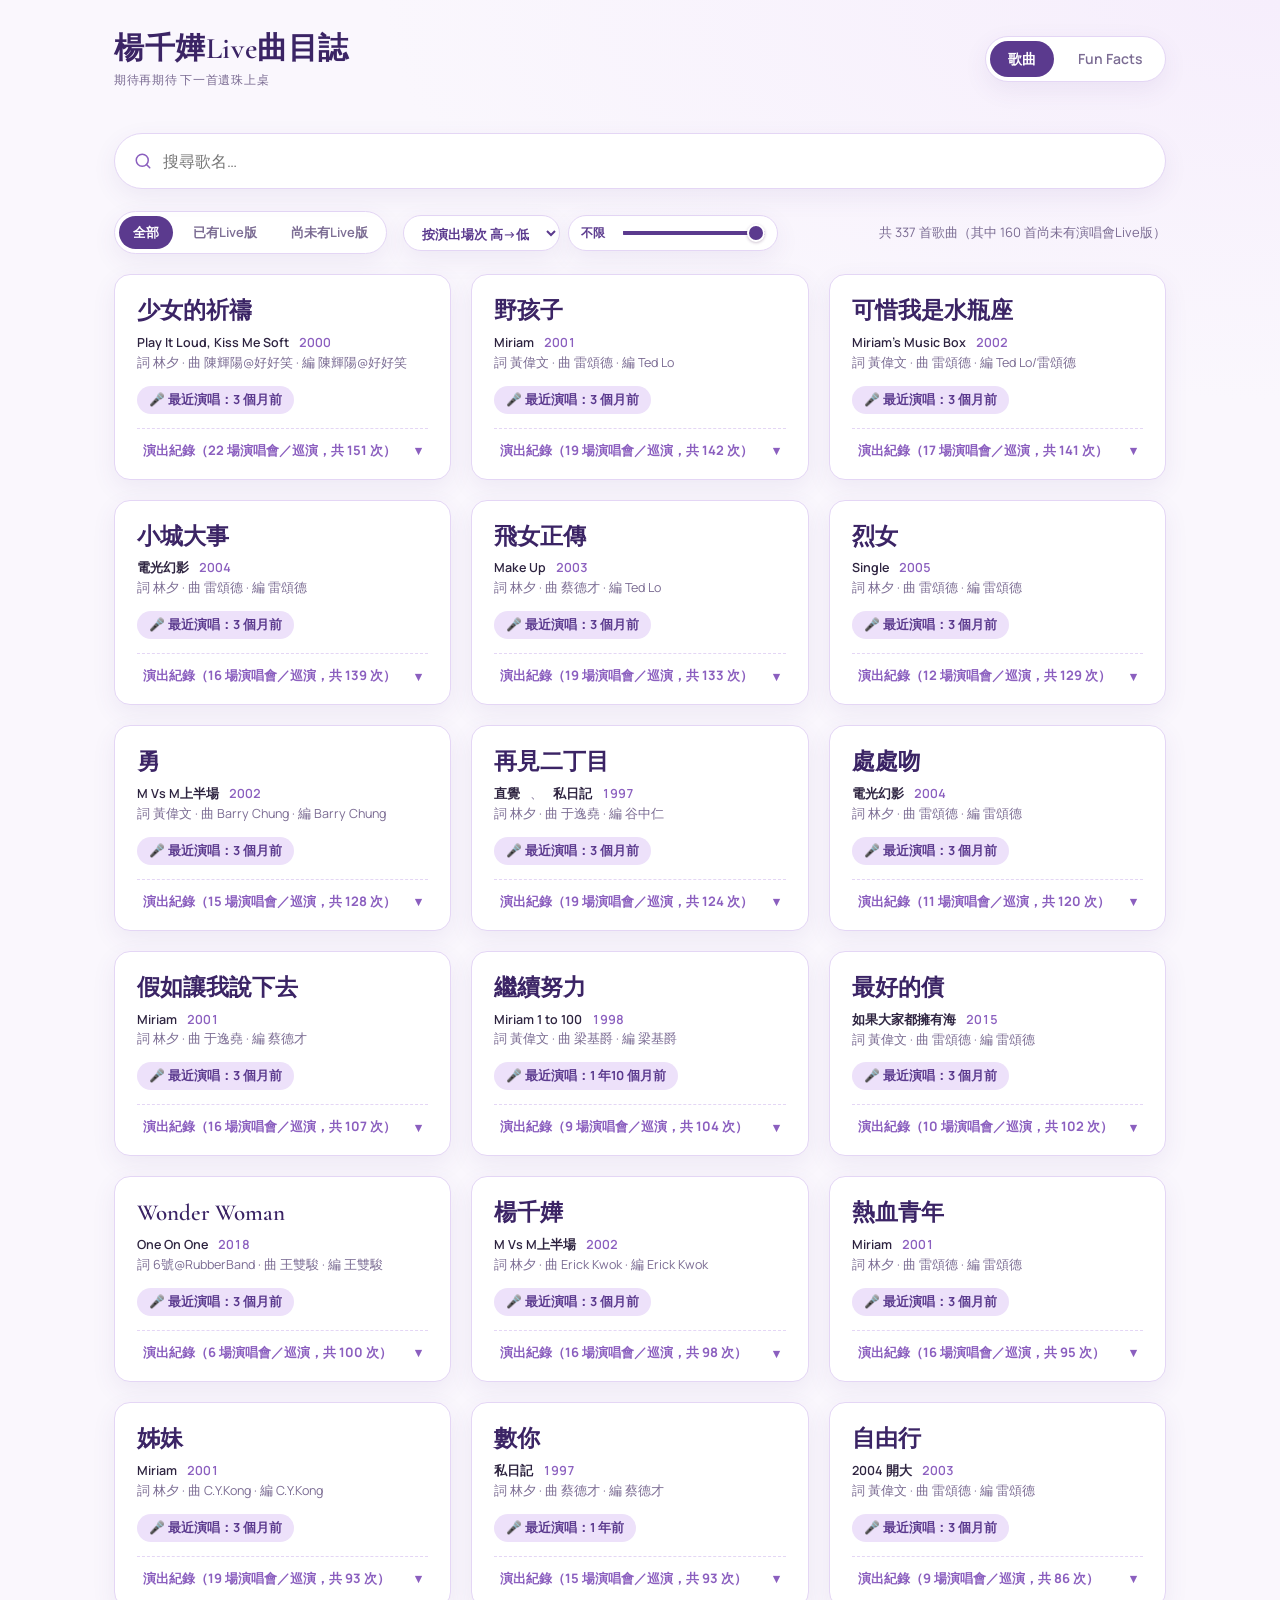
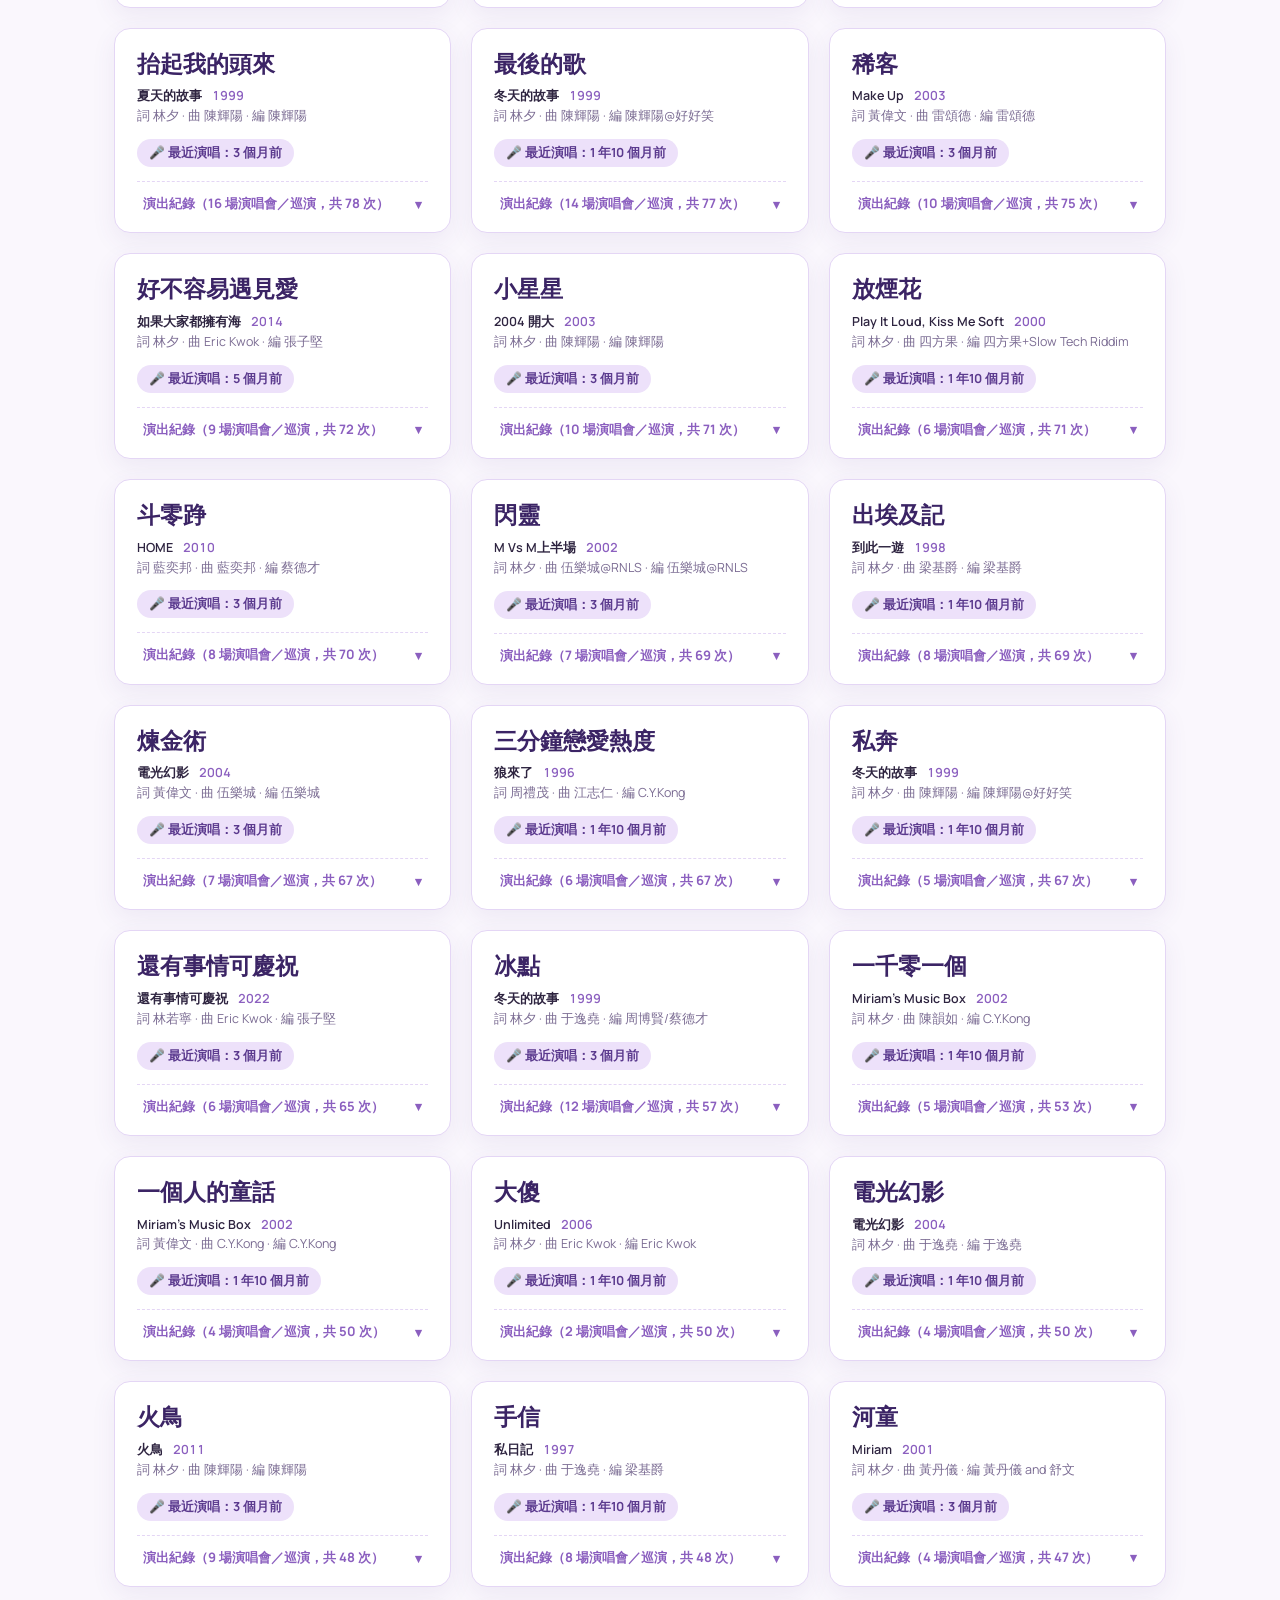
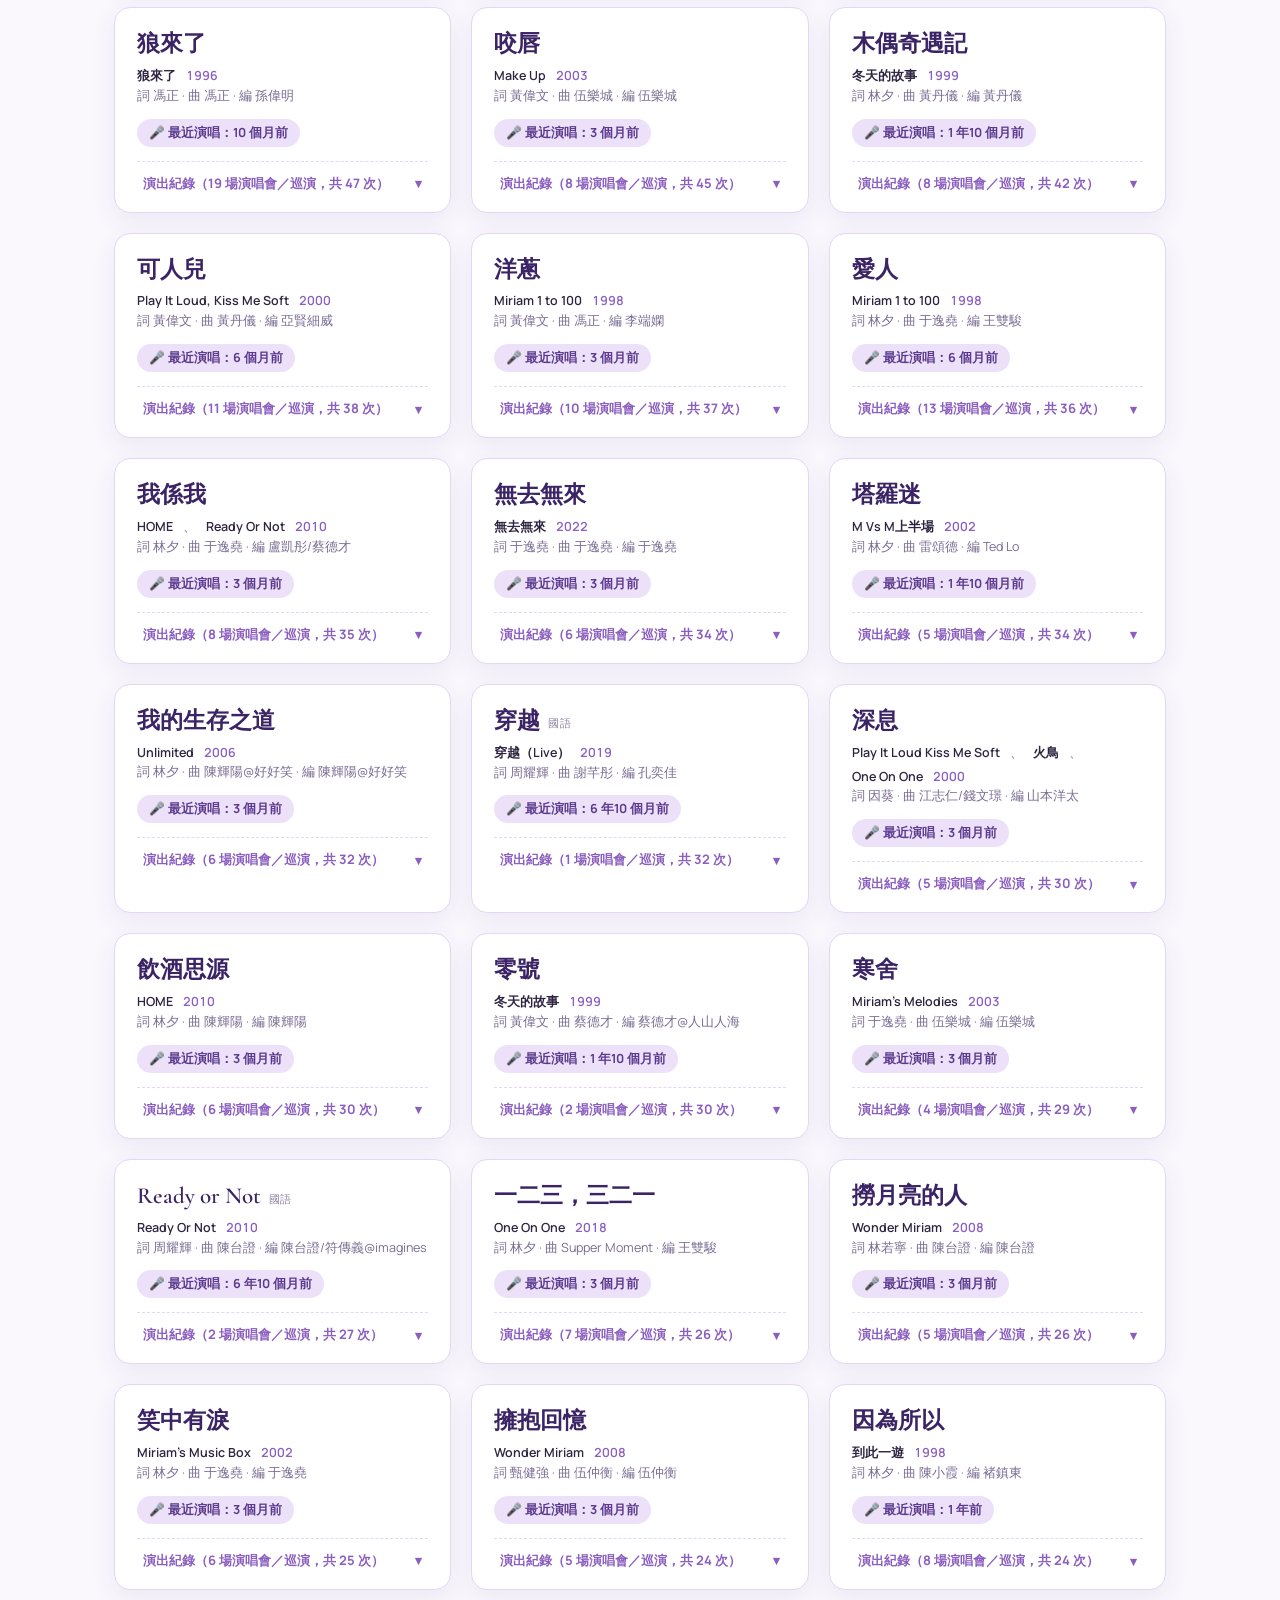
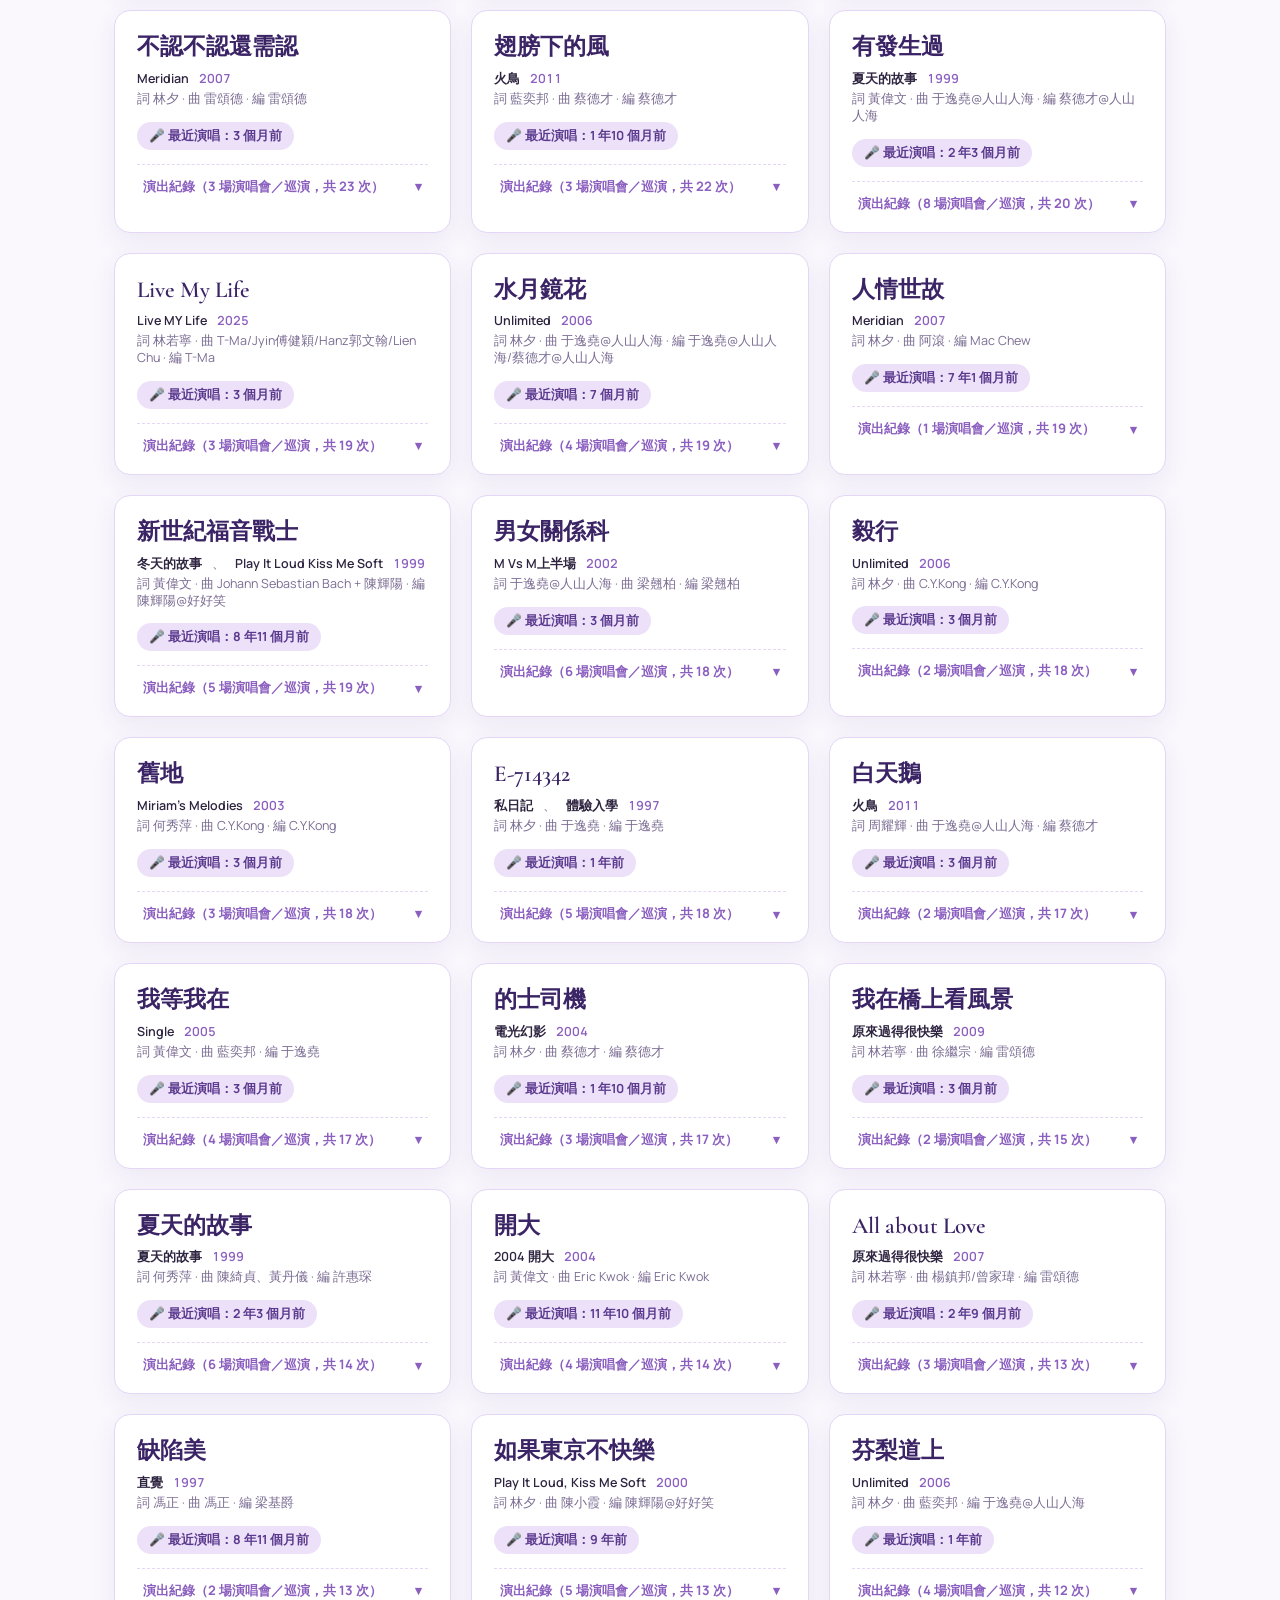
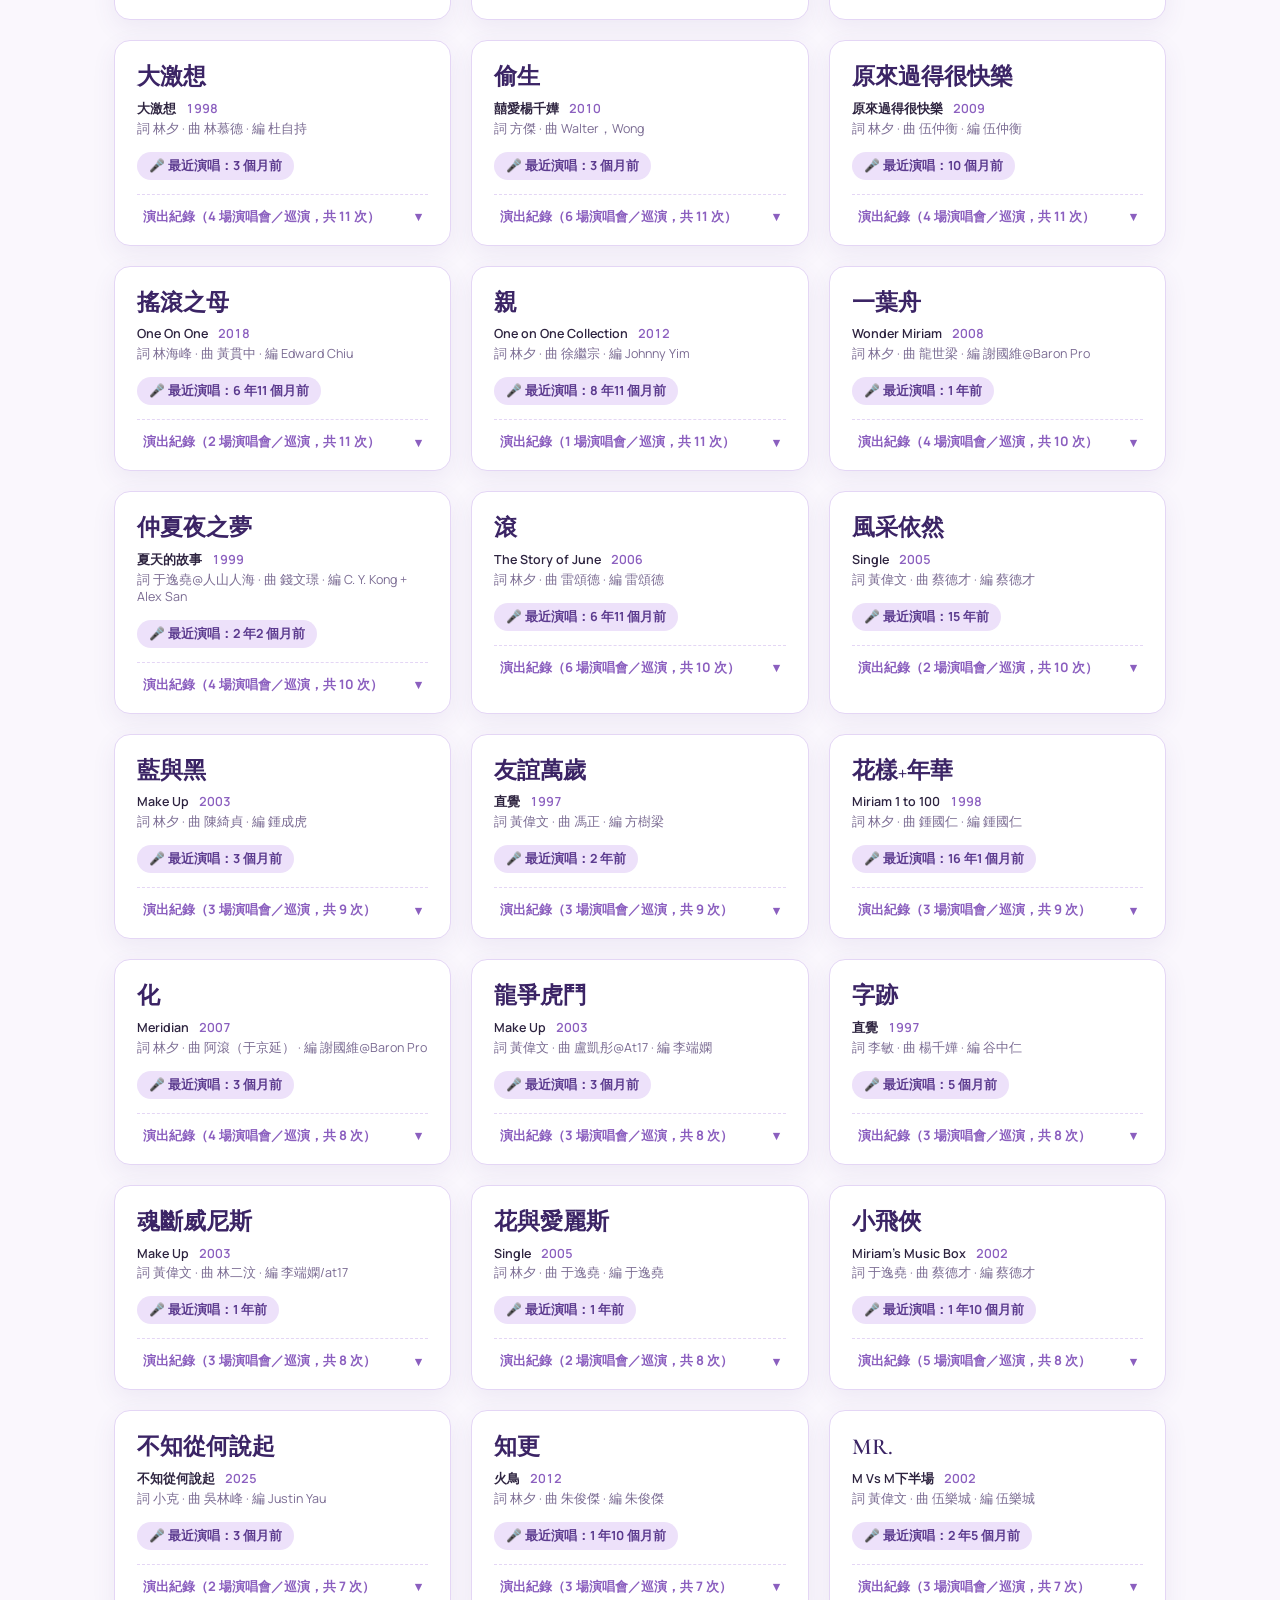
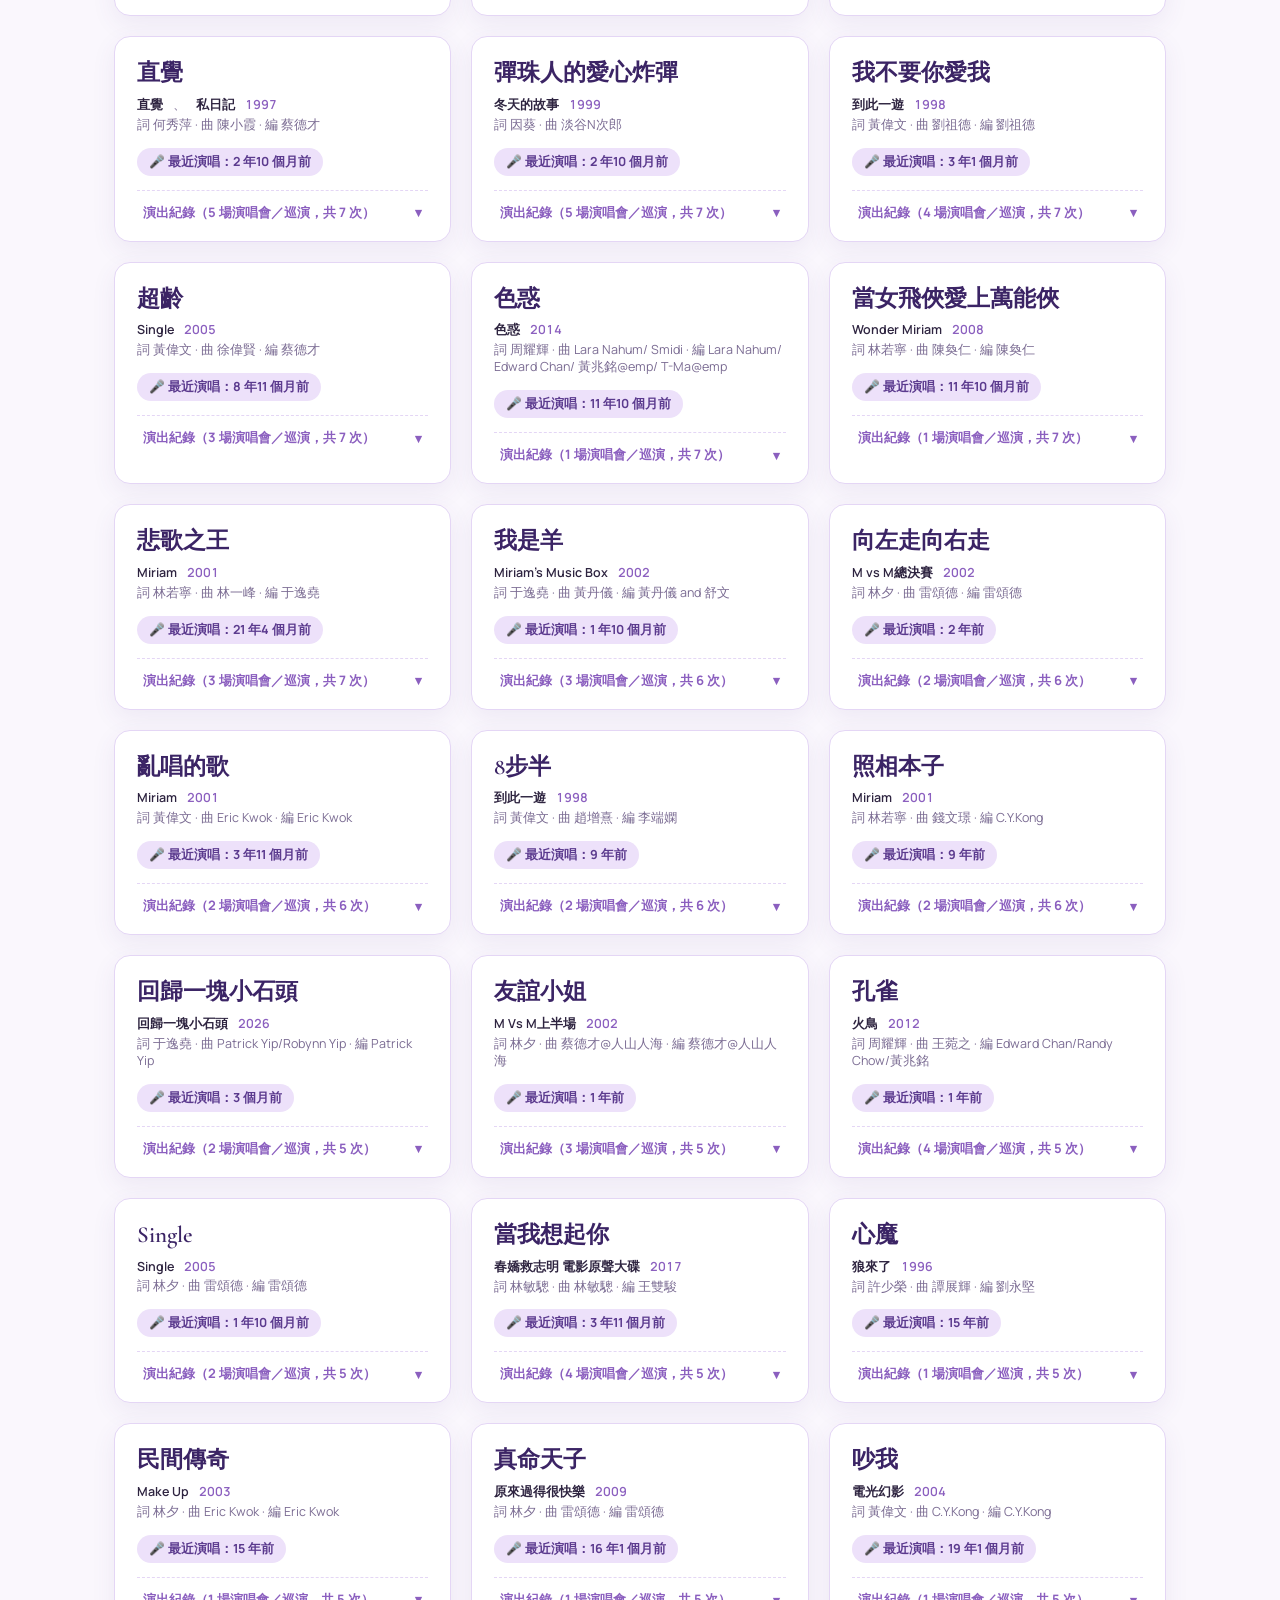
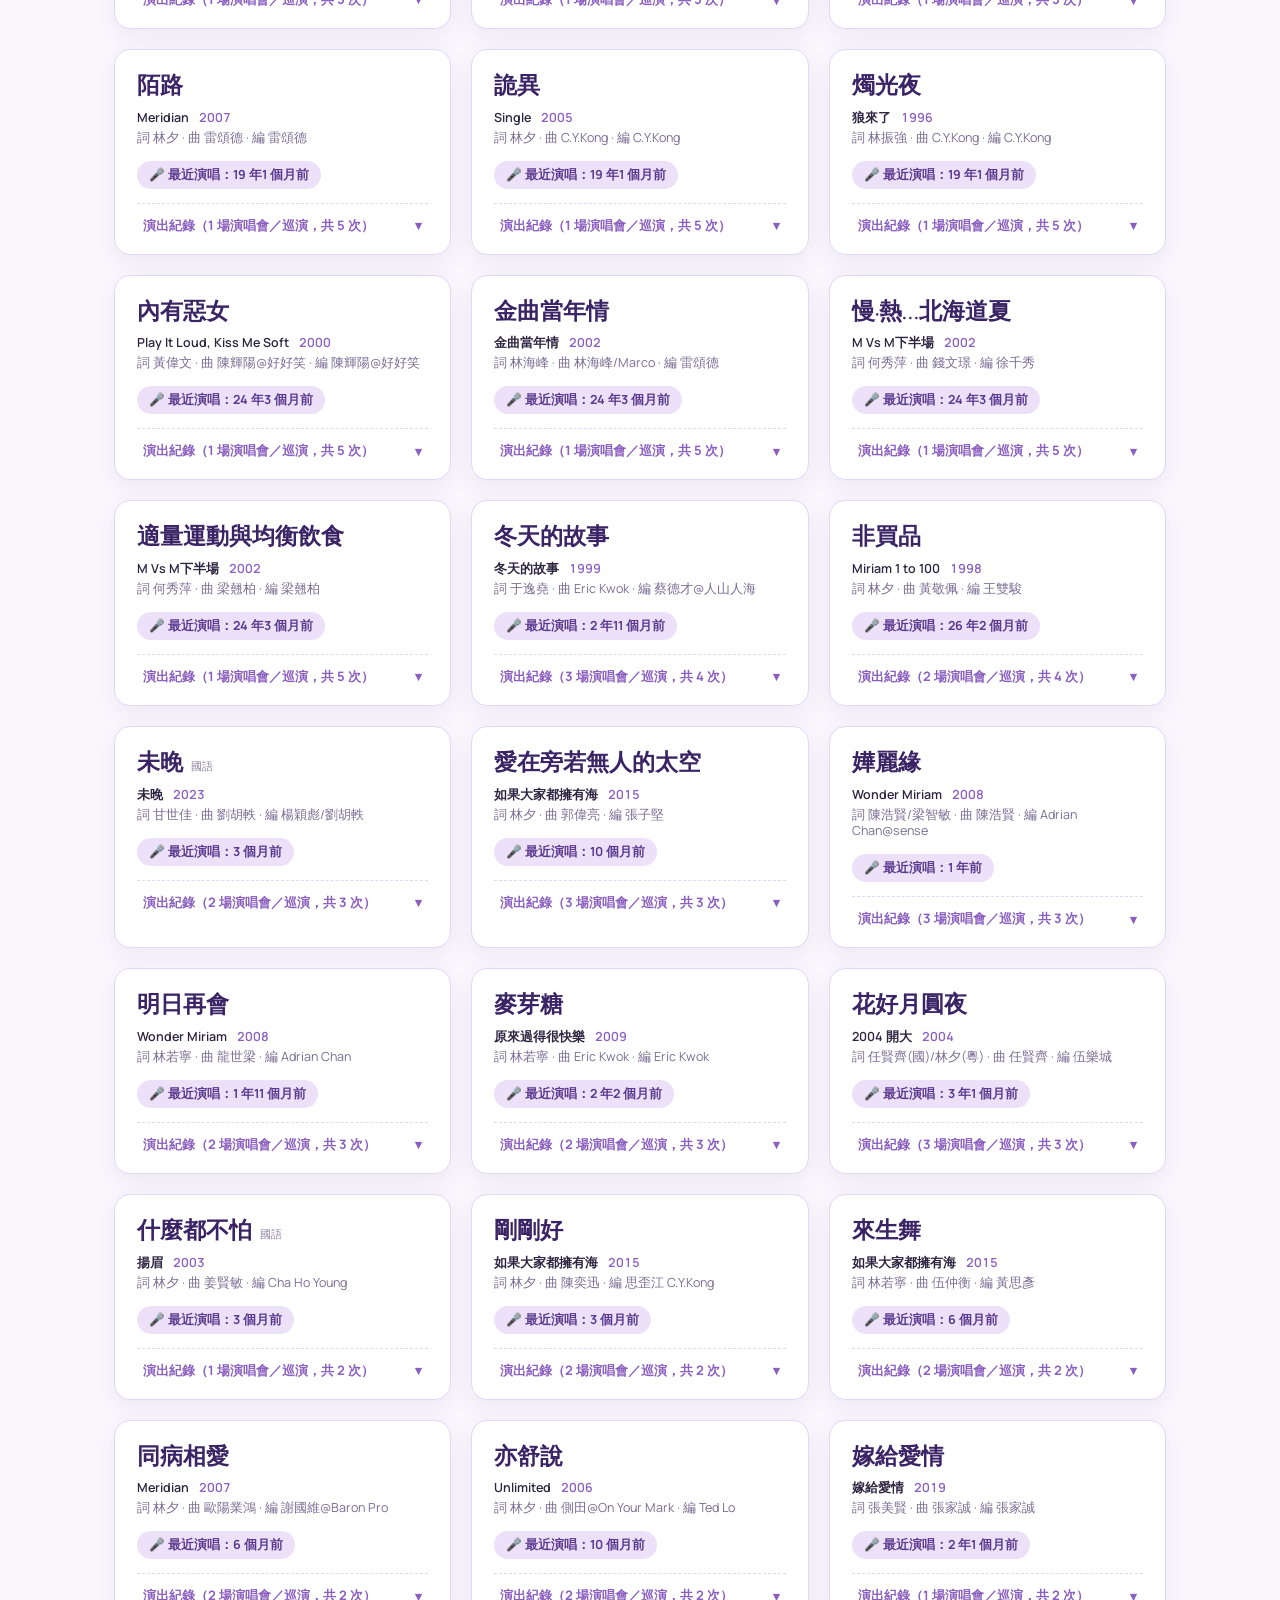
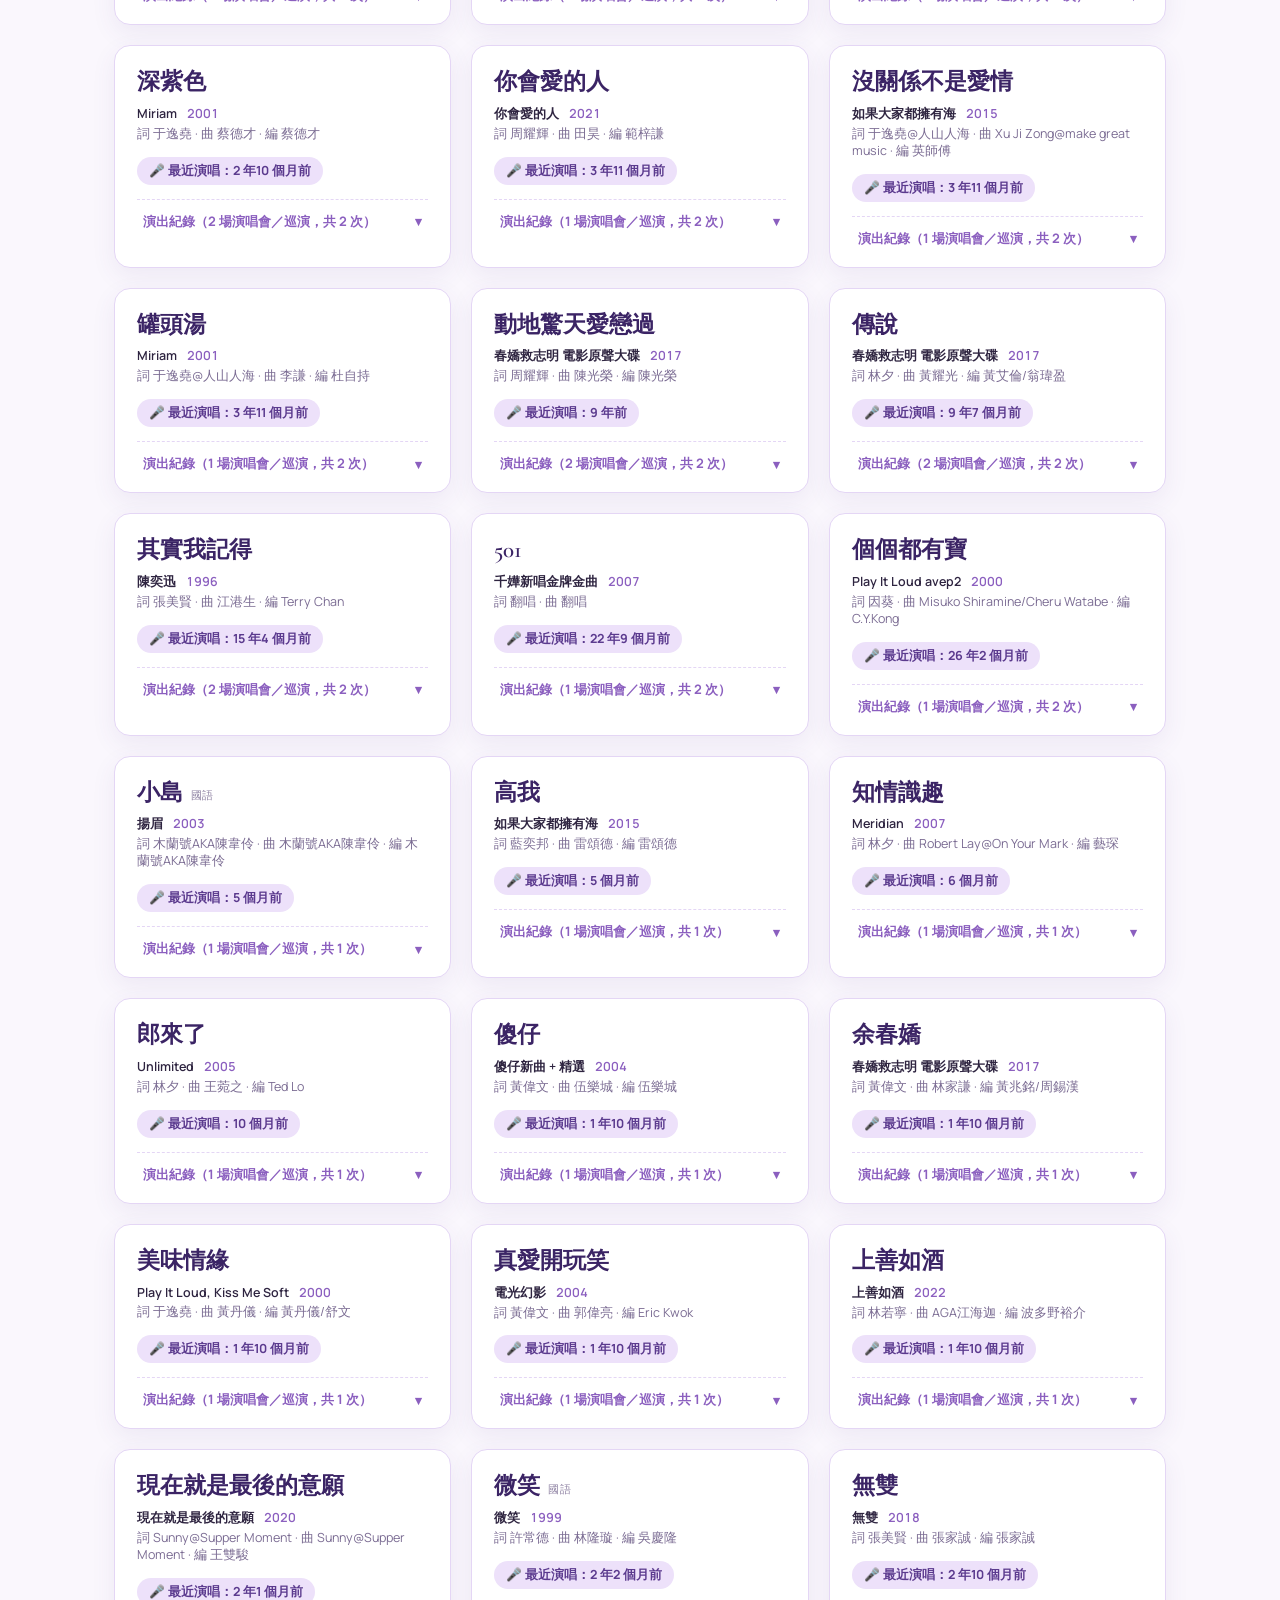
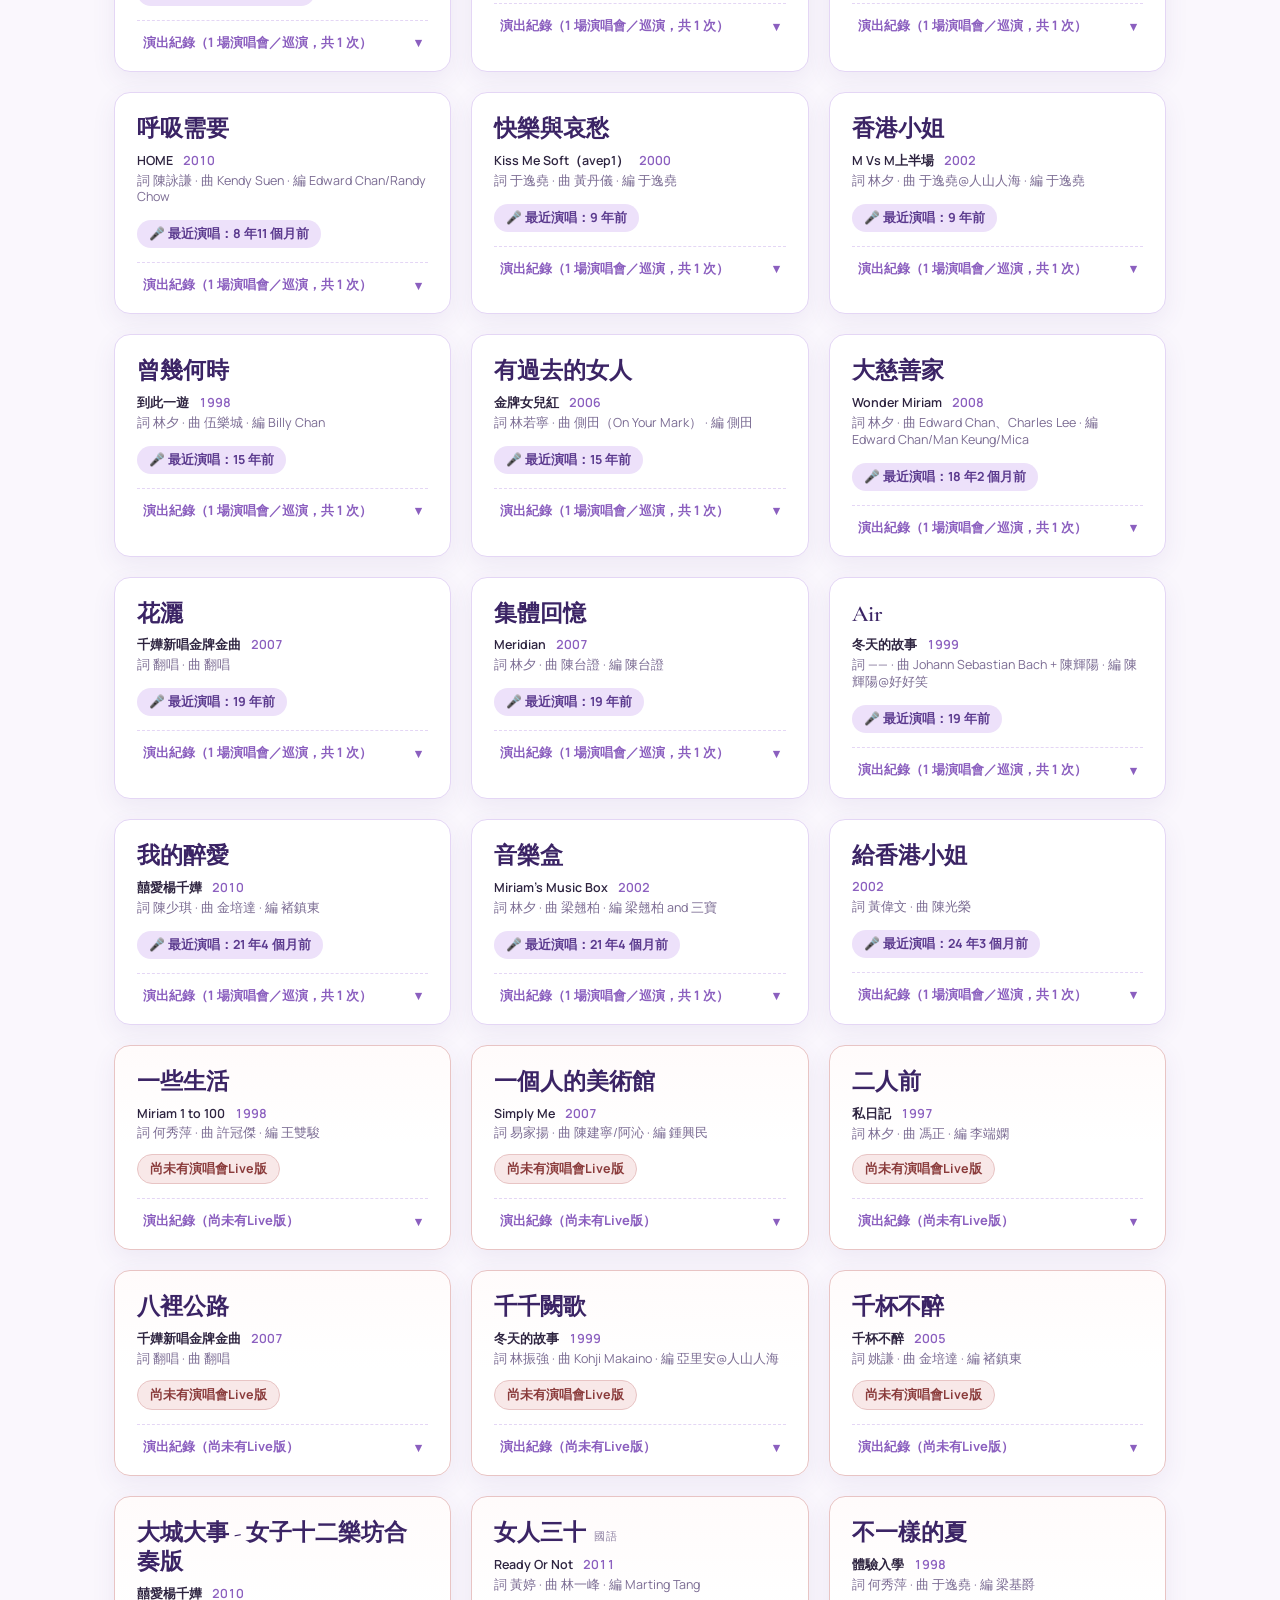
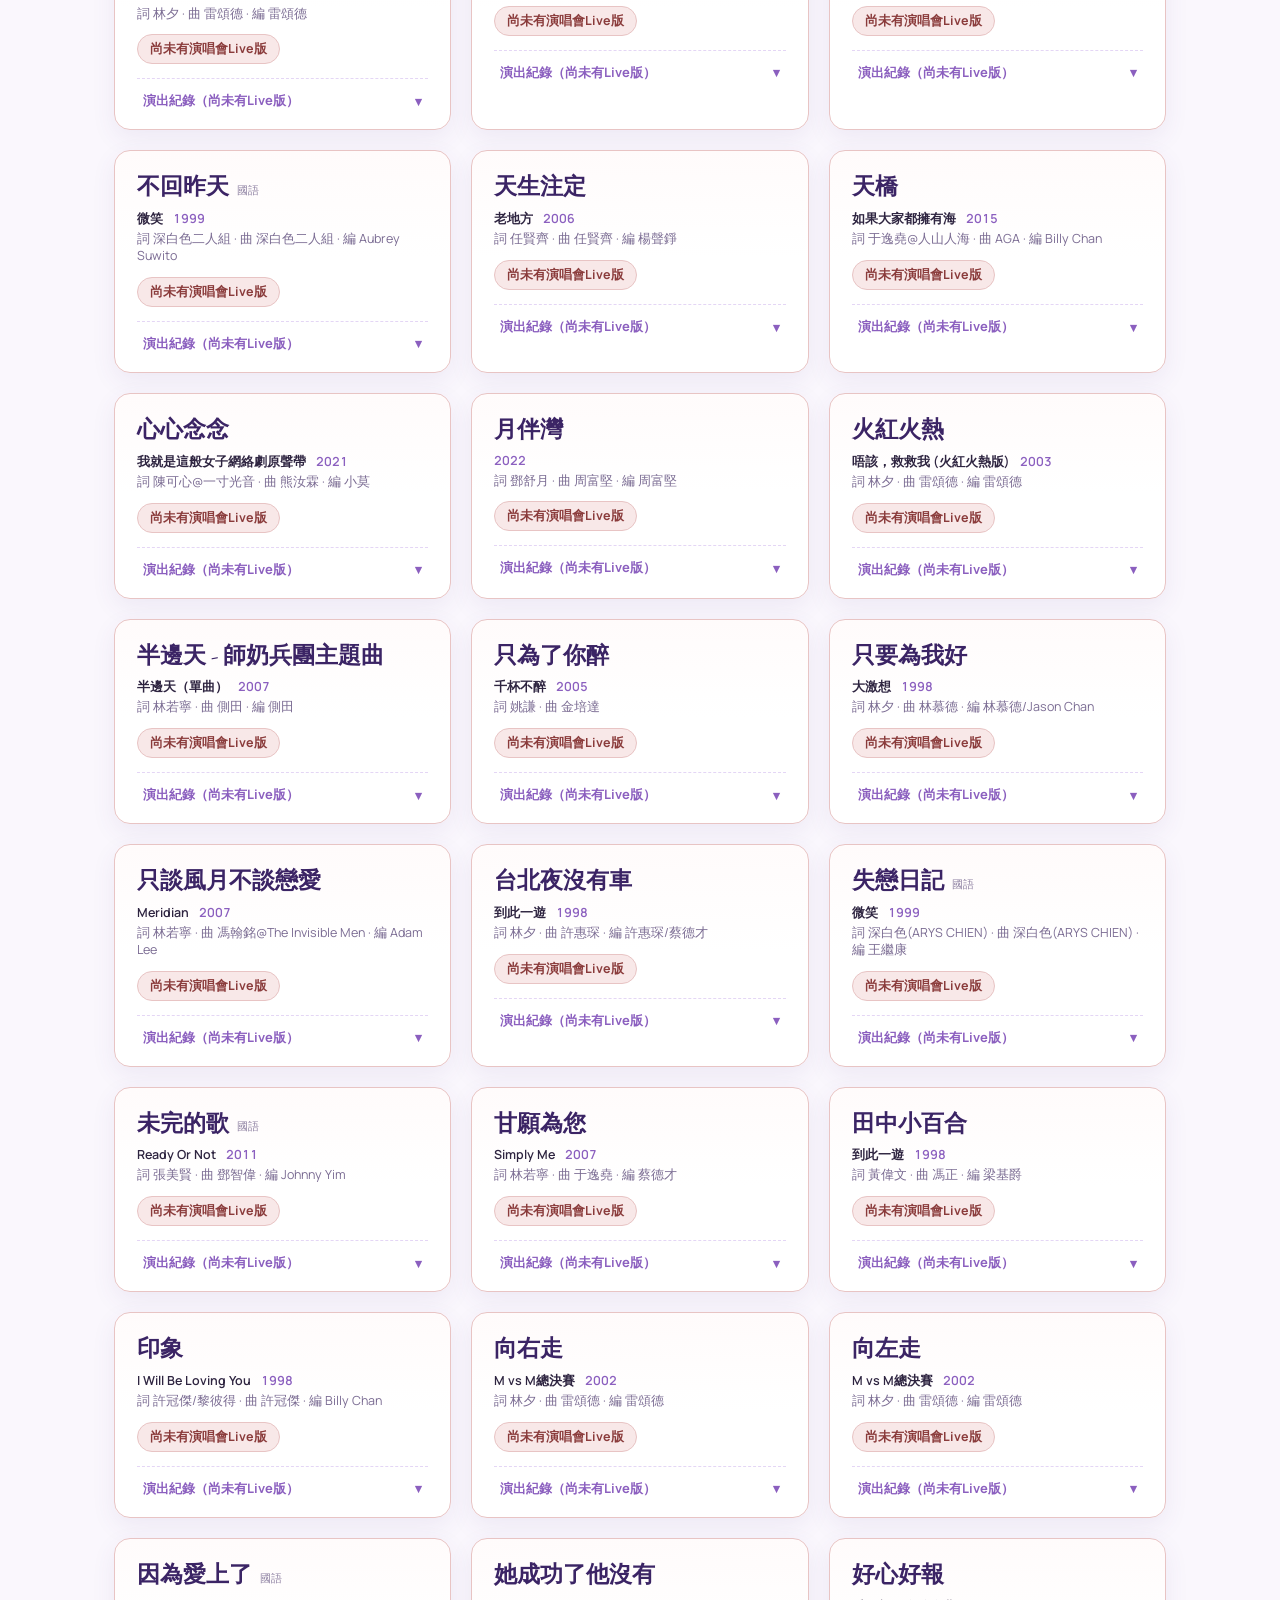
==== commit c8e25d5f: "Shareable song URLs, in-page Fun Facts overlays, and refreshed credits. Add a shared overlay for son" ====
--- a/index.html
+++ b/index.html
@@ -9,7 +9,7 @@
 <body>
   <header class="site-header">
     <div class="brand">
-      <div class="brand-title">楊千嬅Live曲目誌</div>
+      <a href="index.html" class="brand-title">楊千嬅Live曲目誌</a>
       <div class="brand-sub">期待再期待 下一首遺珠上桌</div>
     </div>
     <nav class="site-nav">
@@ -37,11 +37,9 @@
           <option value="shows-desc">按演出場次 高→低</option>
           <option value="shows-asc">按演出場次 低→高</option>
         </select>
-        <div class="silent-since" id="silent-since">
-          <label class="silent-since-label" for="silent-since-year">
-            <span id="silent-since-text">不限年份</span>
-          </label>
-          <input type="range" id="silent-since-year" class="silent-since-input" aria-label="自某年後未唱" />
+        <div class="silent-since" id="silent-since" title="拖曳以篩選：自該年後未再演唱的歌曲">
+          <span class="silent-since-label" id="silent-since-text">不限</span>
+          <input type="range" id="silent-since-year" class="silent-since-input" aria-label="自某年後未唱過" />
         </div>
       </div>
       <div class="result-count" id="result-count"></div>
@@ -64,13 +62,13 @@
   </div>
 
   <footer class="site-disclaimer">
-    <strong>Disclaimer</strong>
-    本站為歌迷自發製作的非官方資料庫；資料或有疏漏，僅供參考。歌單與場次整理特別感謝羽佩、Frankie的《楊千嬅演唱會Live歌曲熱力圖》及相關資料，以及其他歌迷分享的 rundown資料。
-    設計與維護：anchun。
-    <div class="last-updated" id="last-updated"></div>
+    <strong>關於本站與致謝</strong>
+    <p>本站為千嬅歌迷自發製作的非官方資料庫，資料或有疏漏，僅供參考。特別感謝羽佩與 Frankie 最初的《楊千嬅演唱會 Live 歌曲熱力圖》帶來啟發，以及羽佩的《楊千嬅 Live 影響力係數榜》整理的歌單與場次資料；亦感謝其他歌迷各平台無私分享歌單，讓這份紀錄更完整。</p>
+    <p class="disclaimer-meta">設計與維護：anchun  |  <span class="last-updated" id="last-updated">最後更新：—</span></p>
   </footer>
 
   <script src="js/data.js"></script>
+  <script src="js/overlay.js"></script>
   <script src="js/last-updated.js" defer></script>
   <script src="js/main.js" defer></script>
 </body>
--- a/css/styles.css
+++ b/css/styles.css
@@ -57,6 +57,11 @@
   font-size:30px;
   color:var(--purple-900);
   letter-spacing:0.02em;
+  text-decoration:none;
+}
+
+a.brand-title:hover{
+  color:var(--purple-700);
 }
 
 .brand-sub{
@@ -165,12 +170,11 @@
 .silent-since{
   display:flex;
   align-items:center;
-  gap:10px;
-  flex:0 1 260px;
-  min-width:0;
-  max-width:280px;
+  gap:8px;
+  flex:0 0 auto;
   height:36px;
-  padding:0 12px 0 14px;
+  width:210px;
+  padding:0 12px;
   background:var(--surface);
   border:1px solid var(--border);
   border-radius:999px;
@@ -179,46 +183,60 @@
 
 .silent-since-label{
   flex:0 0 auto;
+  min-width:2.8em;
   font-size:12px;
   font-weight:700;
   color:var(--purple-700);
   white-space:nowrap;
   font-variant-numeric:tabular-nums;
-  cursor:default;
 }
 
 .silent-since-input{
-  flex:1 1 90px;
-  min-width:72px;
-  width:100%;
-  height:28px;
+  --silent-pct: 100%;
+  flex:1 1 auto;
+  width:120px;
+  min-width:120px;
+  height:24px;
   margin:0;
+  padding:0;
   -webkit-appearance:none;
   appearance:none;
-  background:transparent;
+  background:linear-gradient(
+    to right,
+    var(--purple-700) 0%,
+    var(--purple-700) var(--silent-pct),
+    var(--purple-150) var(--silent-pct),
+    var(--purple-150) 100%
+  );
+  background-repeat:no-repeat;
+  background-position:center;
+  background-size:100% 4px;
+  border-radius:999px;
   cursor:pointer;
+  touch-action:pan-y;
 }
 
 .silent-since-input:focus{
-  outline:none;
+  outline:2px solid var(--purple-300);
+  outline-offset:2px;
 }
 
 .silent-since-input::-webkit-slider-runnable-track{
   height:4px;
   border-radius:999px;
-  background:linear-gradient(90deg, var(--purple-700), var(--purple-300));
+  background:transparent;
 }
 
 .silent-since-input::-webkit-slider-thumb{
   -webkit-appearance:none;
   appearance:none;
-  width:16px;
-  height:16px;
-  margin-top:-6px;
+  width:18px;
+  height:18px;
+  margin-top:-7px;
   border-radius:50%;
-  background:#fff;
-  border:2px solid var(--purple-700);
-  box-shadow:0 1px 2px rgba(80,40,90,.2);
+  background:var(--purple-700);
+  border:2px solid #fff;
+  box-shadow:0 1px 3px rgba(80,40,90,.28);
   cursor:grab;
 }
 
@@ -229,17 +247,17 @@
 .silent-since-input::-moz-range-track{
   height:4px;
   border-radius:999px;
-  background:linear-gradient(90deg, var(--purple-700), var(--purple-300));
+  background:transparent;
   border:none;
 }
 
 .silent-since-input::-moz-range-thumb{
-  width:16px;
-  height:16px;
+  width:18px;
+  height:18px;
   border-radius:50%;
-  background:#fff;
-  border:2px solid var(--purple-700);
-  box-shadow:0 1px 2px rgba(80,40,90,.2);
+  background:var(--purple-700);
+  border:2px solid #fff;
+  box-shadow:0 1px 3px rgba(80,40,90,.28);
   cursor:grab;
 }
 
@@ -249,8 +267,10 @@
     width:100%;
   }
   .silent-since{
-    flex:1 1 100%;
-    max-width:none;
+    width:100%;
+  }
+  .silent-since-input{
+    min-width:0;
   }
 }
 
@@ -345,6 +365,21 @@
   font-size:23px;
   color:var(--purple-900);
   line-height:1.25;
+}
+
+button.song-title{
+  display:block;
+  width:100%;
+  margin:0;
+  padding:0;
+  border:none;
+  background:transparent;
+  text-align:left;
+  cursor:pointer;
+}
+
+button.song-title:hover{
+  color:var(--purple-700);
 }
 
 .song-lang{
@@ -732,11 +767,19 @@
   letter-spacing:0.04em;
 }
 
-.last-updated{
+.site-disclaimer p{
+  margin:0;
+}
+
+.site-disclaimer .disclaimer-meta{
   margin-top:10px;
   font-size:11px;
-  color:var(--text-muted);
   opacity:0.9;
+}
+
+.last-updated{
+  font-size:inherit;
+  color:inherit;
 }
 
 /* Fun Facts */
@@ -813,9 +856,38 @@
   transition:color .15s ease, text-decoration-color .15s ease;
 }
 
+button.ff-link{
+  display:inline;
+  margin:0;
+  padding:0;
+  border:none;
+  background:transparent;
+  font:inherit;
+  font-weight:600;
+  cursor:pointer;
+  text-align:left;
+}
+
 .ff-link:hover{
   color:var(--purple-900);
   text-decoration-color:var(--purple-300);
+}
+
+.overlay-song{
+  display:flex;
+  flex-direction:column;
+  gap:10px;
+}
+
+.overlay-song-history-label{
+  font-size:12px;
+  font-weight:700;
+  color:var(--text-muted);
+  letter-spacing:.04em;
+}
+
+.overlay-song .history-list{
+  max-height:none;
 }
 
 .ff-sub{
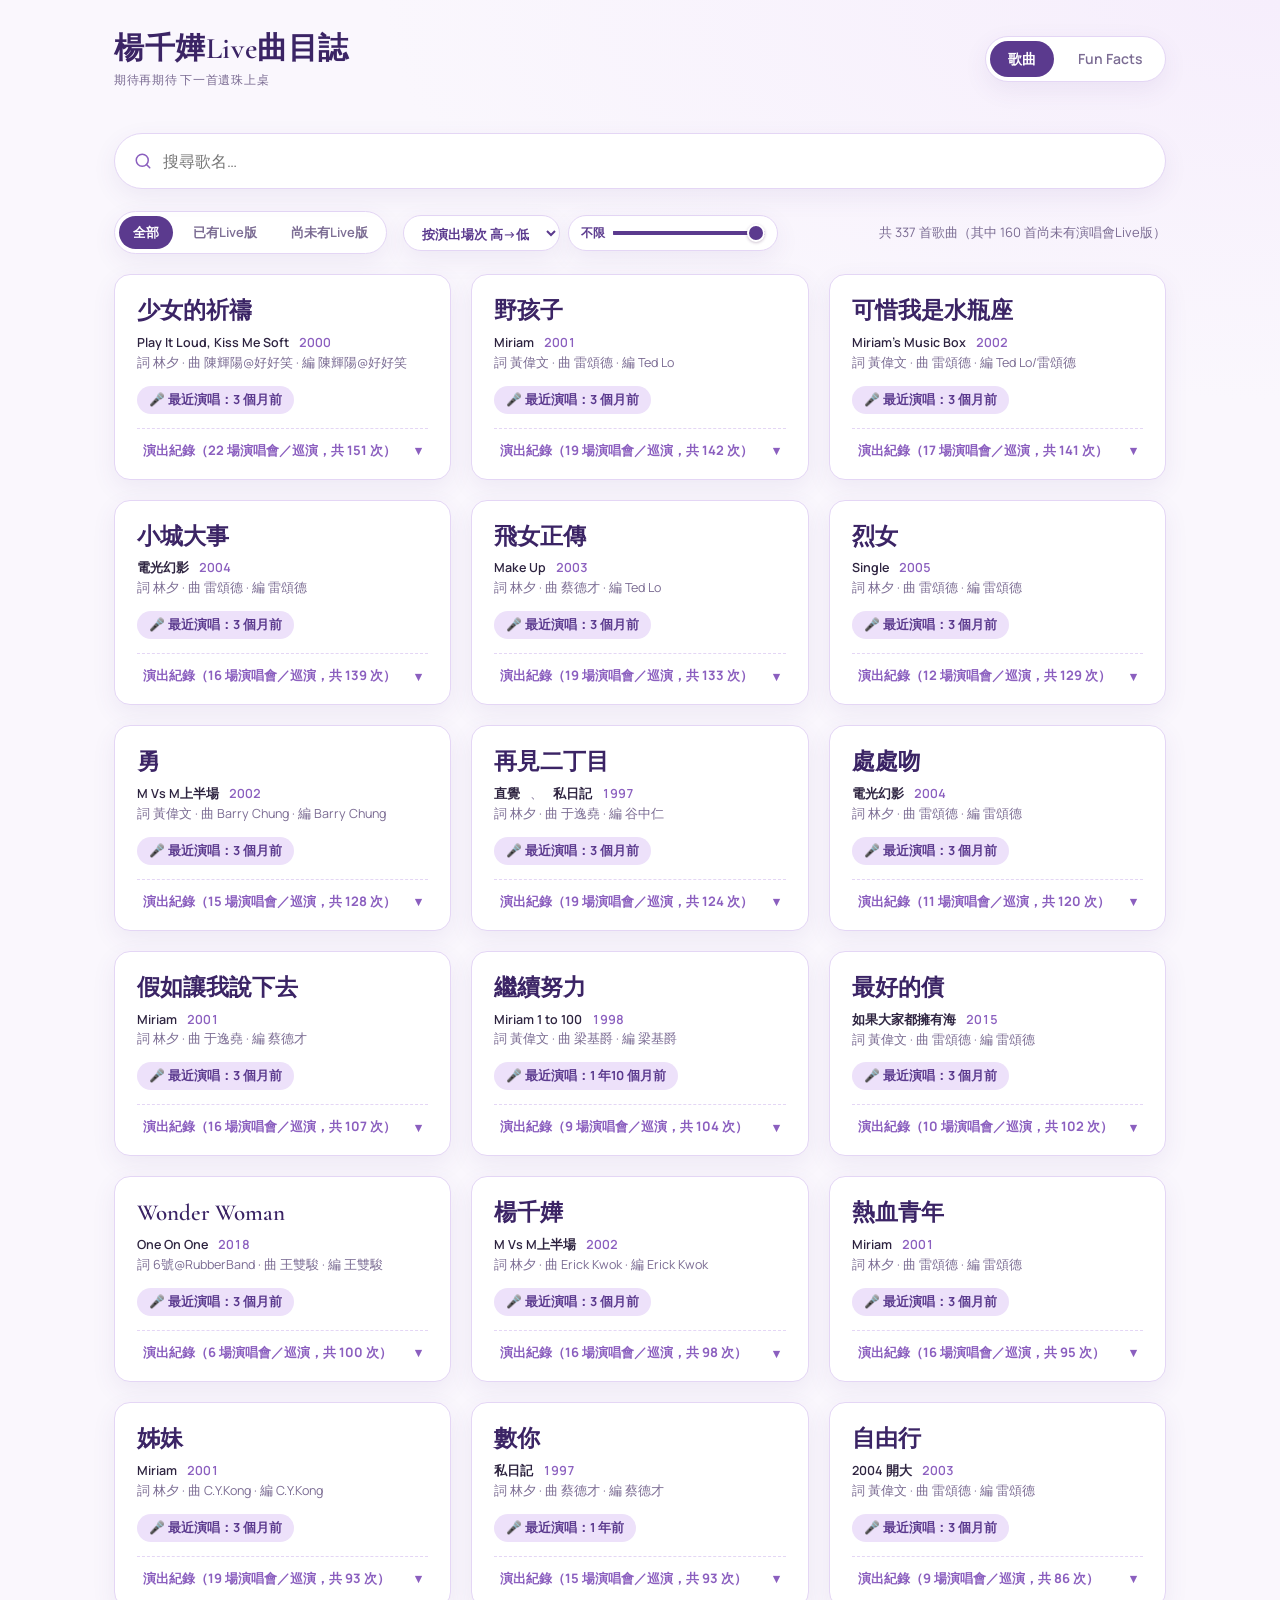
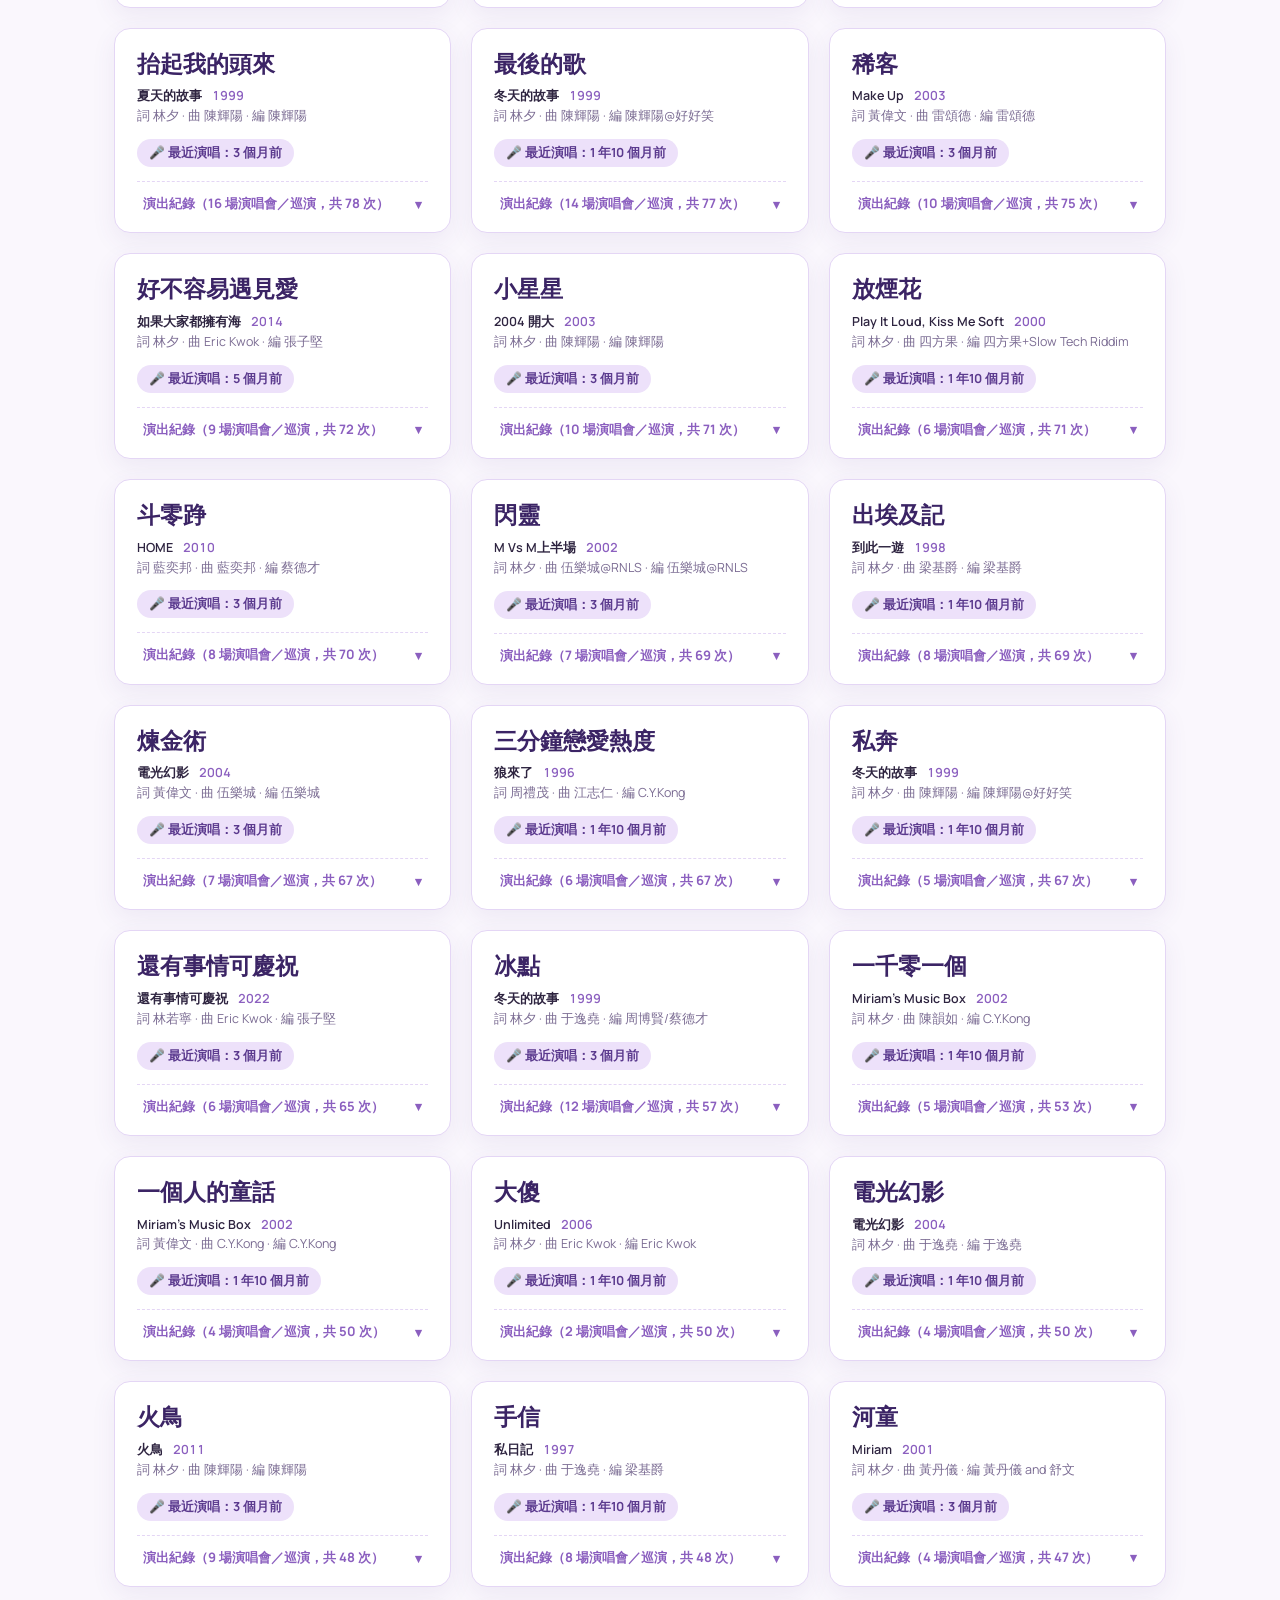
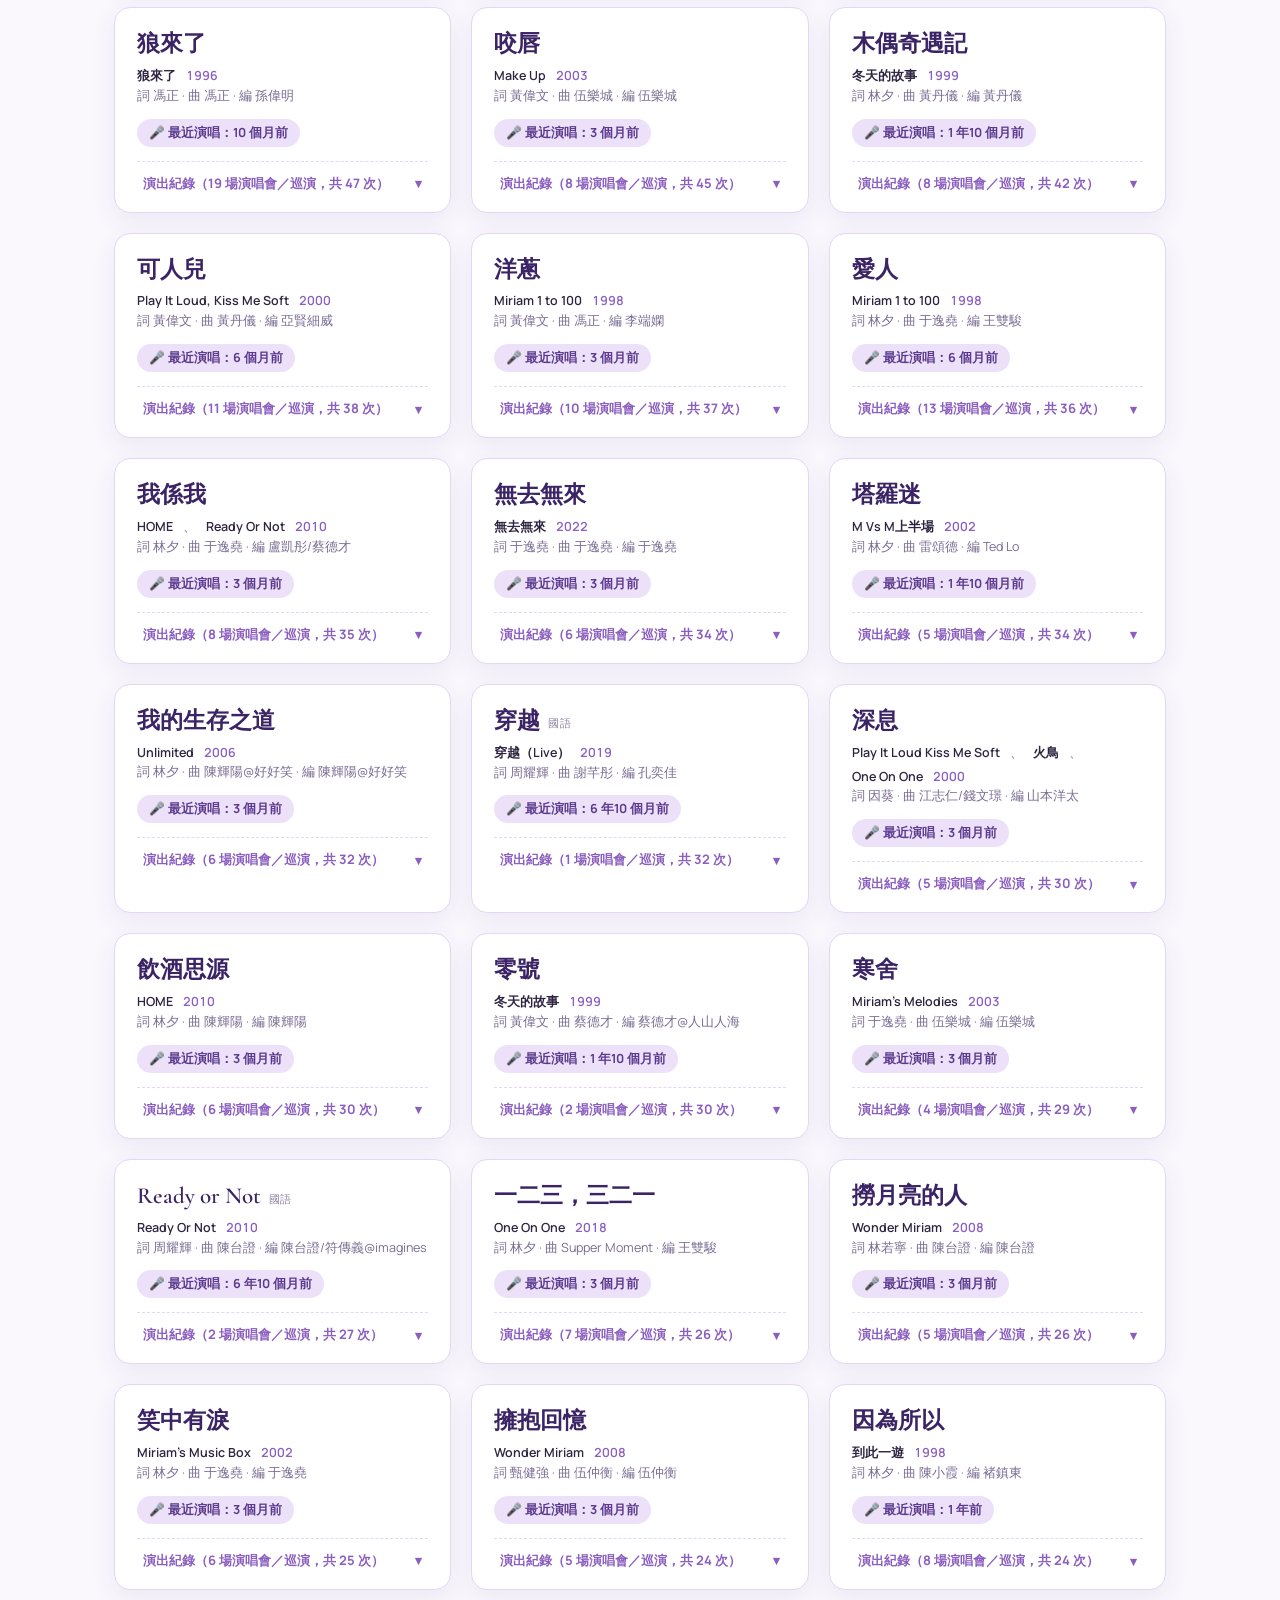
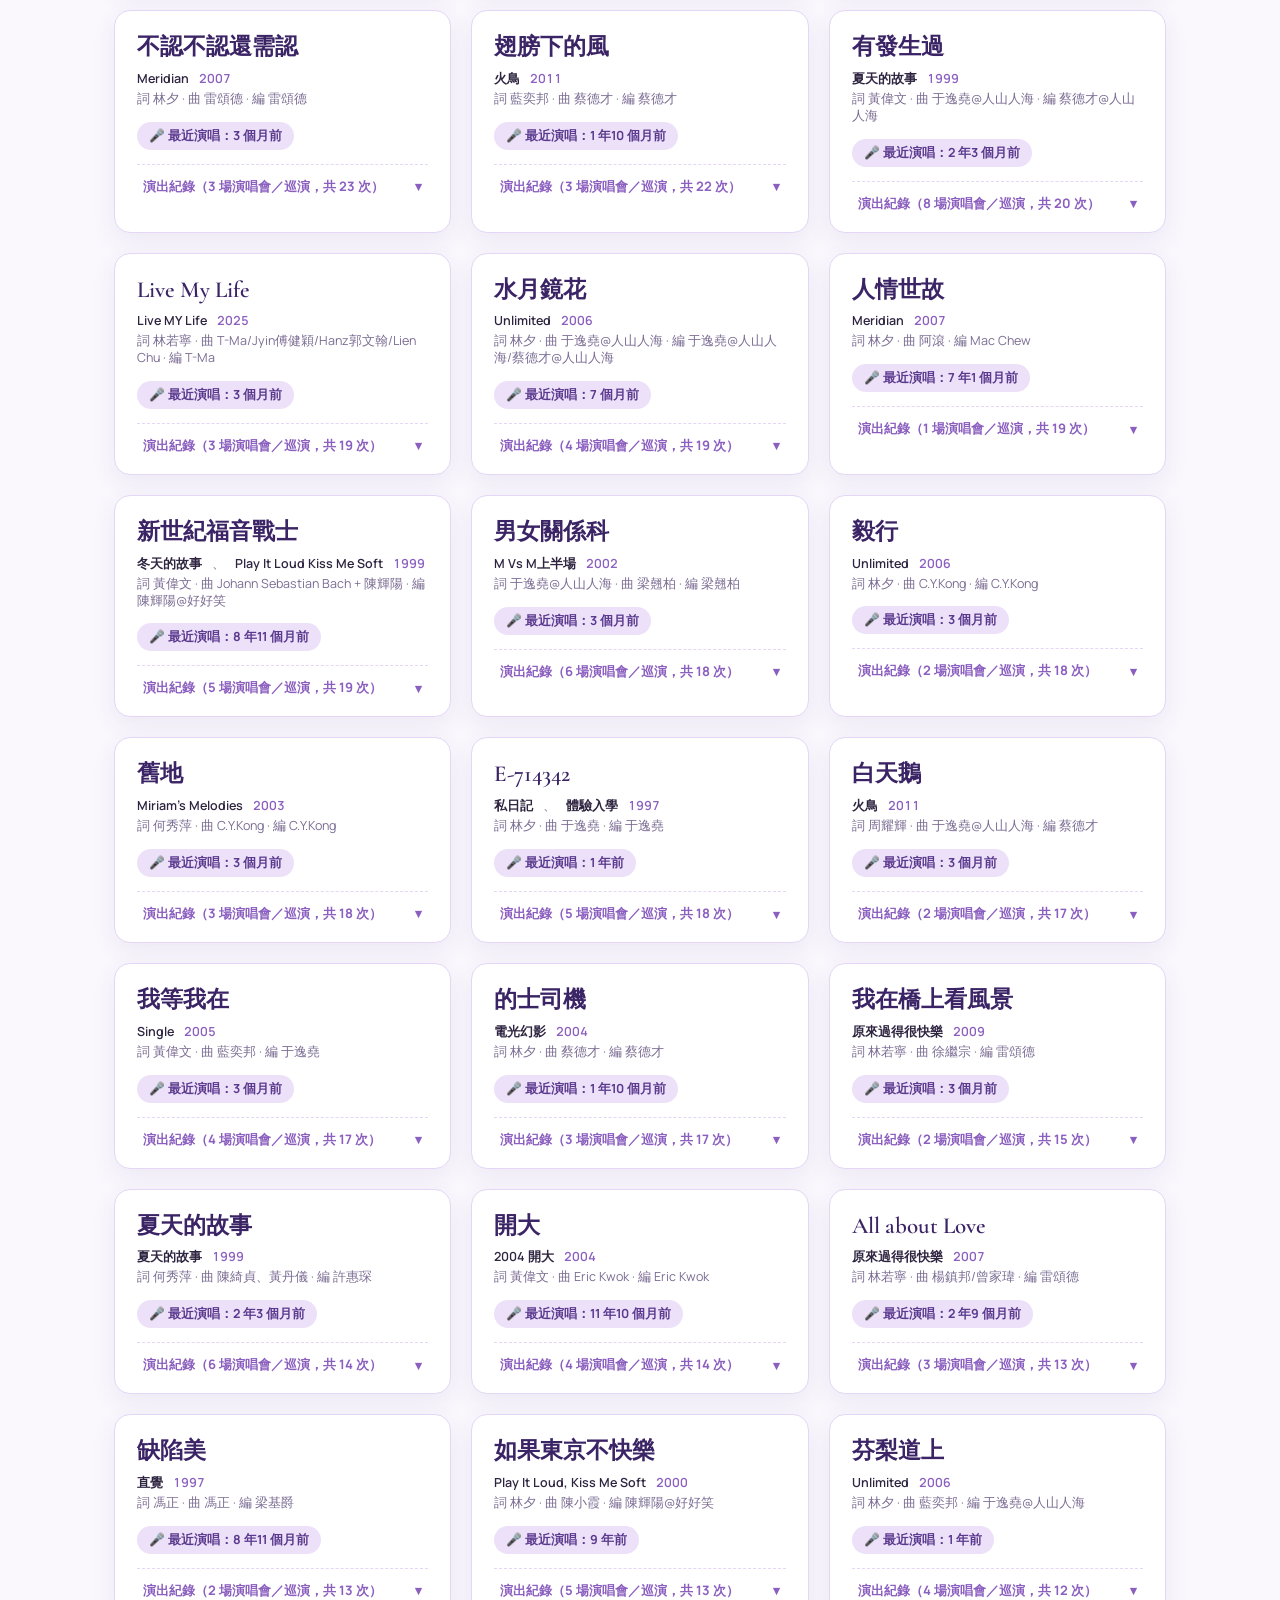
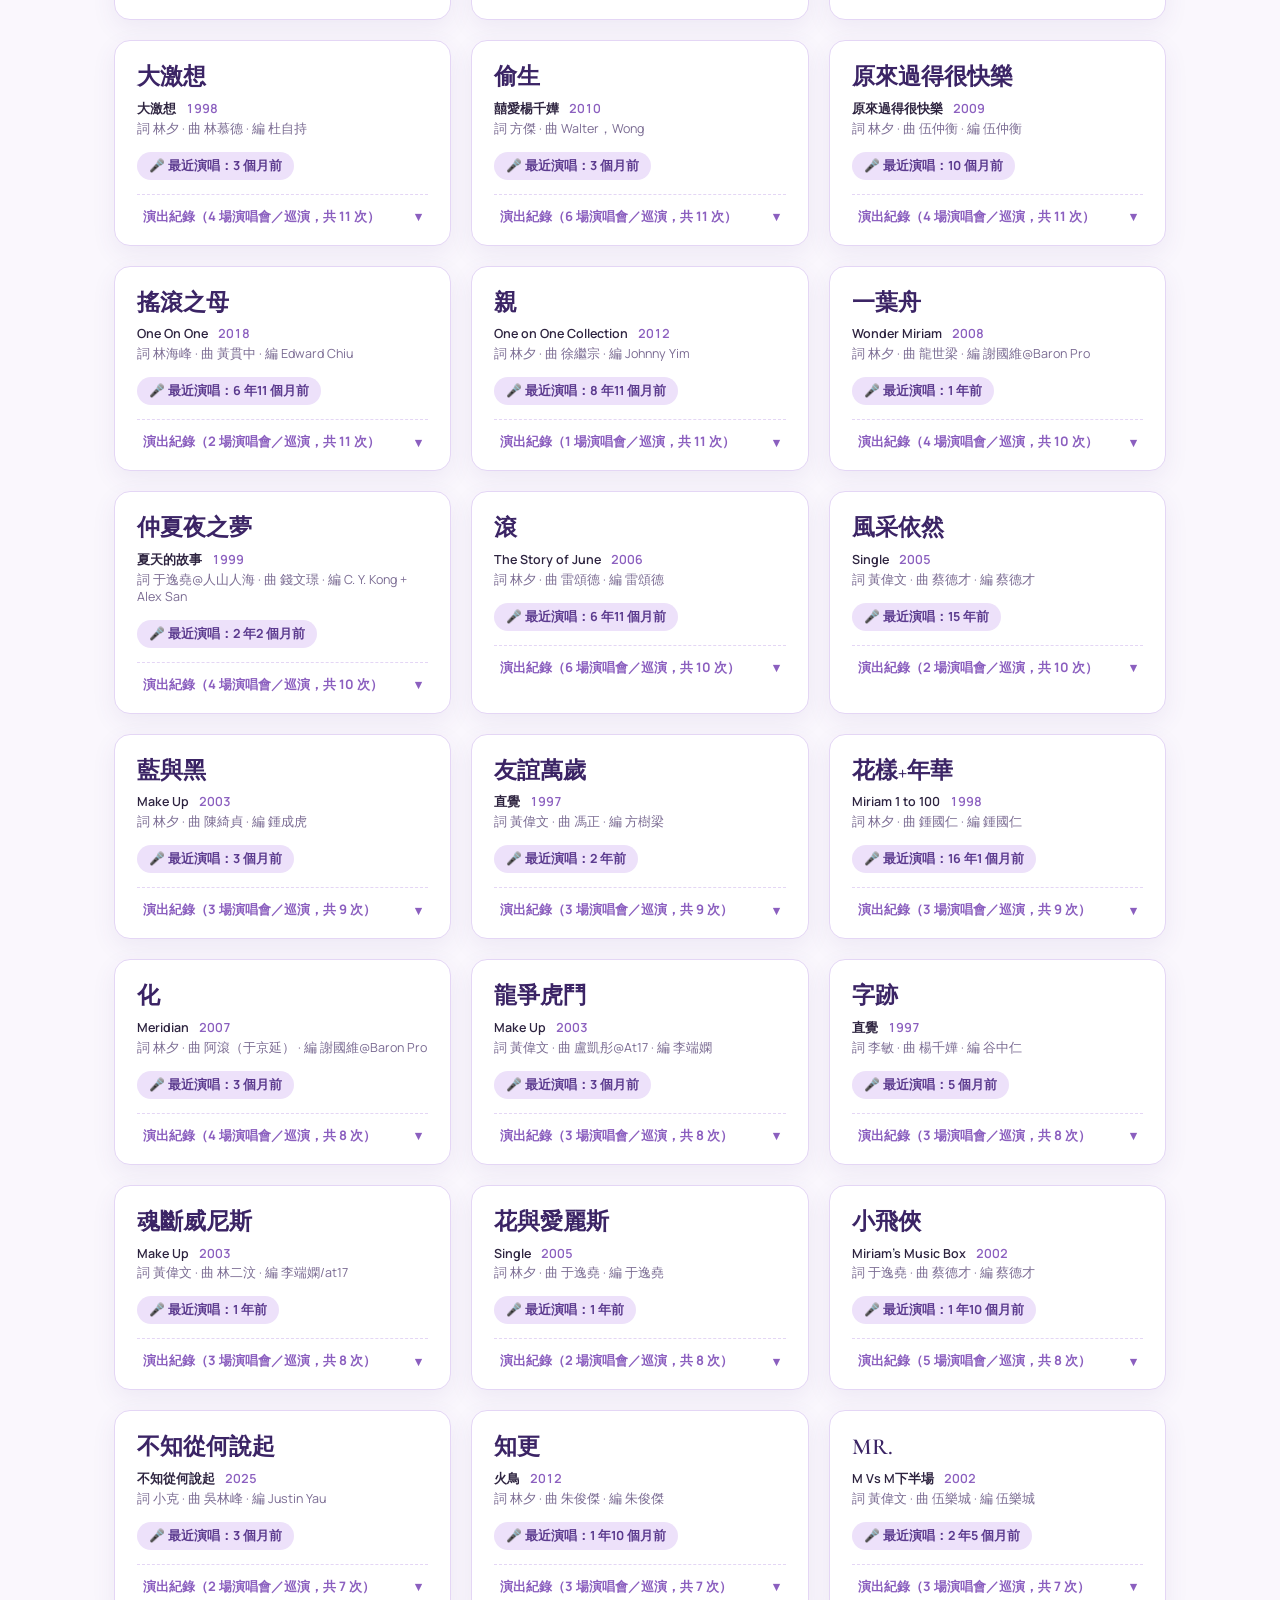
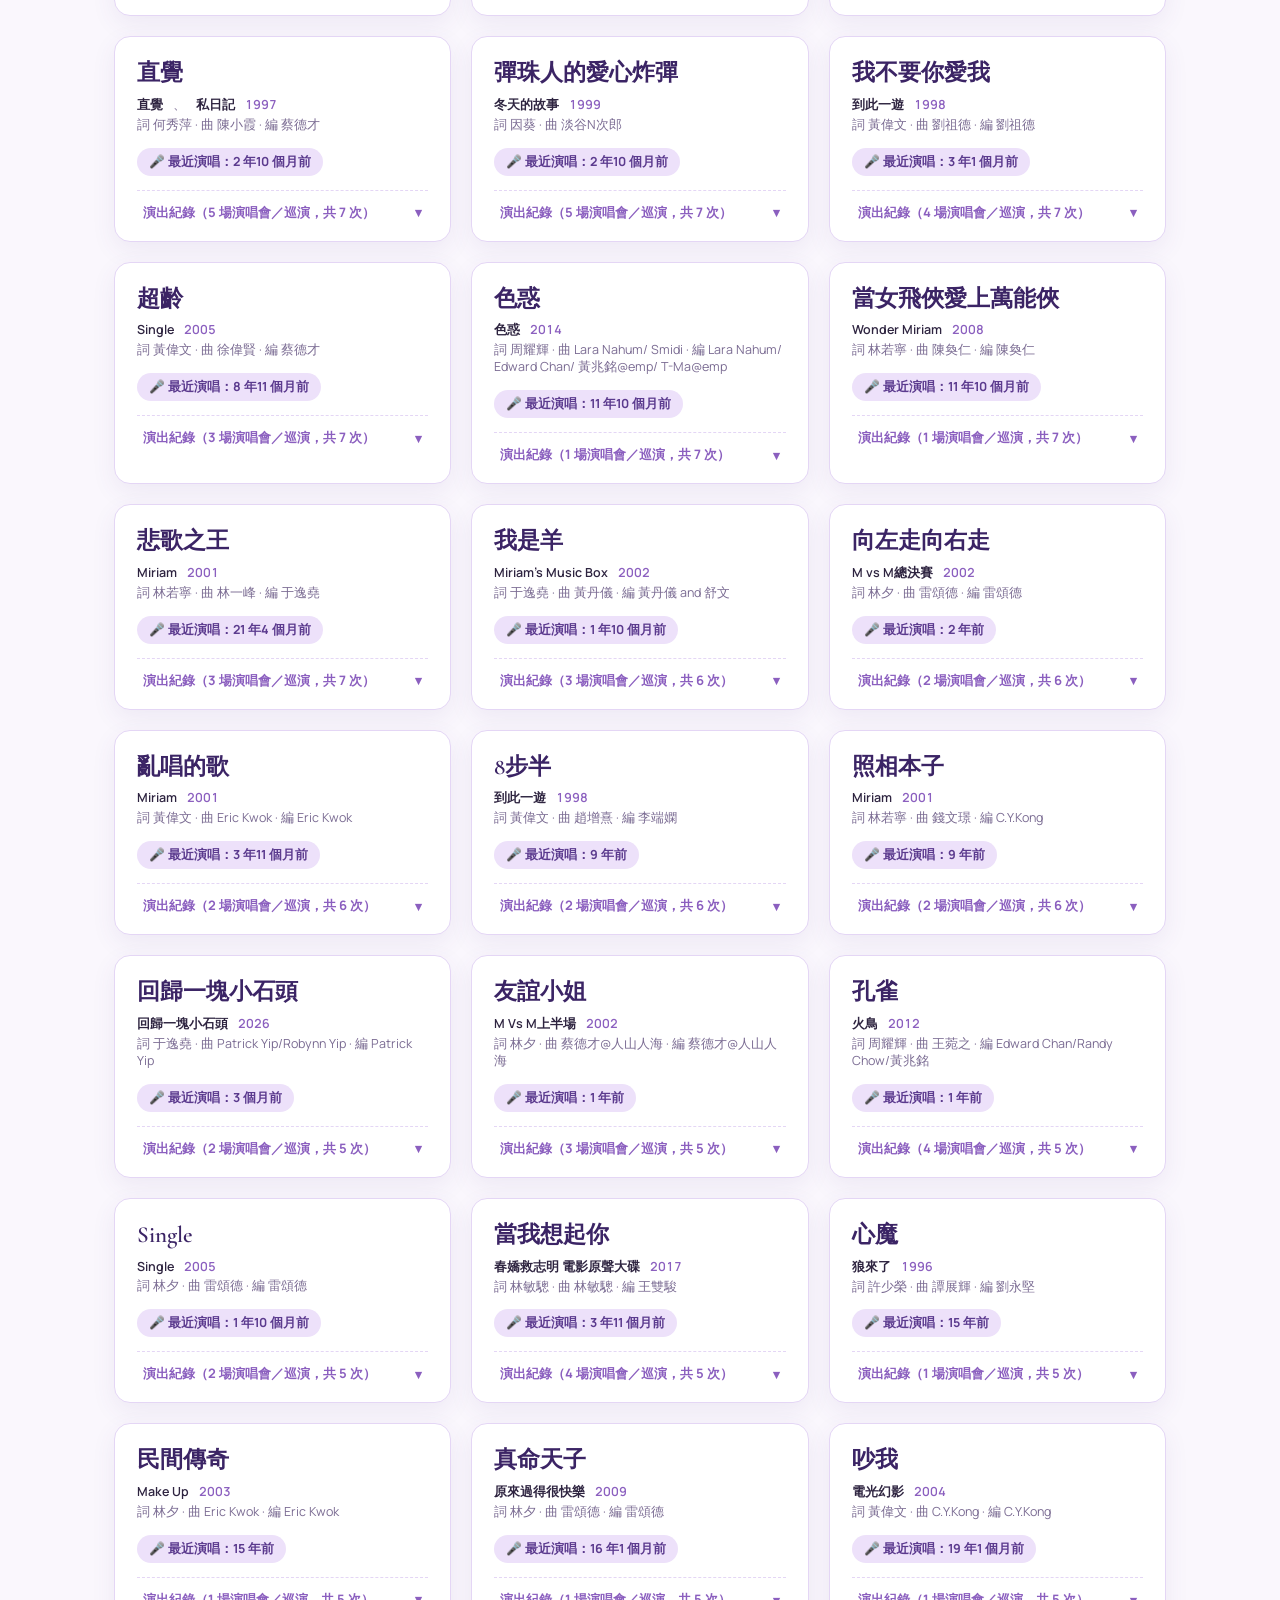
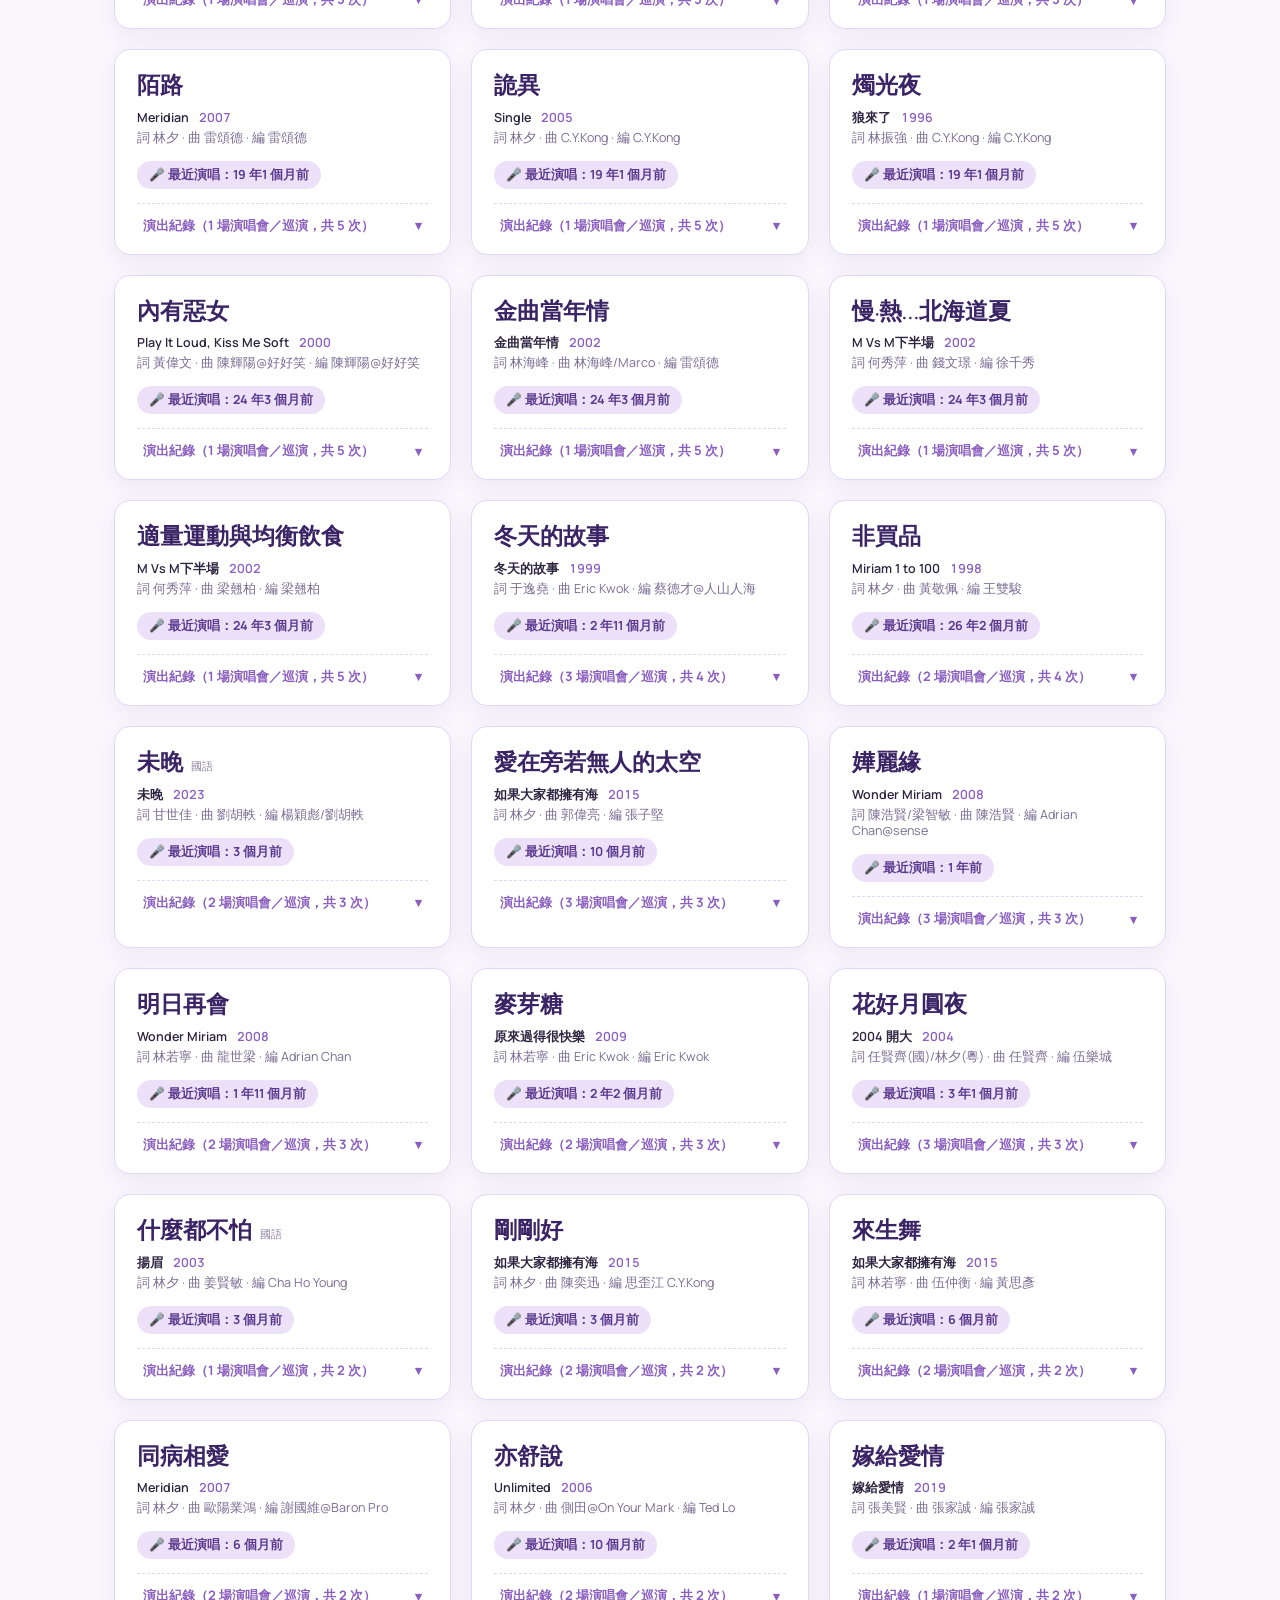
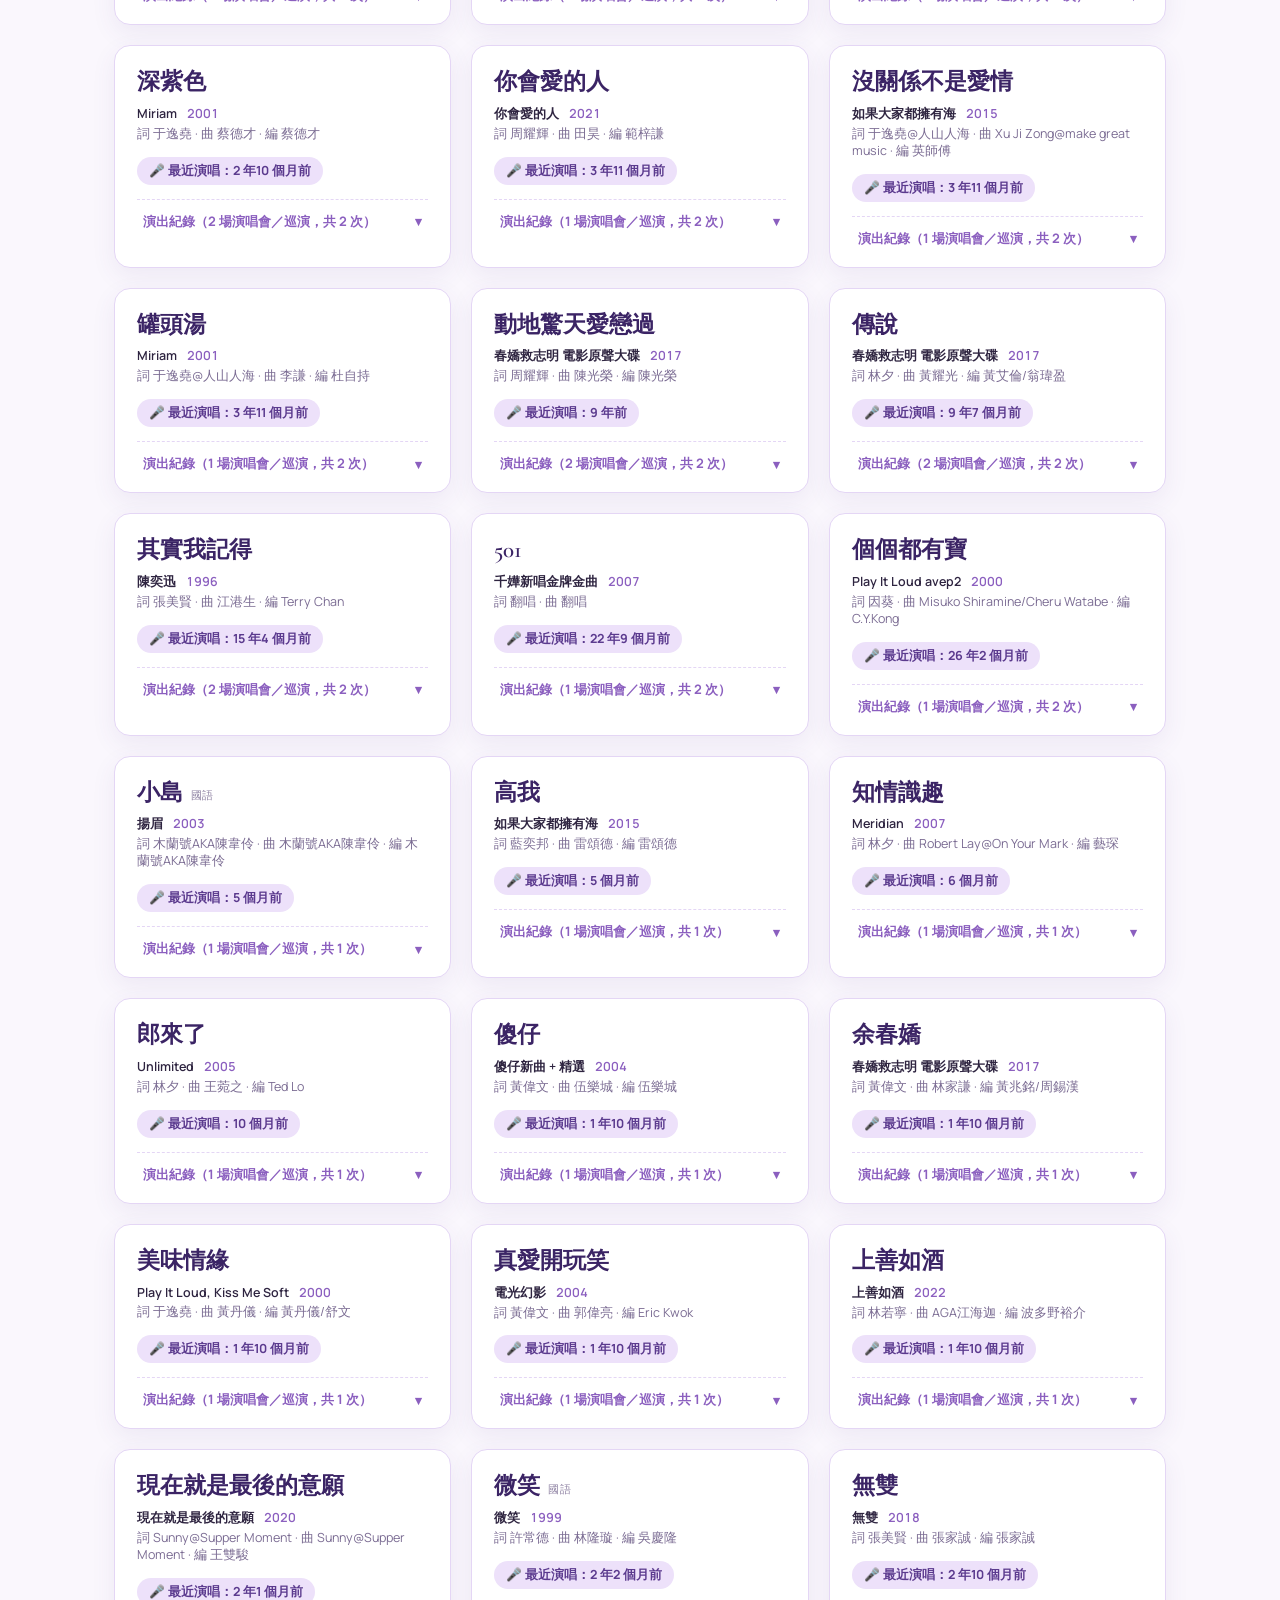
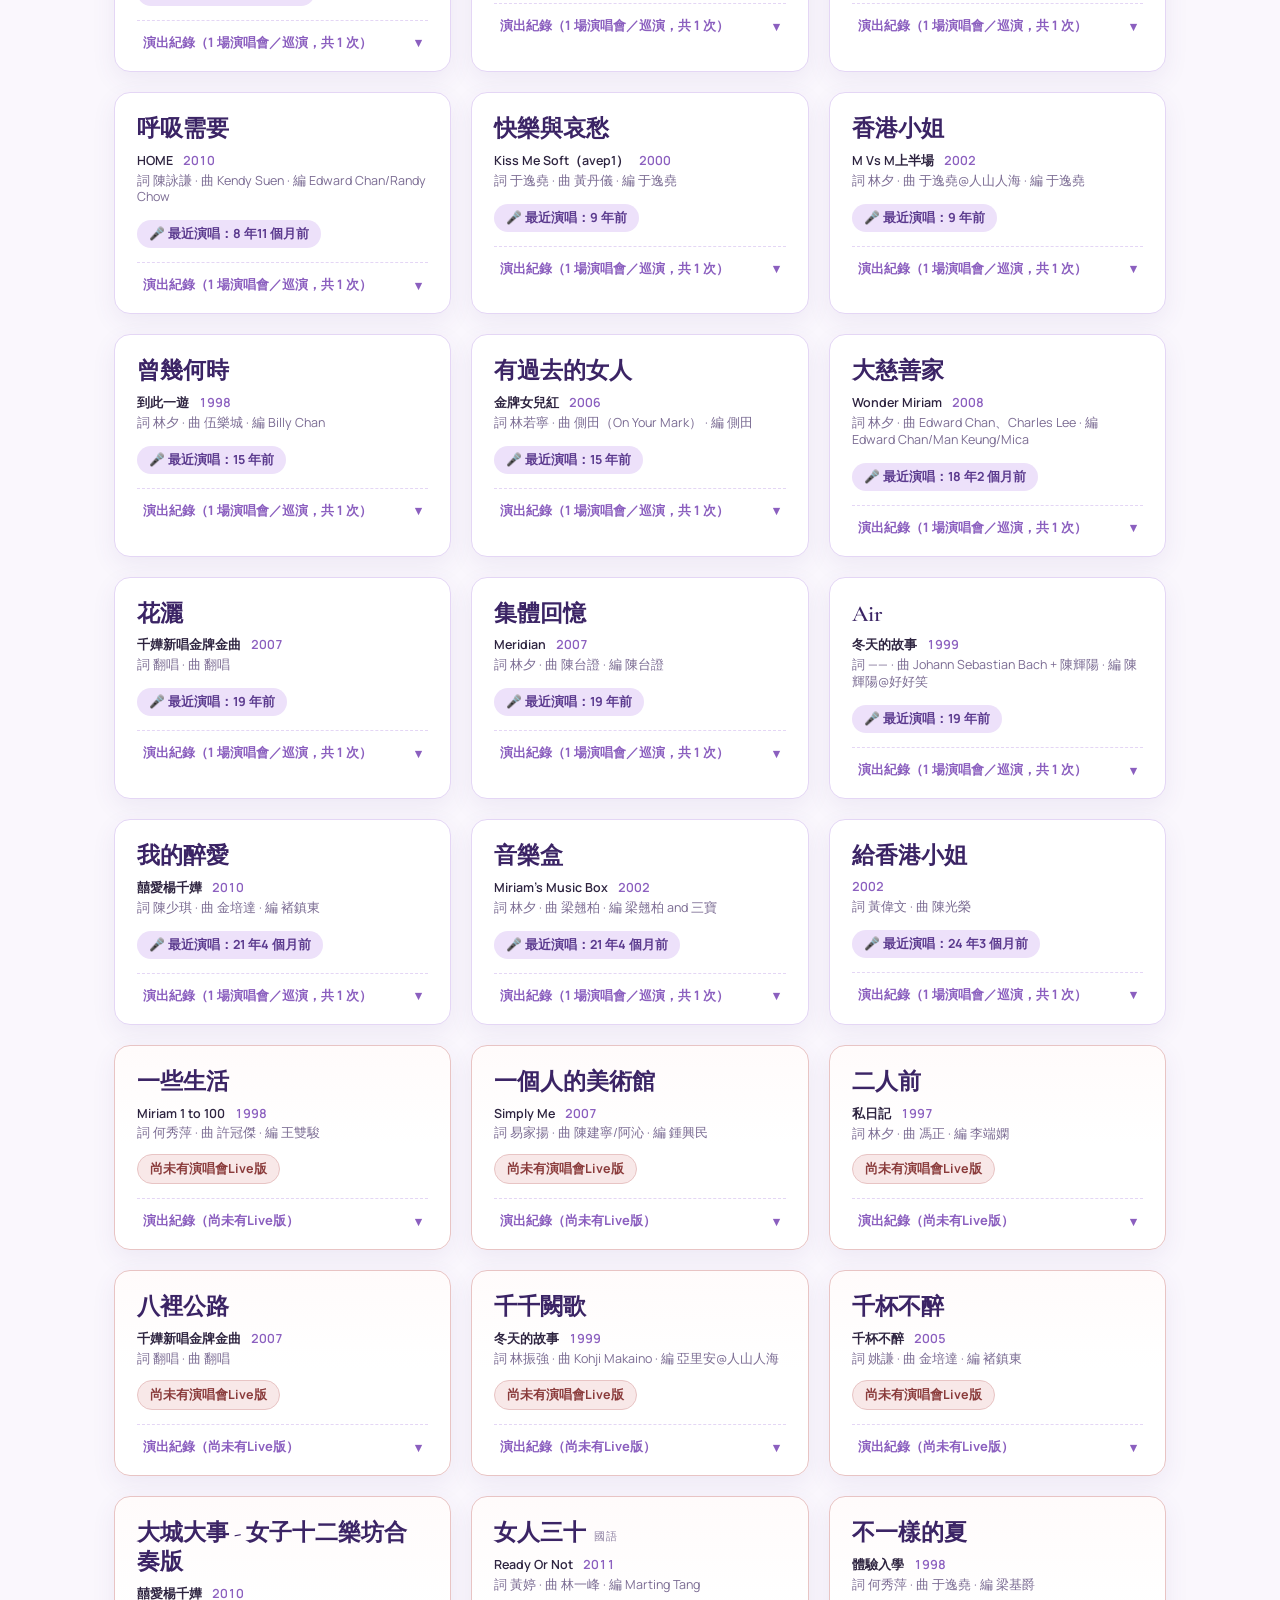
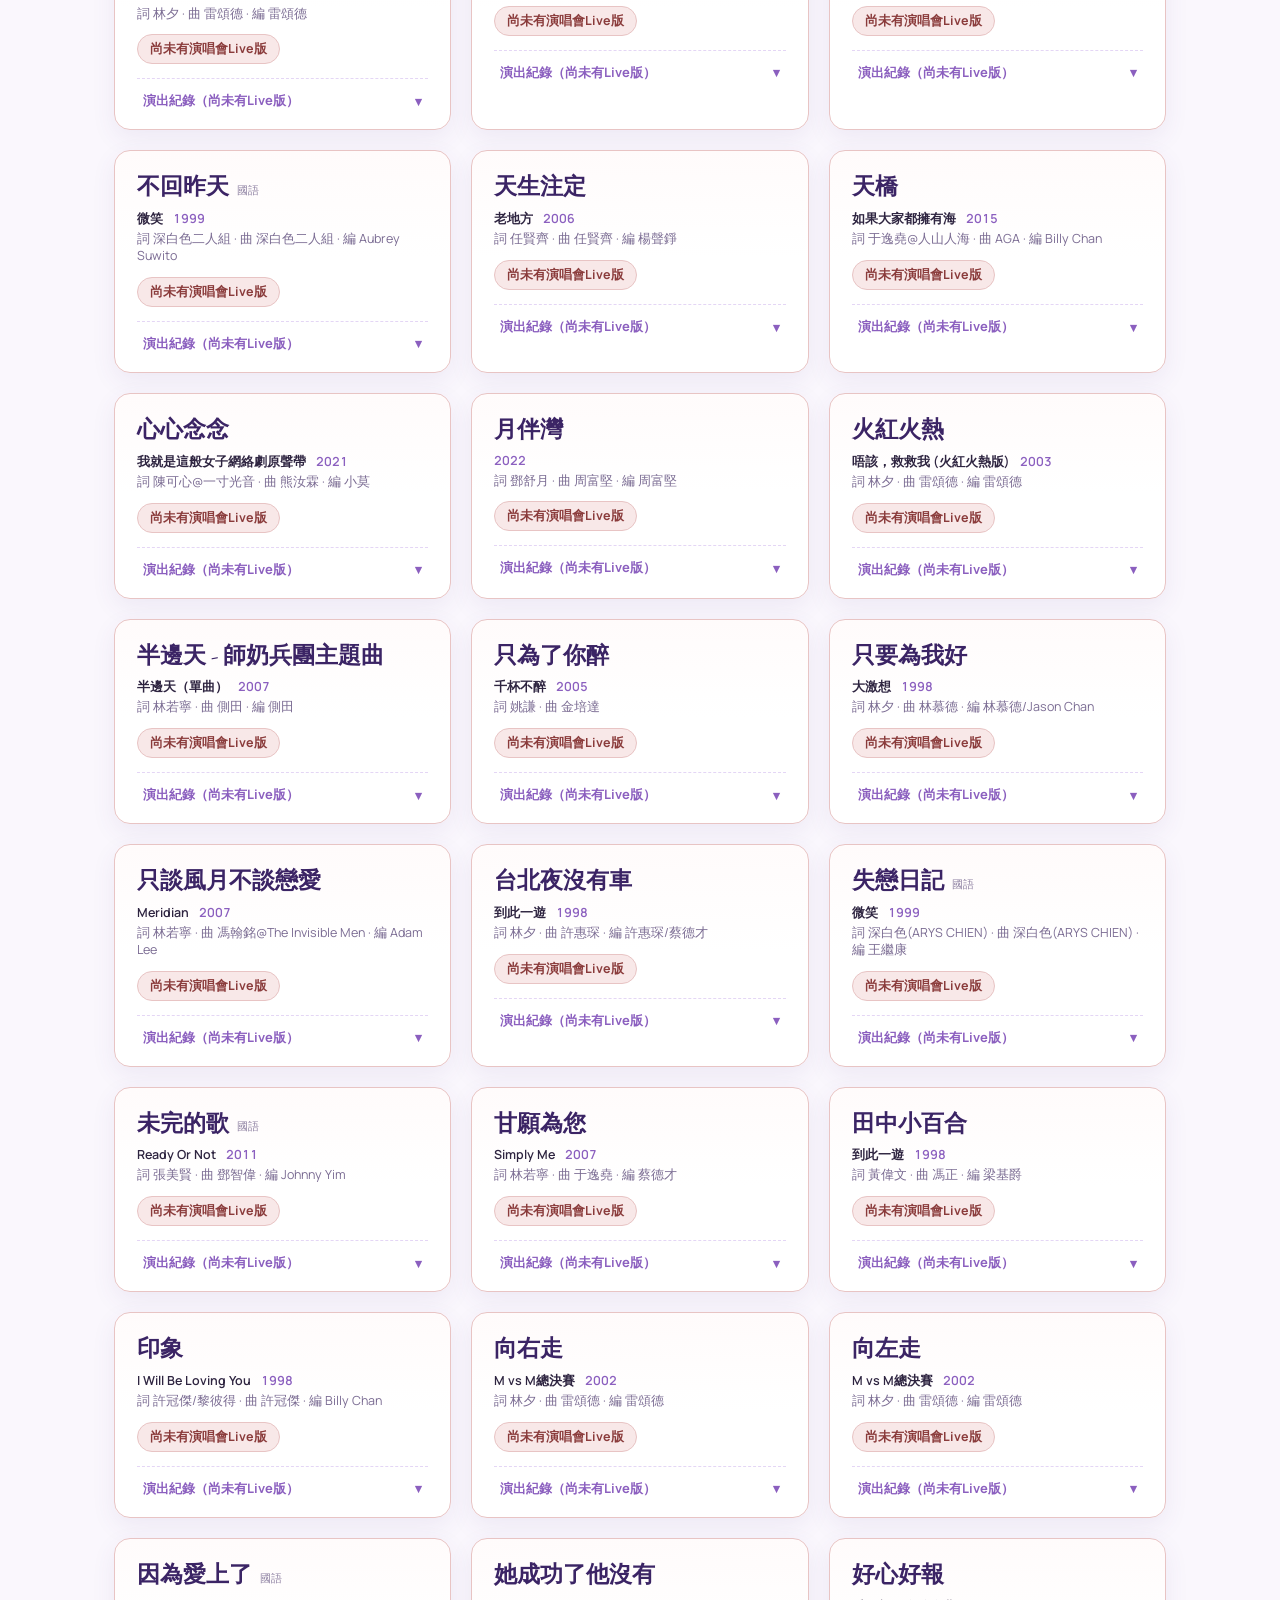
==== commit 9747a976: "Polish filters, Minor Facts, and modal close bug. Widen silent-since copy, include Minor→main paths " ====
--- a/index.html
+++ b/index.html
@@ -64,7 +64,7 @@
   <footer class="site-disclaimer">
     <strong>關於本站與致謝</strong>
     <p>本站為千嬅歌迷自發製作的非官方資料庫，資料或有疏漏，僅供參考。特別感謝羽佩與 Frankie 最初的《楊千嬅演唱會 Live 歌曲熱力圖》帶來啟發，以及羽佩的《楊千嬅 Live 影響力係數榜》整理的歌單與場次資料；亦感謝其他歌迷各平台無私分享歌單，讓這份紀錄更完整。</p>
-    <p class="disclaimer-meta">設計與維護：anchun  |  <span class="last-updated" id="last-updated">最後更新：—</span></p>
+    <p class="disclaimer-meta">設計與維護：anchun<span class="disclaimer-gap"></span><span class="last-updated" id="last-updated">最後更新：—</span></p>
   </footer>
 
   <script src="js/data.js"></script>
--- a/css/styles.css
+++ b/css/styles.css
@@ -173,7 +173,8 @@
   gap:8px;
   flex:0 0 auto;
   height:36px;
-  width:210px;
+  min-width:210px;
+  max-width:100%;
   padding:0 12px;
   background:var(--surface);
   border:1px solid var(--border);
@@ -183,7 +184,6 @@
 
 .silent-since-label{
   flex:0 0 auto;
-  min-width:2.8em;
   font-size:12px;
   font-weight:700;
   color:var(--purple-700);
@@ -777,6 +777,11 @@
   opacity:0.9;
 }
 
+.site-disclaimer .disclaimer-gap{
+  display:inline-block;
+  width:1.6em;
+}
+
 .last-updated{
   font-size:inherit;
   color:inherit;
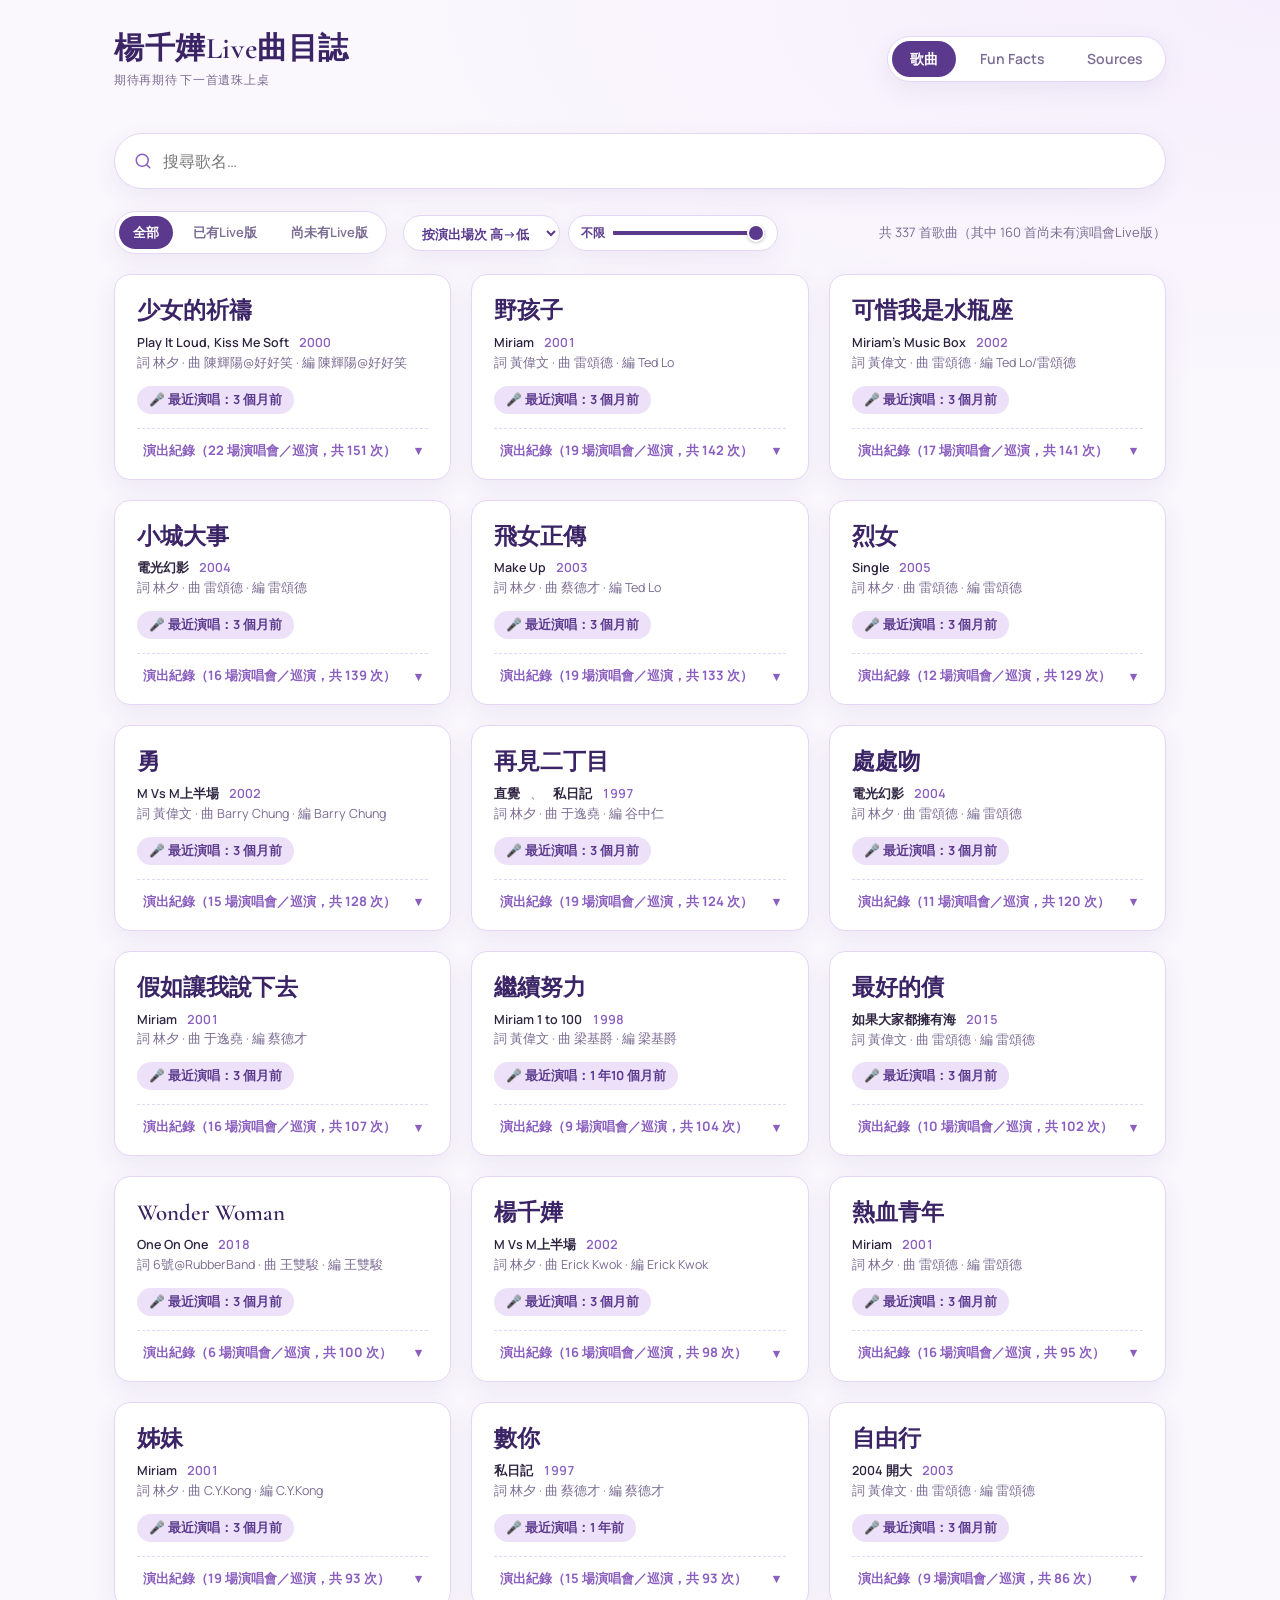
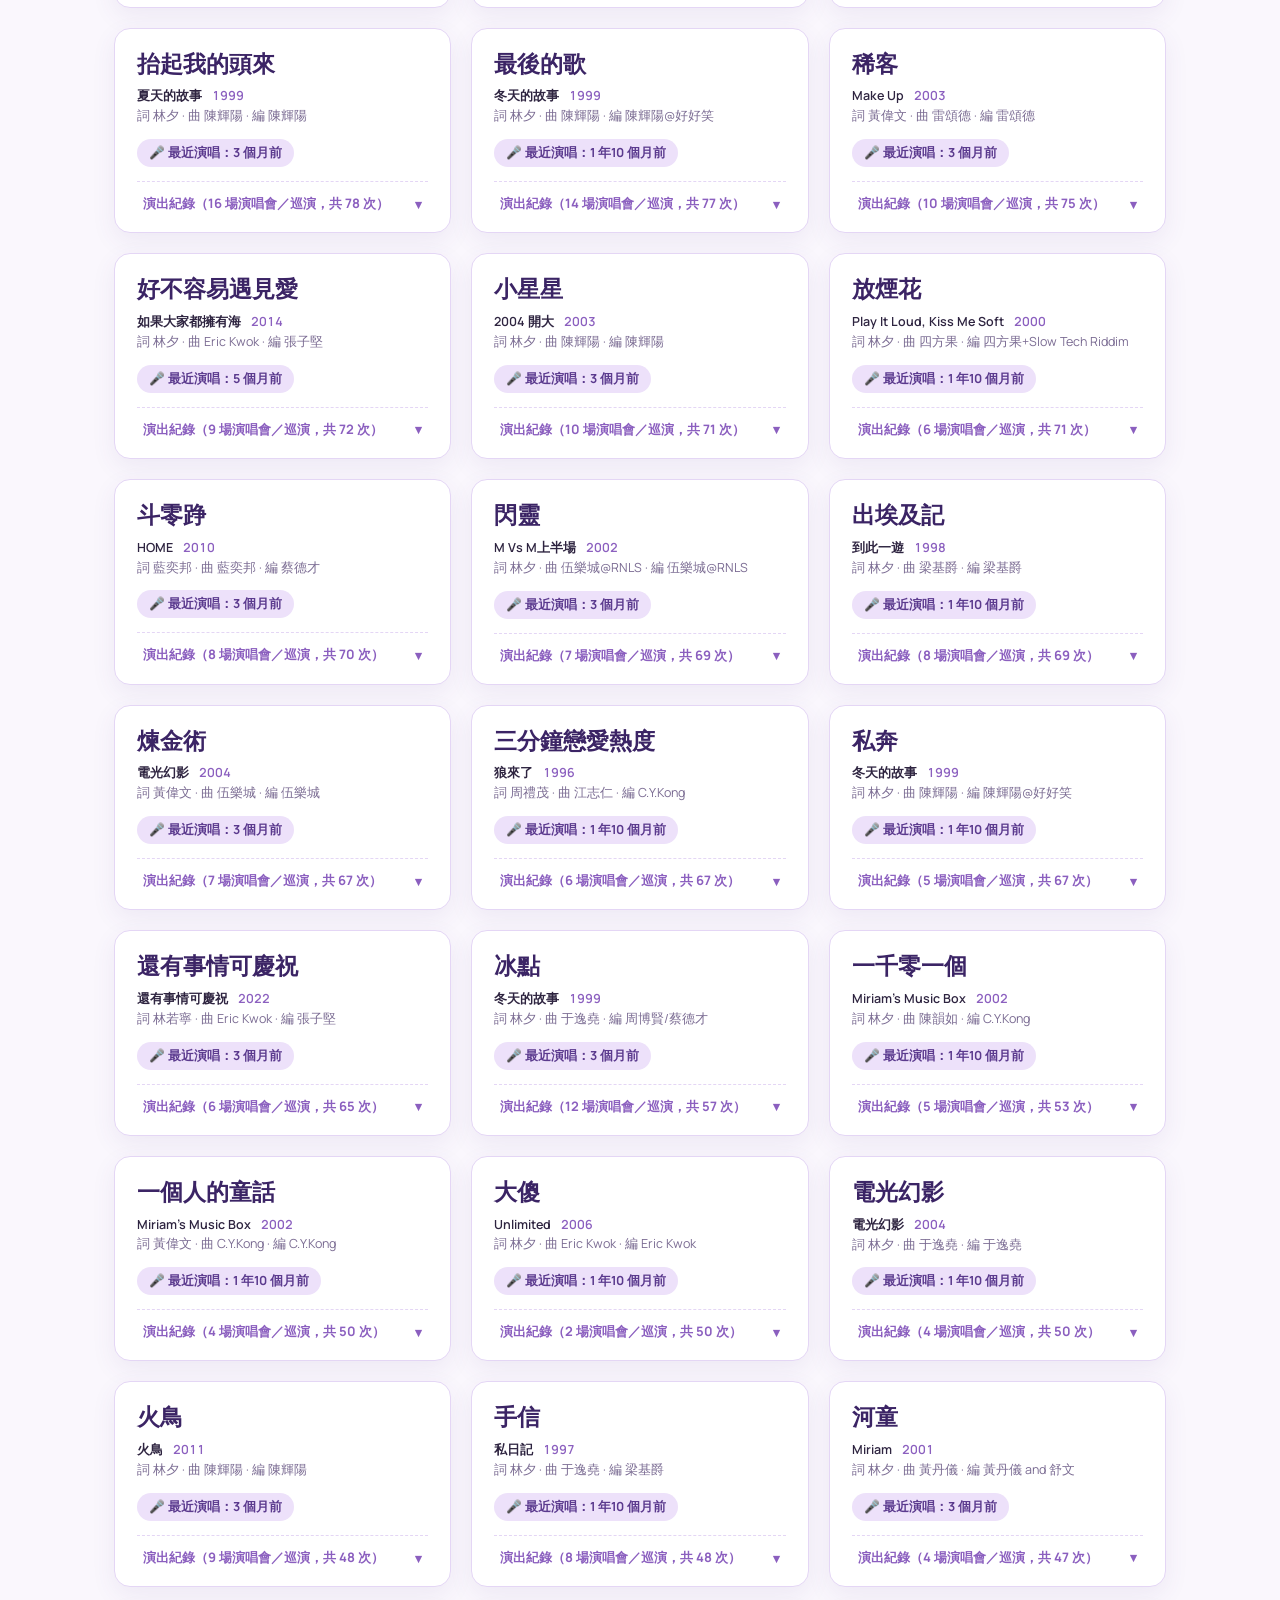
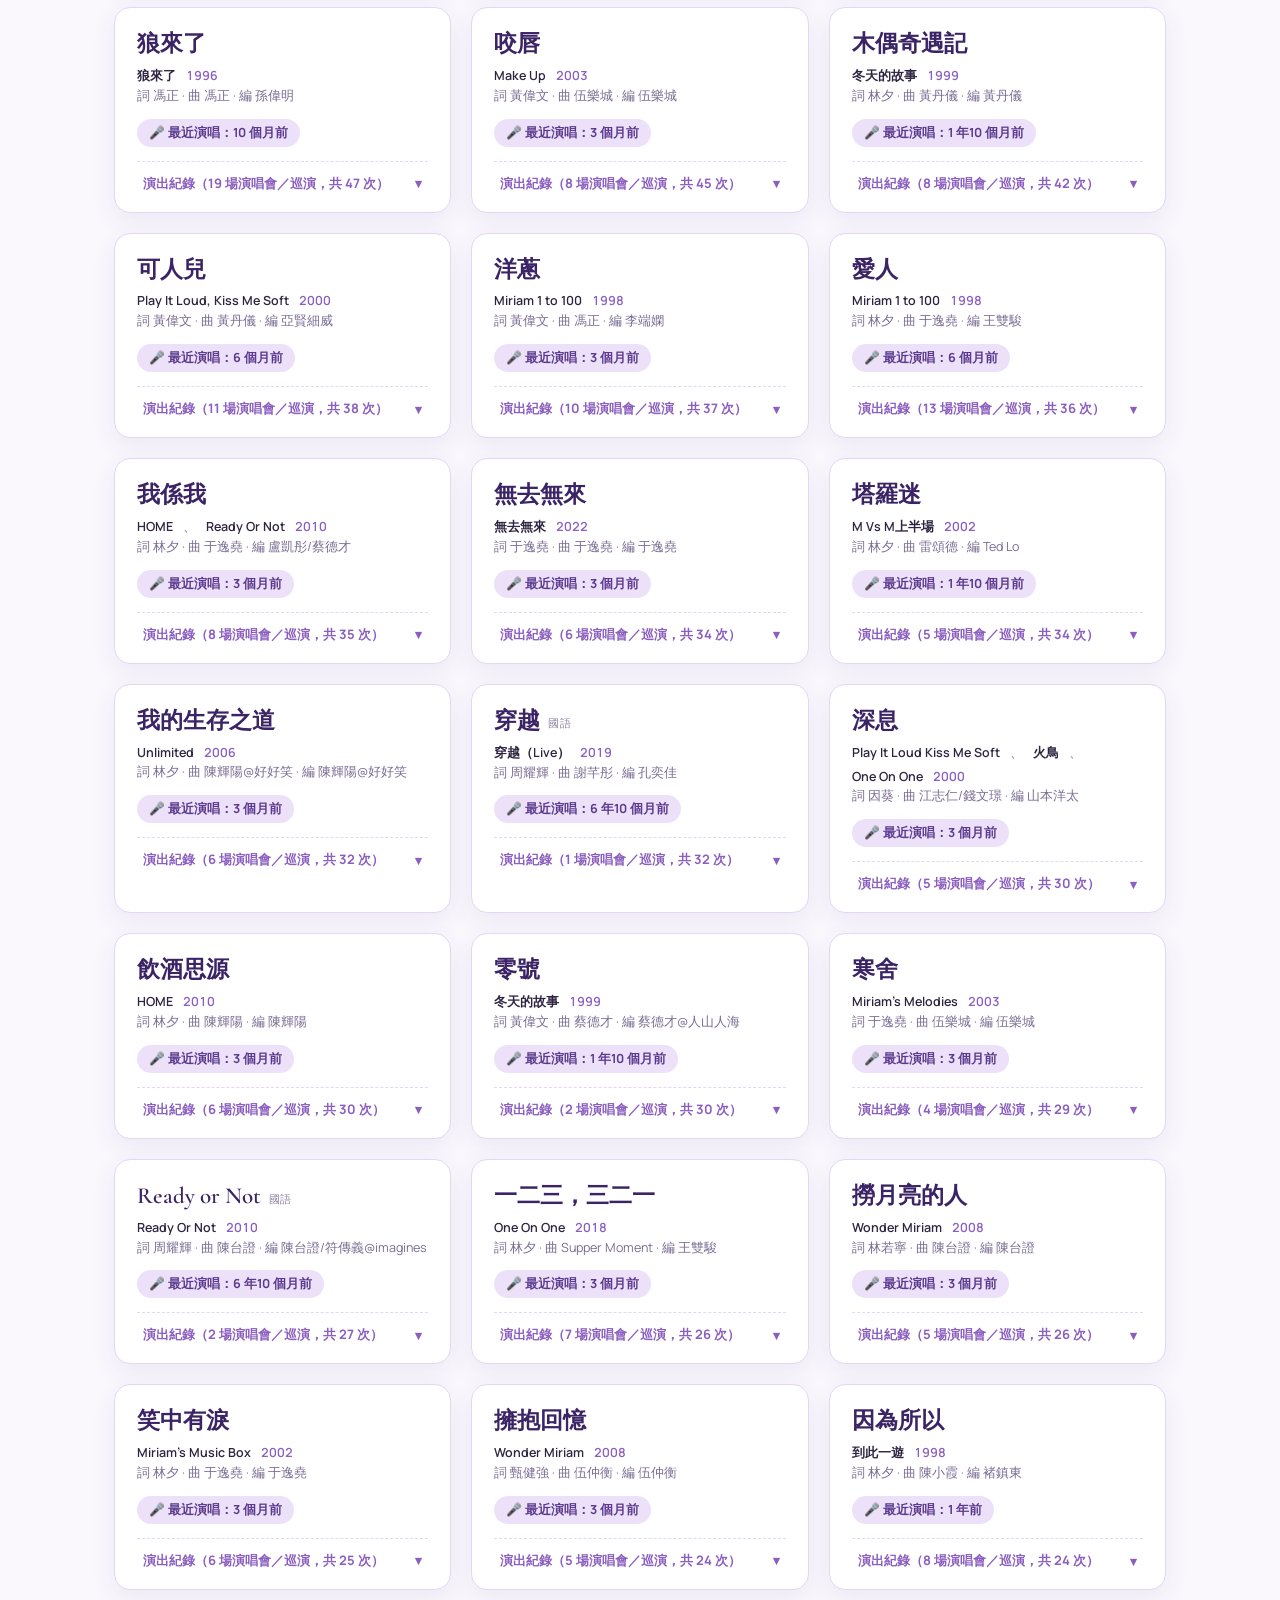
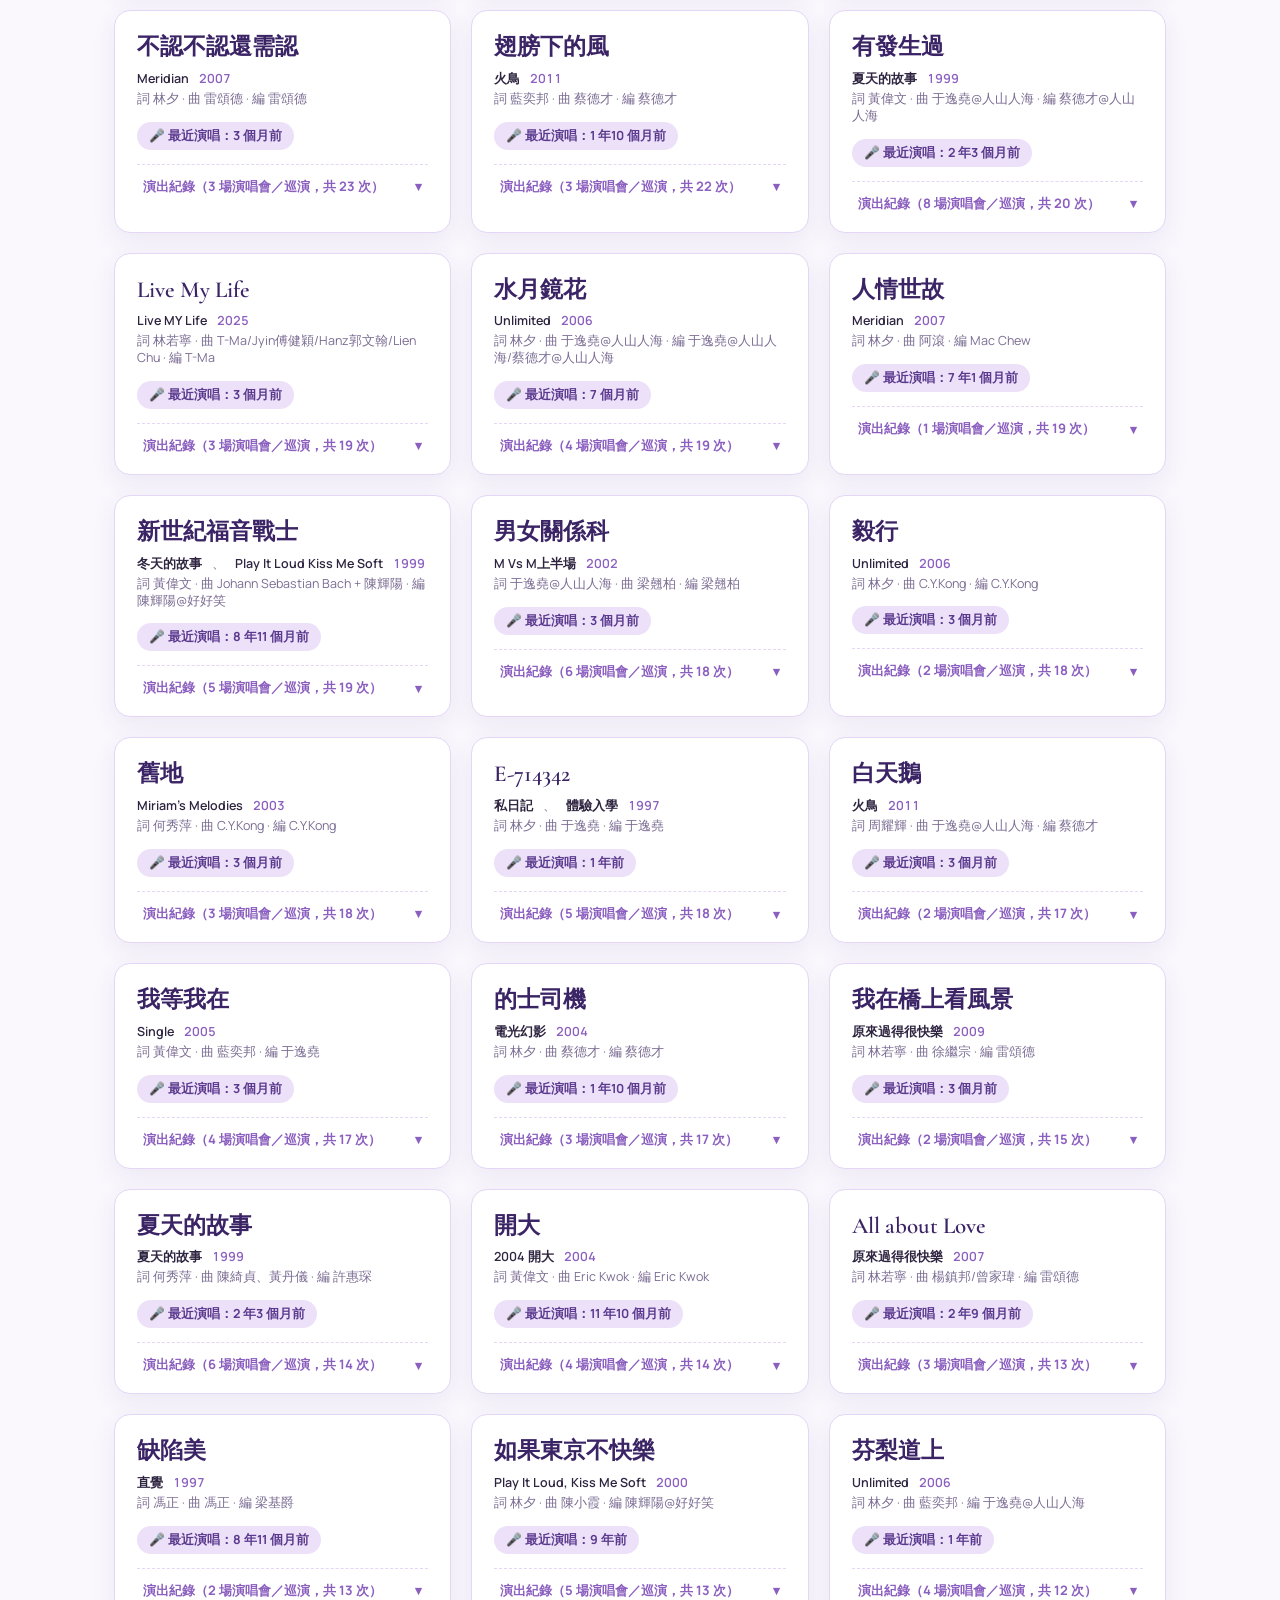
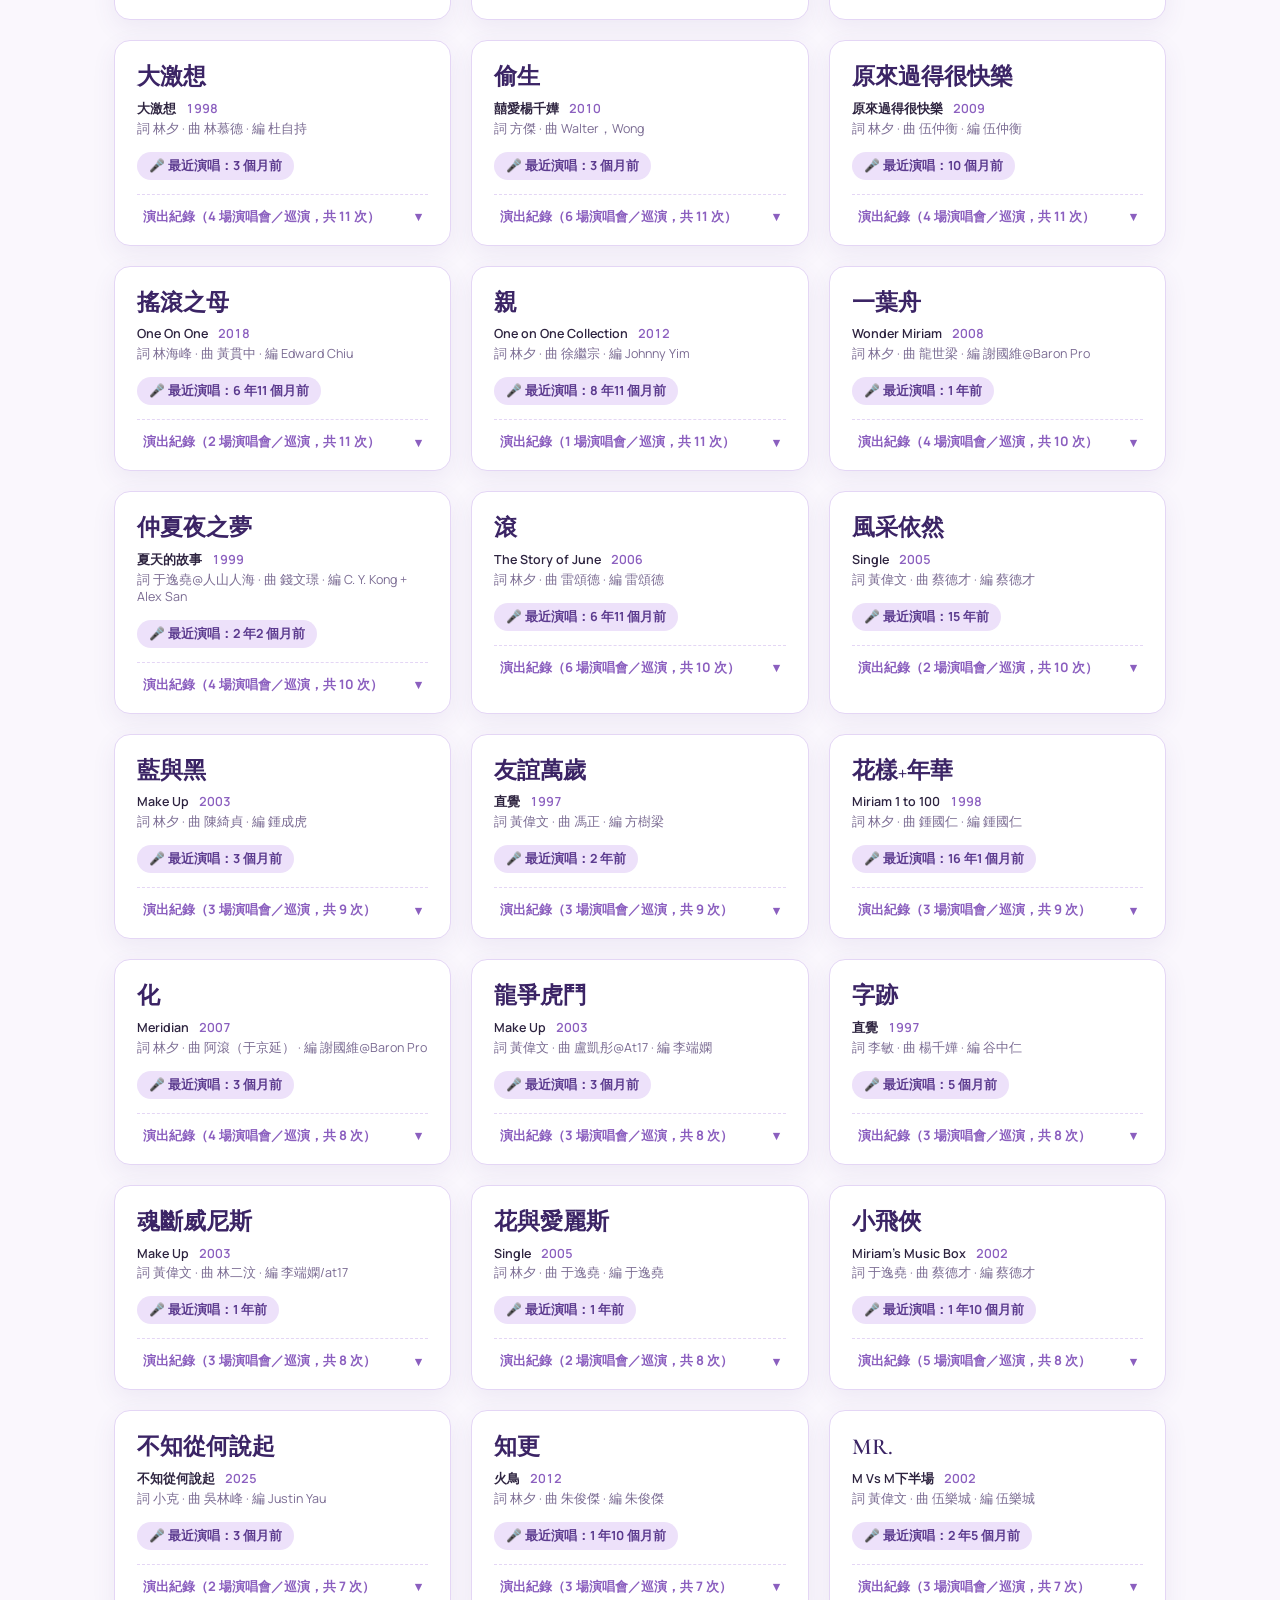
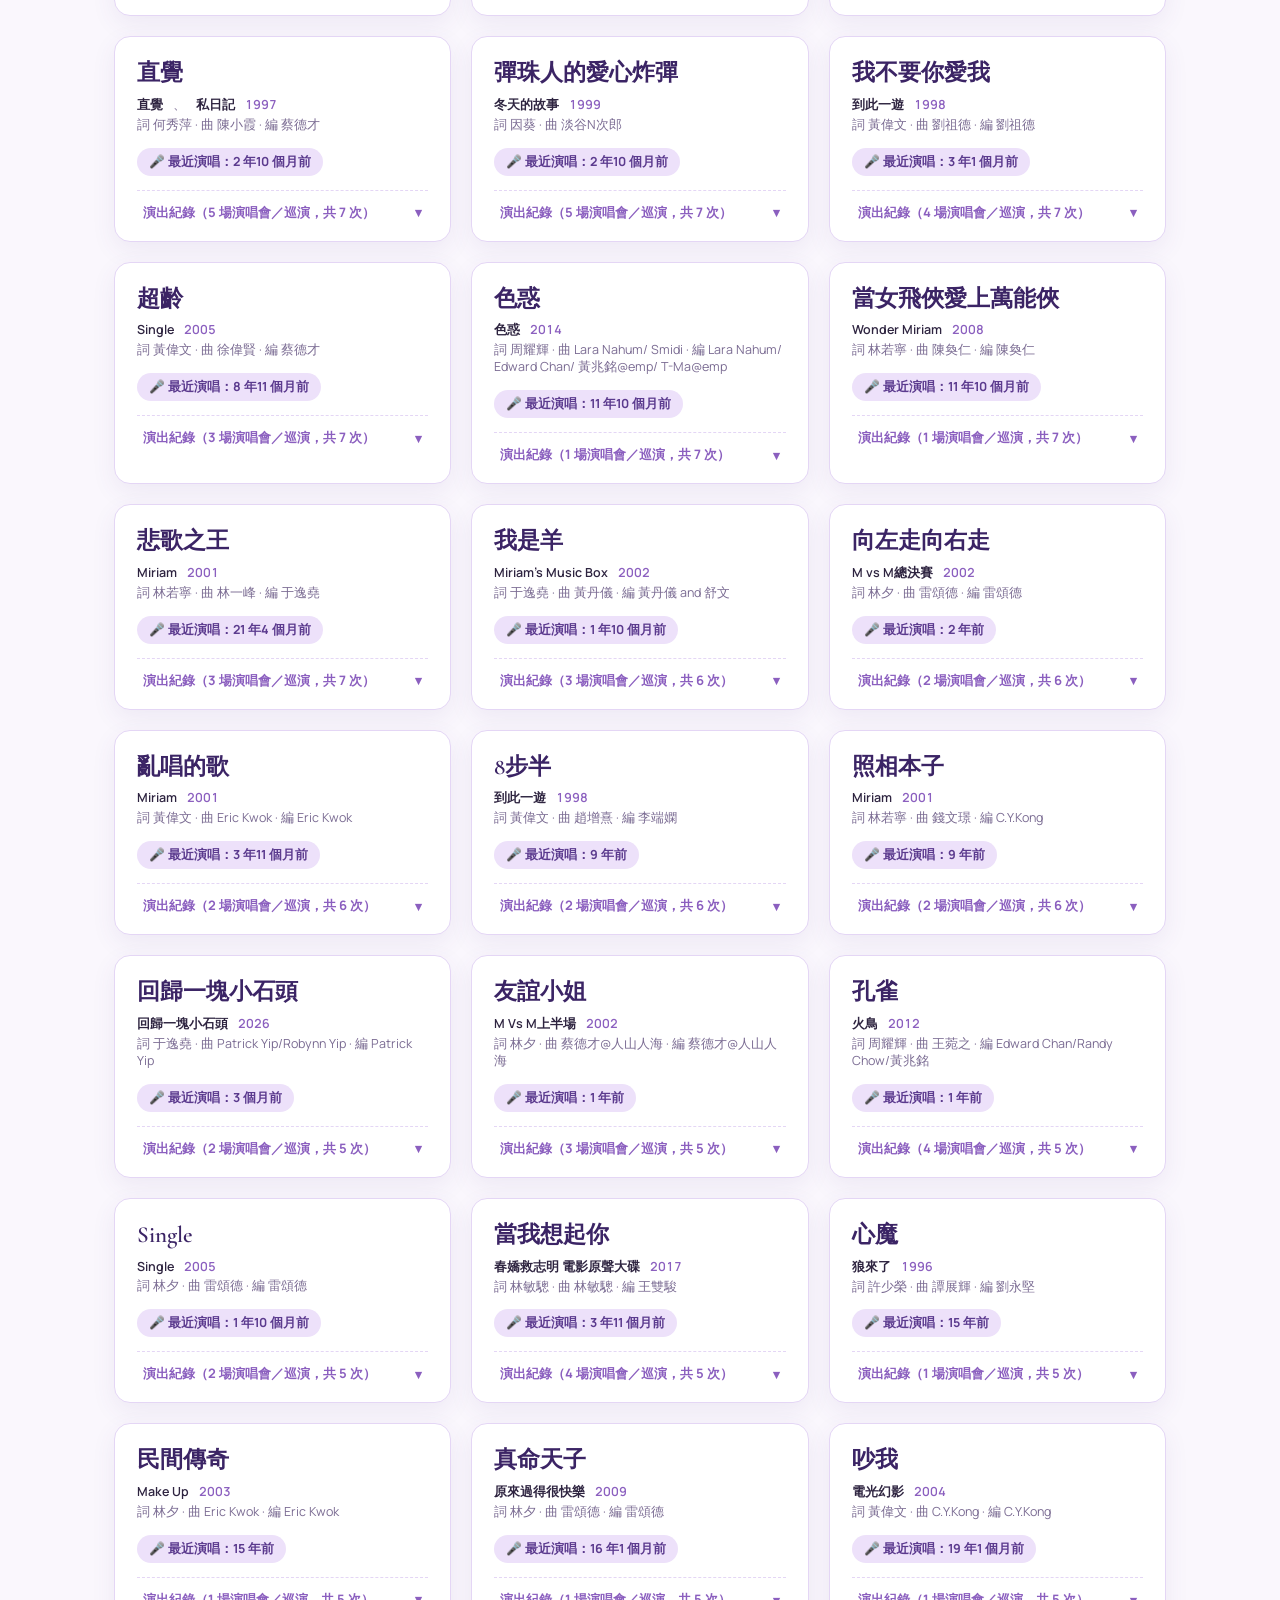
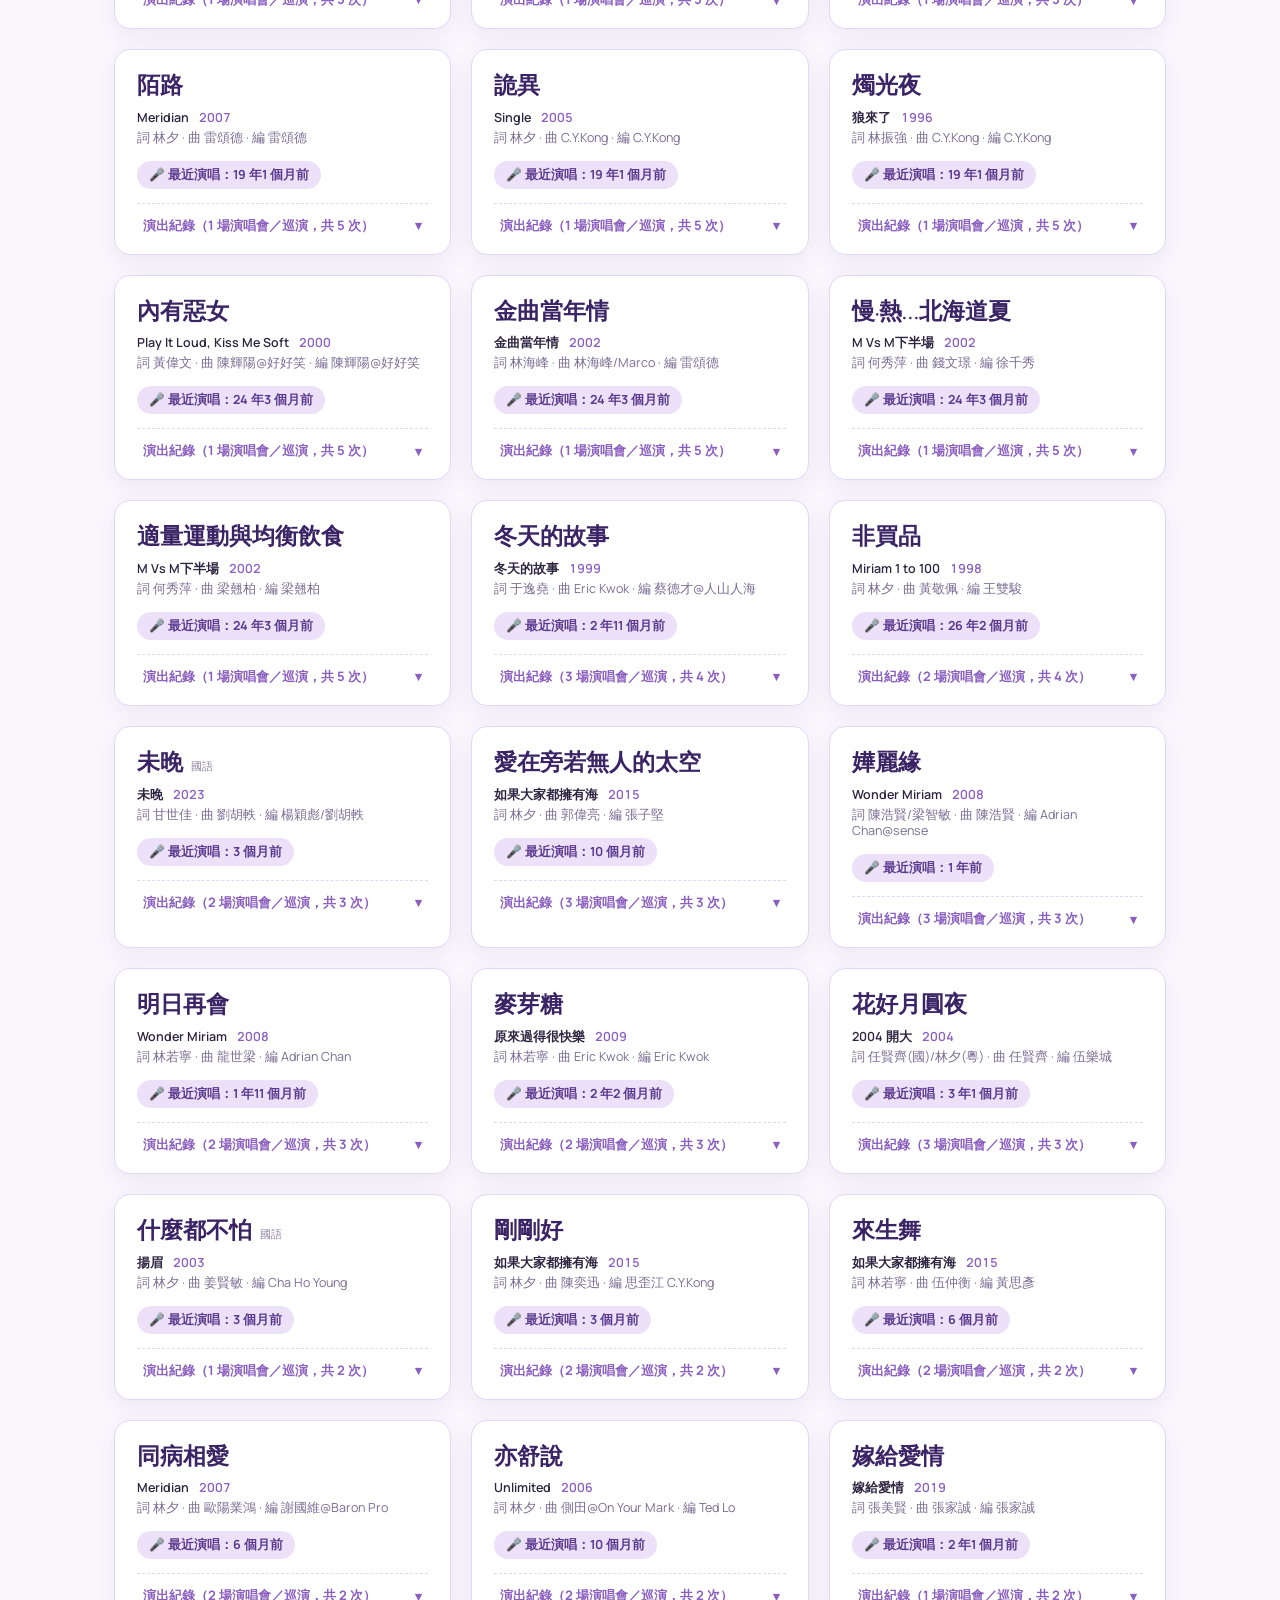
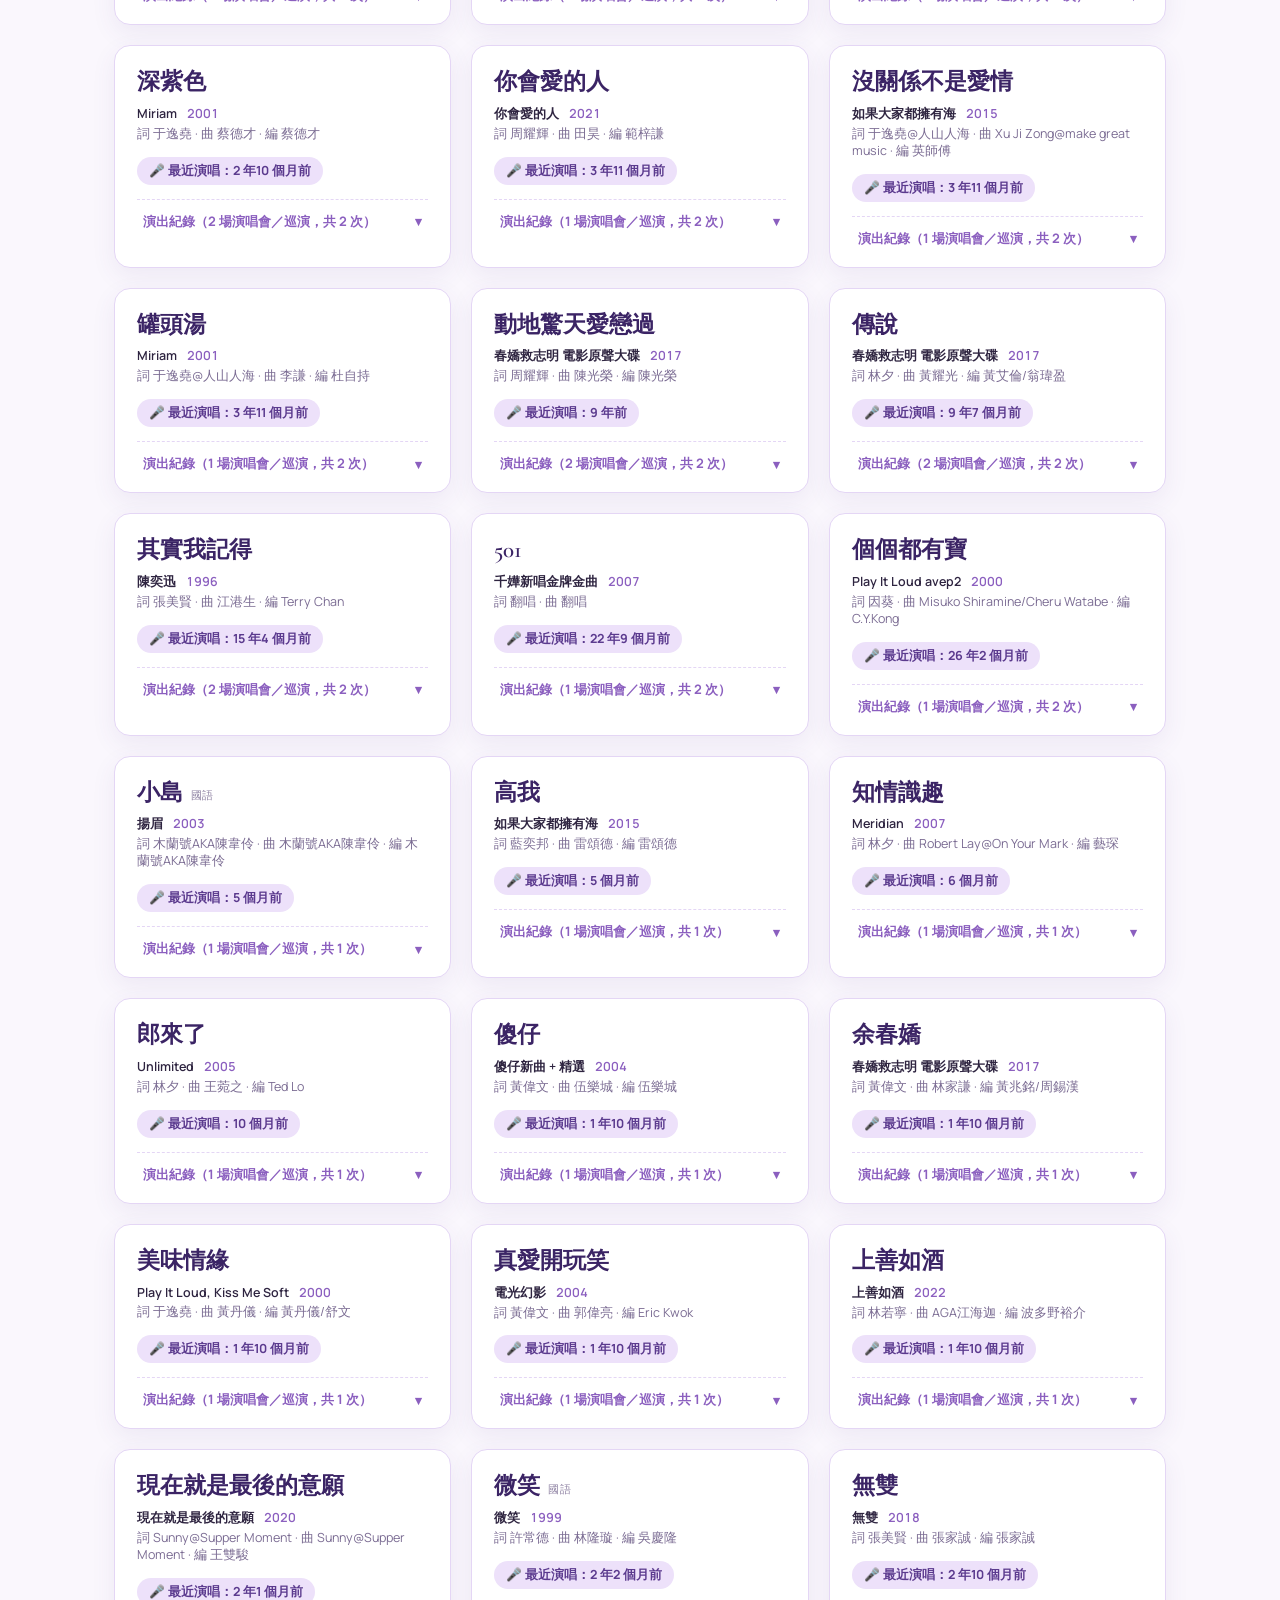
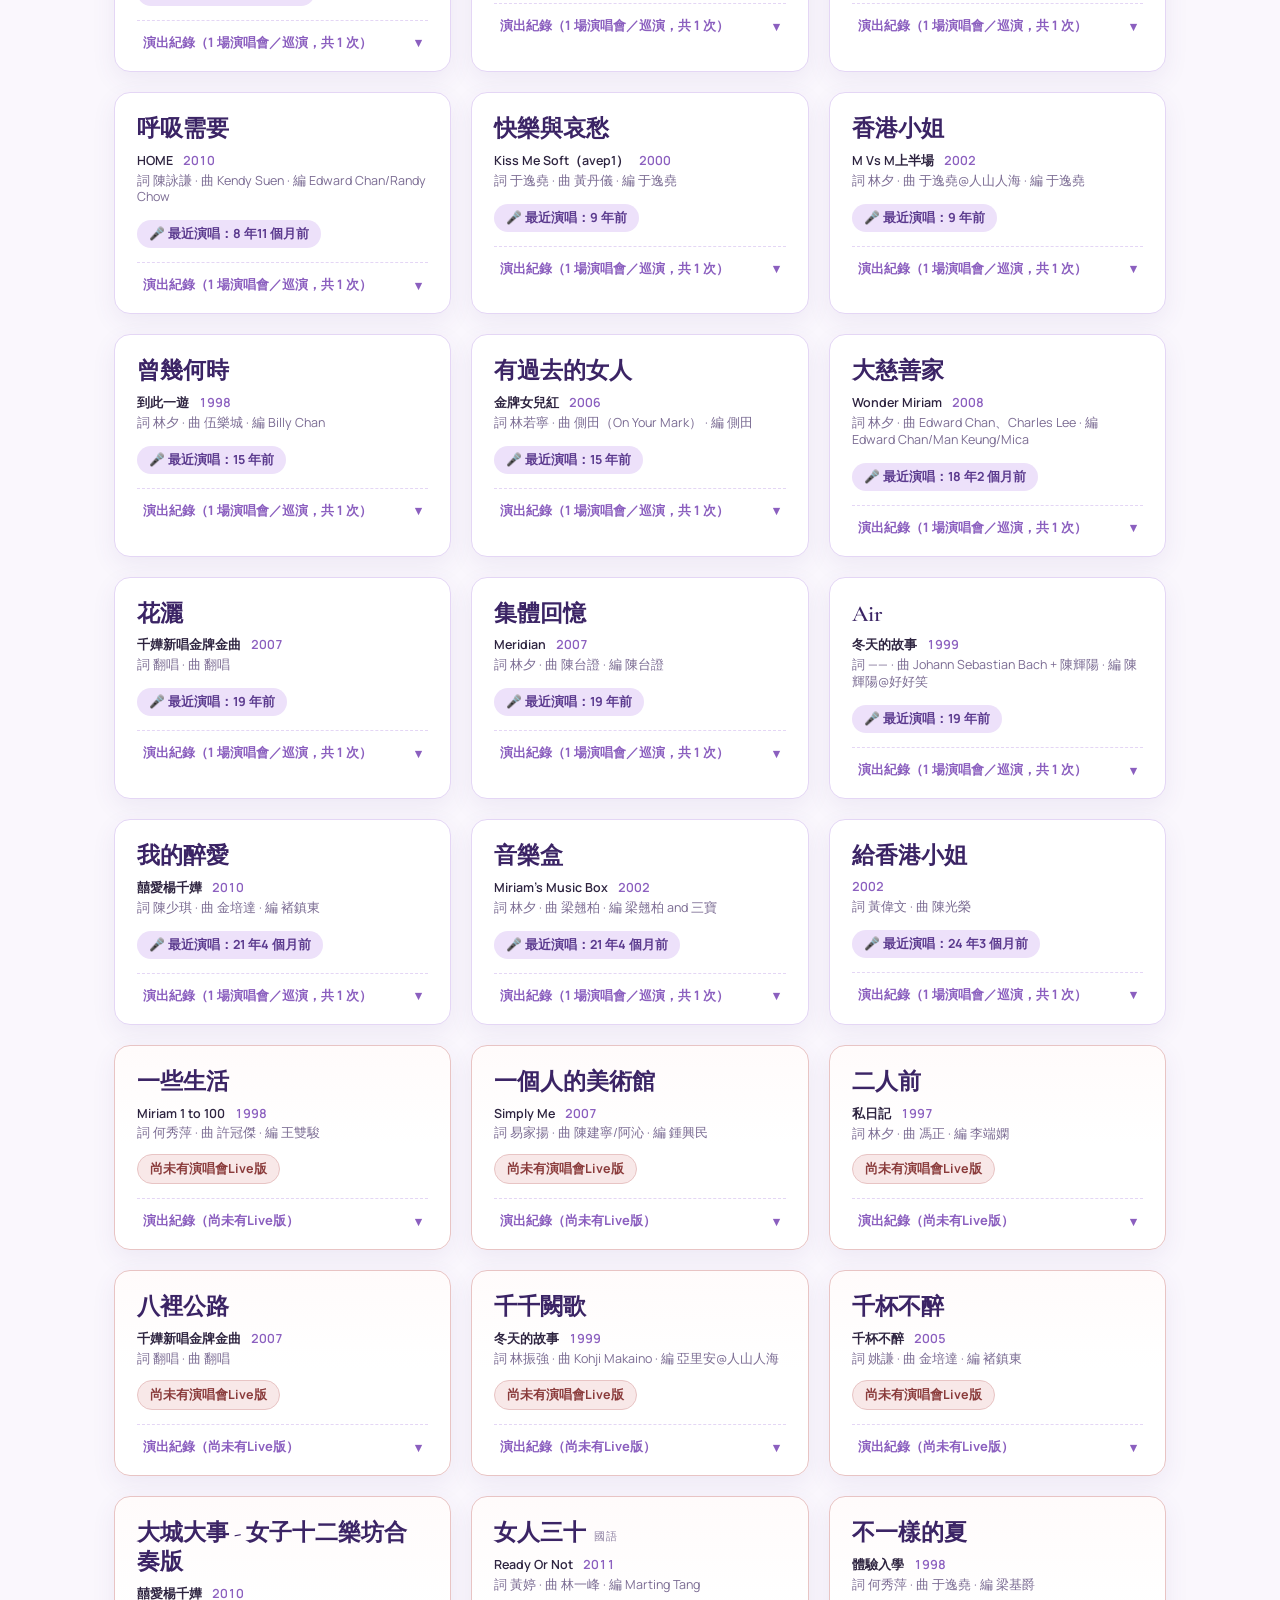
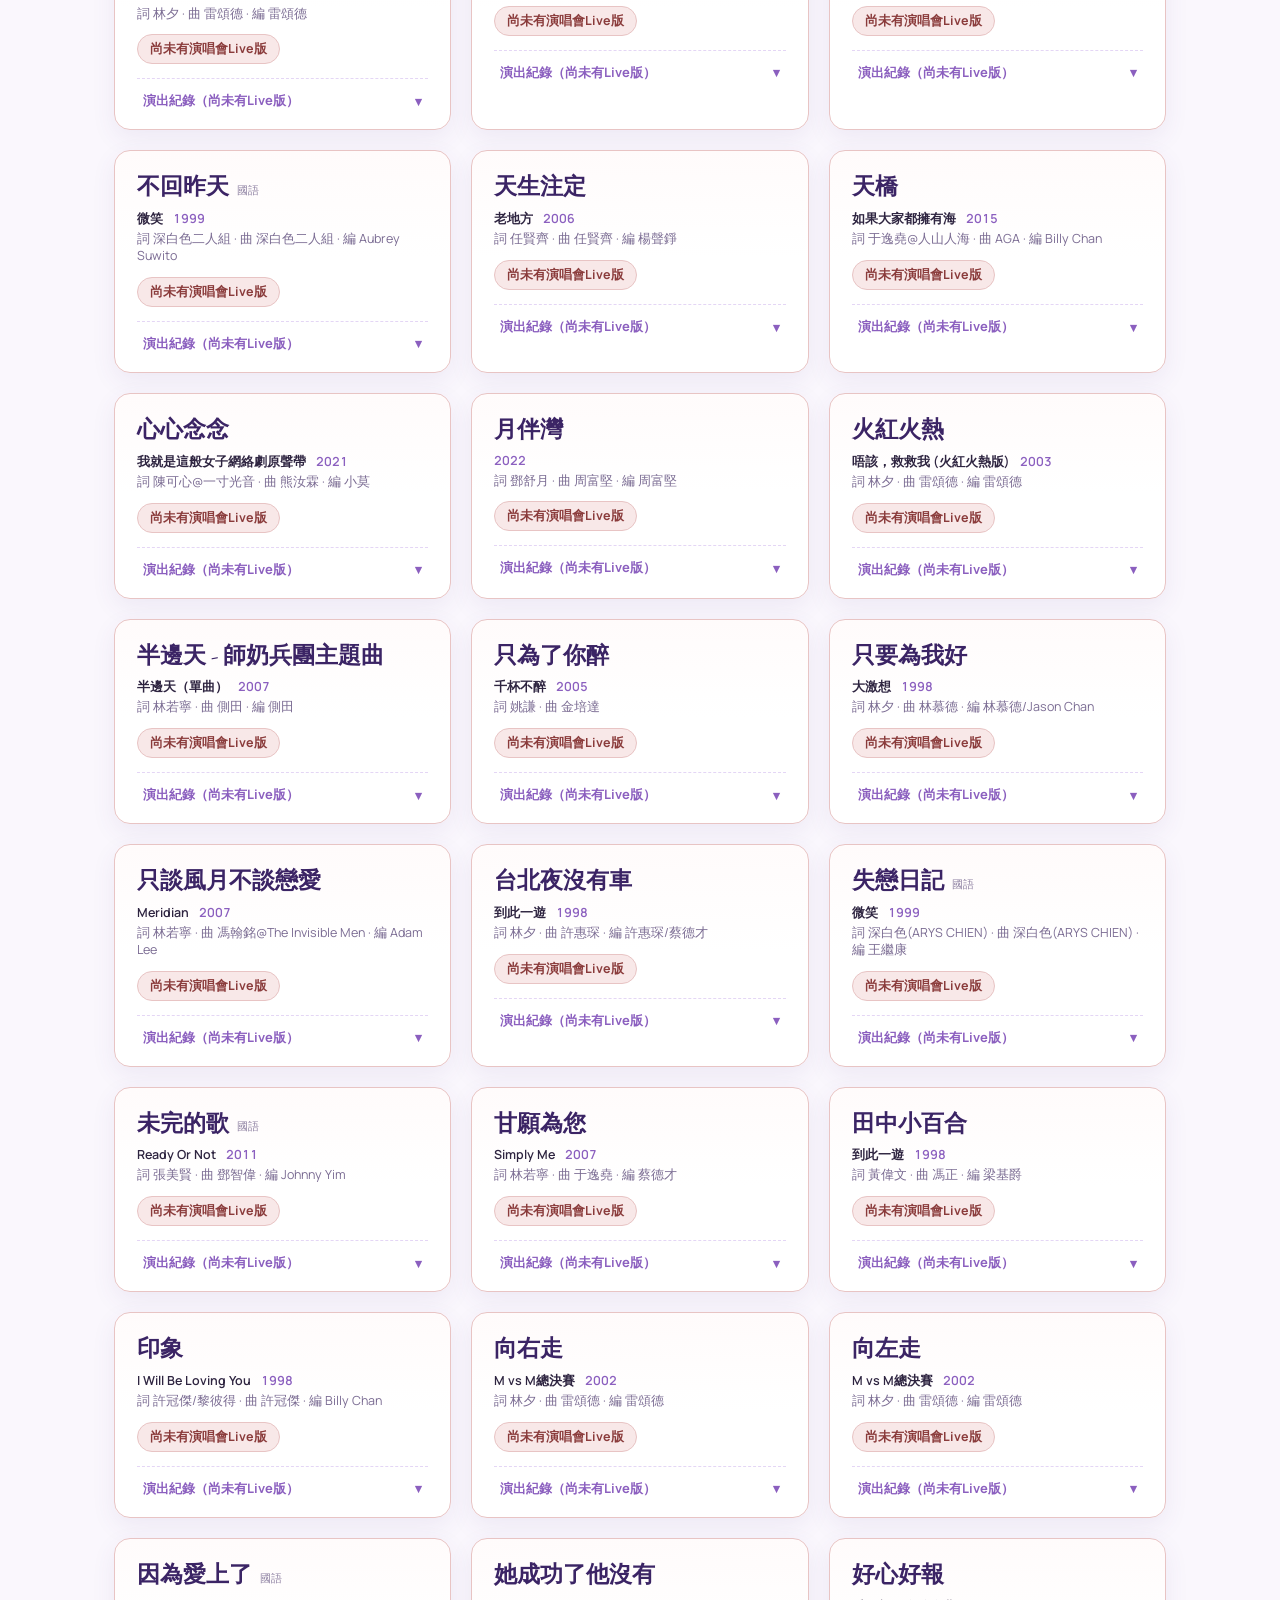
==== commit 15b01376: "Add Sources coverage and expand Fun Facts show summary. Link theme-tour counts to a new Sources page" ====
--- a/index.html
+++ b/index.html
@@ -15,6 +15,7 @@
     <nav class="site-nav">
       <a href="index.html" class="active">歌曲</a>
       <a href="funfacts.html">Fun Facts</a>
+      <a href="concerts.html">Sources</a>
     </nav>
   </header>
 
@@ -63,7 +64,7 @@
 
   <footer class="site-disclaimer">
     <strong>關於本站與致謝</strong>
-    <p>本站為千嬅歌迷自發製作的非官方資料庫，資料或有疏漏，僅供參考。特別感謝羽佩與 Frankie 最初的《楊千嬅演唱會 Live 歌曲熱力圖》帶來啟發，以及羽佩的《楊千嬅 Live 影響力係數榜》整理的歌單與場次資料；亦感謝其他歌迷各平台無私分享歌單，讓這份紀錄更完整。</p>
+    <p>本網站是由千嬅歌迷自發製作的非官方歌曲資料庫，整理千嬅在演唱會中的歌曲演出紀錄，方便查詢每首歌曾在哪些演唱會演出，也順便提醒哪些歌曲還未唱過live (bushi)。資料仍在持續整理，如有疏漏，歡迎指正～特別感謝羽佩與 Frankie 最初的《楊千嬅演唱會 Live 歌曲熱力圖》帶來啟發，以及羽佩的<a href="https://elaineyupei.github.io/my-live-chart/#lang=hant" target="_blank" rel="noopener noreferrer">《楊千嬅 Live 影響力係數榜》</a>整理的歌單與場次資料；亦感謝其他歌迷各平台無私分享歌單，讓這份紀錄更完整。</p>
     <p class="disclaimer-meta">設計與維護：anchun<span class="disclaimer-gap"></span><span class="last-updated" id="last-updated">最後更新：—</span></p>
   </footer>
 
--- a/css/styles.css
+++ b/css/styles.css
@@ -761,6 +761,16 @@
   font-weight:700;
 }
 
+.site-disclaimer a{
+  color:var(--purple-700);
+  text-decoration:underline;
+  text-underline-offset:2px;
+}
+
+.site-disclaimer a:hover{
+  color:var(--purple-900);
+}
+
 .site-disclaimer > strong:first-child{
   display:block;
   margin-bottom:6px;
@@ -876,6 +886,48 @@
 .ff-link:hover{
   color:var(--purple-900);
   text-decoration-color:var(--purple-300);
+}
+
+.ff-lead a.ff-link{
+  font-weight:inherit;
+}
+
+.ff-lead a.ff-link strong{
+  color:inherit;
+}
+
+.concert-coverage-list{
+  margin-top:14px;
+}
+
+.concert-coverage-list li{
+  display:flex;
+  flex-wrap:nowrap;
+  align-items:flex-start;
+  gap:10px;
+}
+
+.concert-coverage-list .ff-rank{
+  flex:0 0 2.4em;
+  min-width:2.4em;
+  padding-top:1px;
+}
+
+.concert-coverage-list .ff-item-body{
+  flex:1 1 auto;
+  min-width:0;
+  display:flex;
+  flex-direction:column;
+  gap:2px;
+}
+
+.concert-coverage-list .ff-item-body .ff-main{
+  text-align:left;
+}
+
+.concert-coverage-list .ff-item-body .ff-sub{
+  display:block;
+  margin:0;
 }
 
 .overlay-song{
